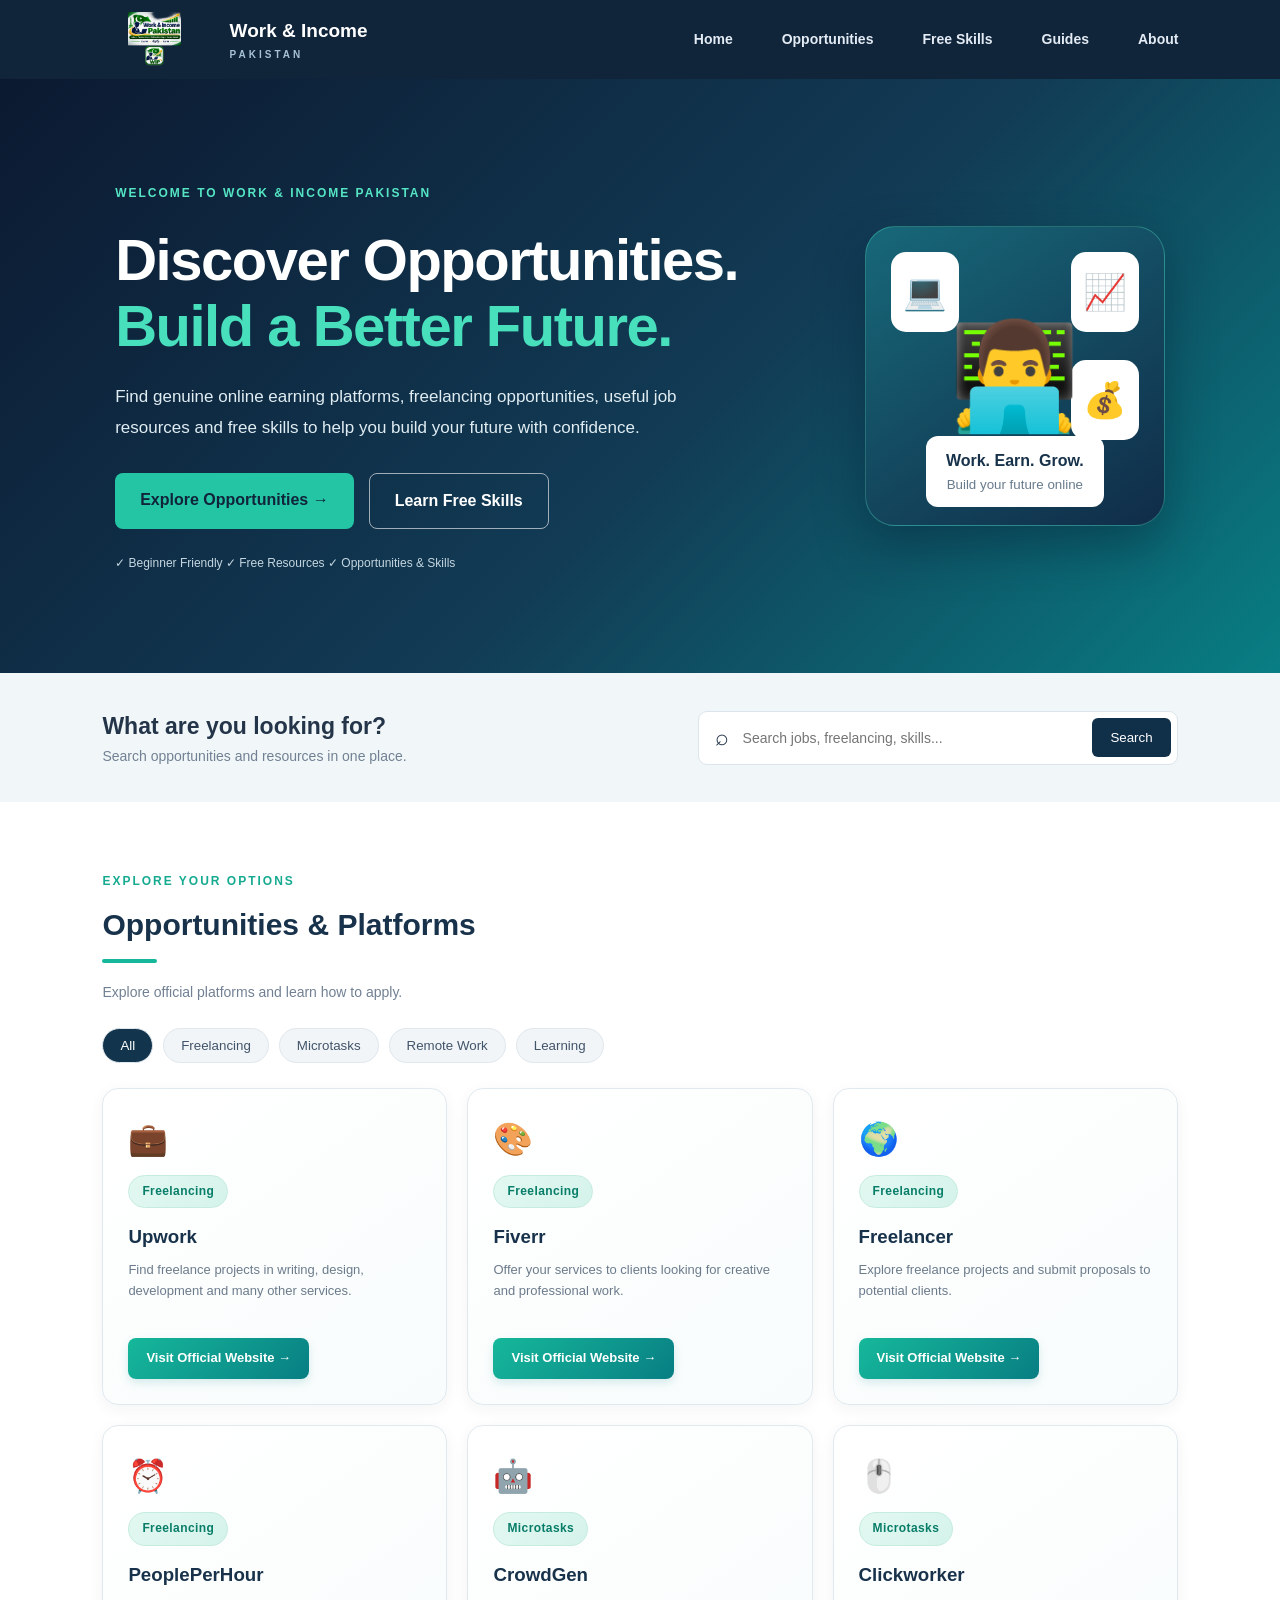
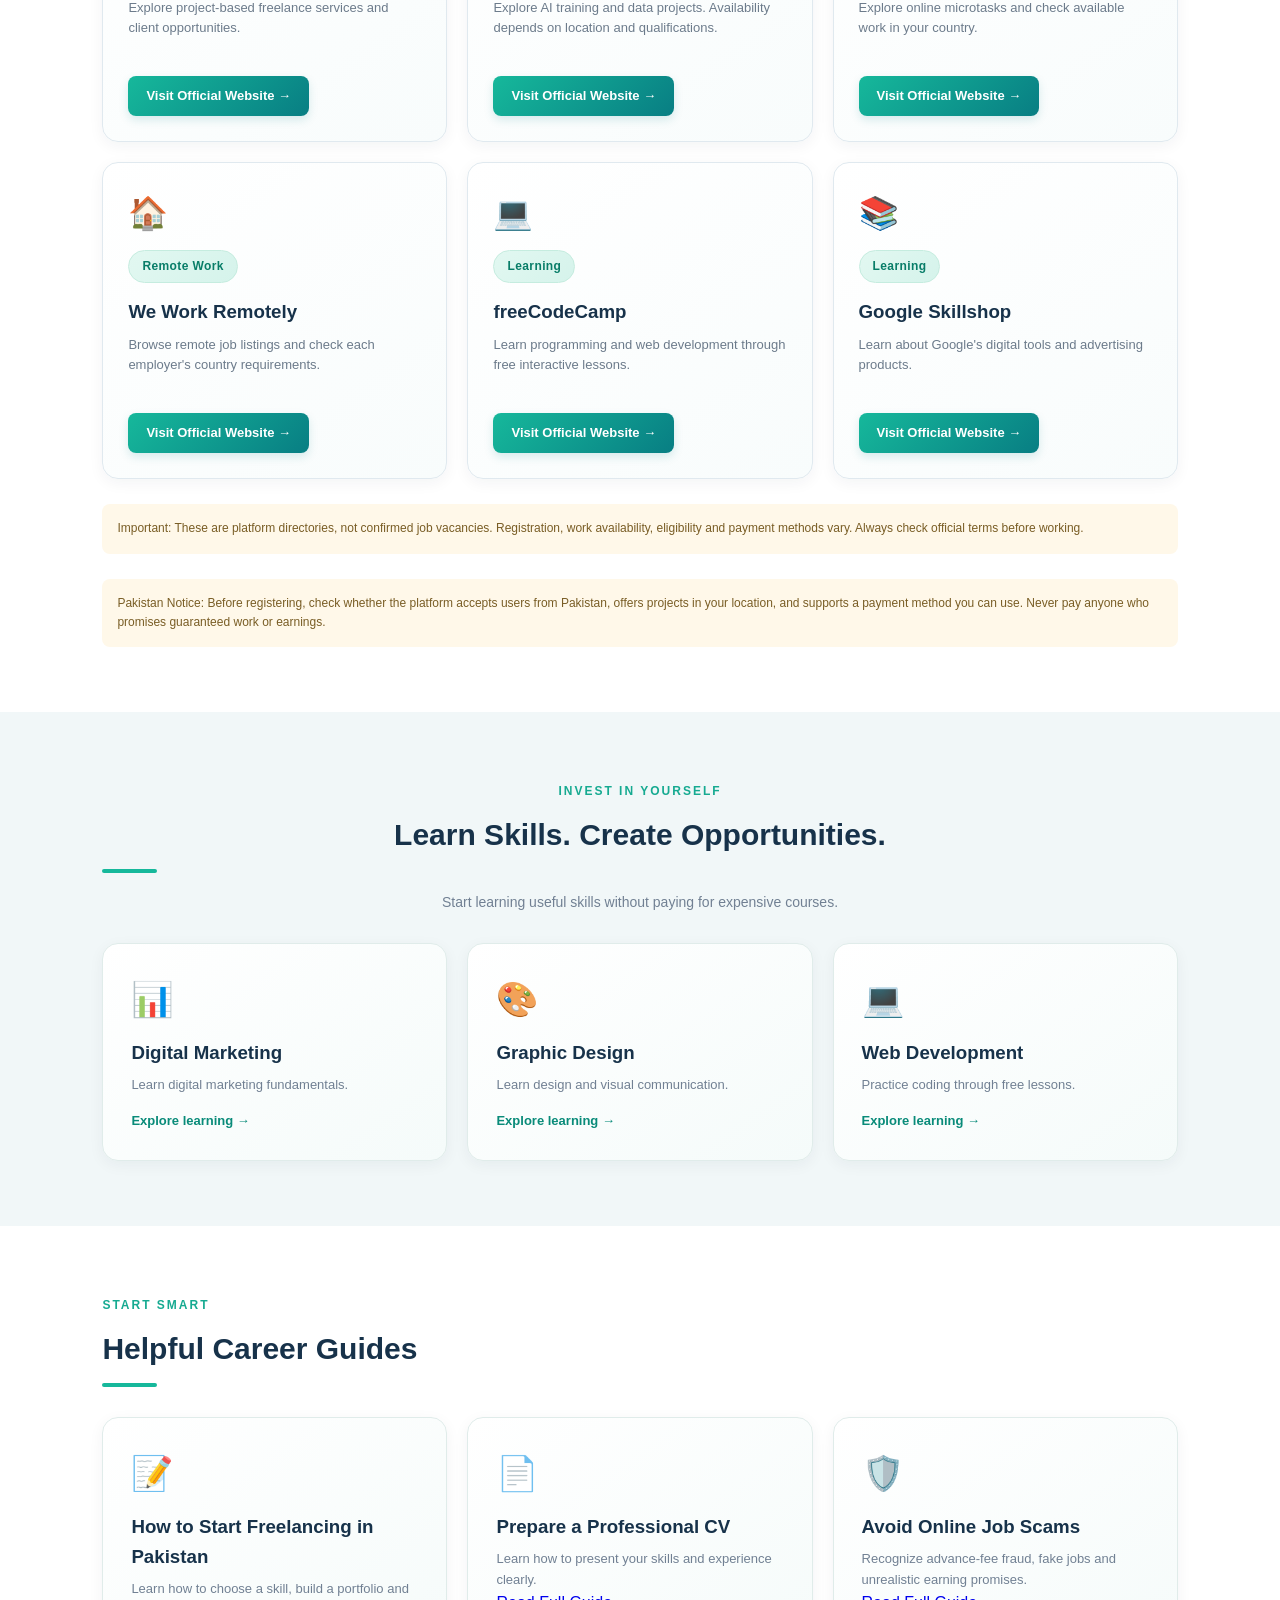
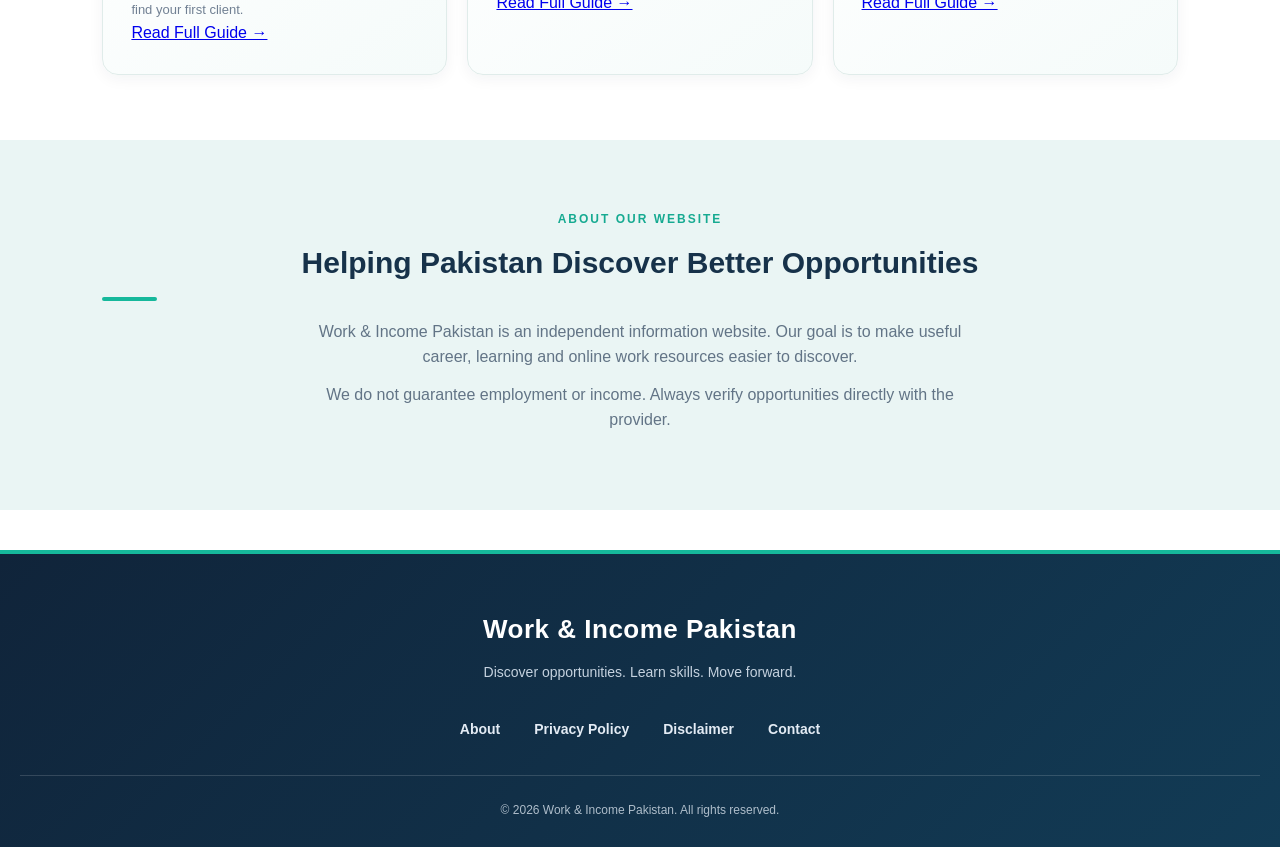
==== index.html @ 9d376698 "Update index.html" ====
<!DOCTYPE html>
<html lang="en">
<head>
  <meta name="google-site-verification" content="PrSMRGmrHucgTmlH75nwC4zHEcb9s4qR4PNXS0OtFWM" />
  <meta charset="UTF-8">
  <meta name="viewport" content="width=device-width, initial-scale=1.0">

  <!-- SEO META TAGS -->
  <meta name="description" content="Find online earning opportunities in Pakistan, learn freelancing skills, discover work-from-home jobs, create a professional CV, and protect yourself from online scams with Work & Income Pakistan.">

  <meta name="keywords" content="online earning Pakistan, freelancing Pakistan, online jobs Pakistan, work from home Pakistan, remote jobs Pakistan, free skills, career guides, CV writing, online job scams">

  <meta name="robots" content="index, follow">
  <meta name="theme-color" content="#10243a">

  <!-- WEBSITE TITLE -->
  <title>Online Earning & Freelancing in Pakistan | Work & Income</title>

  <!-- CANONICAL URL -->
  <link rel="canonical" href="https://tahirkhan00089.github.io/work-income-pakistan/">

  <!-- OPEN GRAPH / FACEBOOK / WHATSAPP -->
  <meta property="og:type" content="website">
  <meta property="og:title" content="Online Earning & Freelancing in Pakistan | Work & Income">
  <meta property="og:description" content="Find online earning opportunities, freelancing resources, free skills and career guides in Pakistan. Discover opportunities and build your future.">
  <meta property="og:url" content="https://tahirkhan00089.github.io/work-income-pakistan/">
  <meta property="og:site_name" content="Work & Income Pakistan">
  <meta property="og:locale" content="en_PK">

  <!-- TWITTER / X SHARING -->
  <meta name="twitter:card" content="summary">
  <meta name="twitter:title" content="Online Earning & Freelancing in Pakistan">
  <meta name="twitter:description" content="Explore online earning opportunities, freelancing skills, work-from-home resources and career guides in Pakistan.">

  <!-- WEBSITE ICON -->
  <link rel="icon" href="work-income-logo.png" type="image/png">

  <!-- STRUCTURED DATA FOR SEARCH ENGINES -->
  <script type="application/ld+json">
  {
    "@context": "https://schema.org",
    "@type": "WebSite",
    "name": "Work & Income Pakistan",
    "url": "https://tahirkhan00089.github.io/work-income-pakistan/",
    "description": "An independent information website sharing online earning opportunities, freelancing resources, free learning resources and career guides in Pakistan.",
    "inLanguage": "en"
  }
  </script>

  <!-- CSS AND JAVASCRIPT -->
  <link rel="stylesheet" href="styles.css">
  <script src="script.js" defer></script>
</head>

<body>

<header class="header">
  <a class="brand" href="#home" aria-label="Work & Income Pakistan Home">
    <img src="work-income-logo.png" alt="Work & Income Pakistan Logo" class="brand-logo">
    <span>Work <b>& Income</b><small>PAKISTAN</small></span>
  </a>

  <button class="menu-toggle" id="menuToggle" aria-label="Toggle menu" aria-expanded="false">
    ☰
  </button>

  <nav id="nav">
    <a href="#home">Home</a>
    <a href="#opportunities">Opportunities</a>
    <a href="#skills">Free Skills</a>
    <a href="#guides">Guides</a>
    <a href="#about">About</a>
  </nav>
</header>

<main>

  <!-- HERO SECTION -->
  <section class="hero" id="home">
    <div class="hero-content">
      <span class="eyebrow">WELCOME TO WORK & INCOME PAKISTAN</span>

      <h1>
        Discover Opportunities.<br>
        <span>Build a Better Future.</span>
      </h1>

      <p>
        Find genuine online earning platforms, freelancing
        opportunities, useful job resources and free skills
        to help you build your future with confidence.
      </p>

      <div class="hero-buttons">
        <a href="#opportunities" class="primary-btn">
          Explore Opportunities →
        </a>

        <a href="#skills" class="secondary-btn">
          Learn Free Skills
        </a>
      </div>

      <div class="trust-note">
        <span>✓ Beginner Friendly</span>
        <span>✓ Free Resources</span>
        <span>✓ Opportunities & Skills</span>
      </div>
    </div>

    <div class="hero-art">
      <div class="work-illustration">
        <div class="work-icon">💻</div>
        <div class="growth-chart">📈</div>
        <div class="money-icon">💰</div>
        <div class="work-person">👨‍💻</div>
        <div class="work-caption">
          <strong>Work. Earn. Grow.</strong>
          <small>Build your future online</small>
        </div>
      </div>
    </div>
  </section>

  <!-- SEARCH SECTION -->
  <section class="search-section">
    <div>
      <h2>What are you looking for?</h2>
      <p>Search opportunities and resources in one place.</p>
    </div>

    <div class="search-box">
      <span>⌕</span>

      <input
        id="searchInput"
        type="search"
        placeholder="Search jobs, freelancing, skills..."
        aria-label="Search jobs, freelancing and skills"
      >

      <button id="searchBtn">Search</button>
    </div>
  </section>

  <!-- OPPORTUNITIES SECTION -->
  <section class="section" id="opportunities">
    <div class="section-heading">
      <div>
        <span class="eyebrow">EXPLORE YOUR OPTIONS</span>
        <h2>Opportunities & Platforms</h2>
        <p>Explore official platforms and learn how to apply.</p>
      </div>
    </div>

    <div class="filters" id="filters">
      <button class="filter active" data-category="All">All</button>
      <button class="filter" data-category="Freelancing">Freelancing</button>
      <button class="filter" data-category="Microtasks">Microtasks</button>
      <button class="filter" data-category="Remote Work">Remote Work</button>
      <button class="filter" data-category="Learning">Learning</button>
    </div>

    <div id="opportunityList" class="cards"></div>

    <p id="emptyMessage" class="empty hidden">
      No matching resources found. Try another search.
    </p>

    <p class="disclaimer">
      Important: These are platform directories, not confirmed job
      vacancies. Registration, work availability, eligibility and
      payment methods vary. Always check official terms before working.
    </p>
    <p class="disclaimer">
  Pakistan Notice: Before registering, check whether the platform
  accepts users from Pakistan, offers projects in your location,
  and supports a payment method you can use. Never pay anyone
  who promises guaranteed work or earnings.
</p>
  </section>

  <!-- FREE SKILLS SECTION -->
  <section class="feature-section" id="skills">
    <span class="eyebrow">INVEST IN YOURSELF</span>

    <h2>Learn Skills. Create Opportunities.</h2>

    <p>
      Start learning useful skills without paying for expensive courses.
    </p>

    <div class="feature-grid">

      <a class="feature-card"
         href="https://skillshop.withgoogle.com/"
         target="_blank"
         rel="noopener noreferrer">
        <span>📊</span>
        <h3>Digital Marketing</h3>
        <p>Learn digital marketing fundamentals.</p>
        <b>Explore learning →</b>
      </a>

      <a class="feature-card"
         href="https://www.canva.com/designschool/"
         target="_blank"
         rel="noopener noreferrer">
        <span>🎨</span>
        <h3>Graphic Design</h3>
        <p>Learn design and visual communication.</p>
        <b>Explore learning →</b>
      </a>

      <a class="feature-card"
         href="https://www.freecodecamp.org/"
         target="_blank"
         rel="noopener noreferrer">
        <span>💻</span>
        <h3>Web Development</h3>
        <p>Practice coding through free lessons.</p>
        <b>Explore learning →</b>
      </a>

    </div>
  </section>

  <!-- CAREER GUIDES SECTION -->
  <section class="section guides" id="guides">
    <span class="eyebrow">START SMART</span>

    <h2>Helpful Career Guides</h2>

    <div class="guide-grid">

      <article>
        <span>📝</span>
        <h3>How to Start Freelancing in Pakistan</h3>
        <p>
          Learn how to choose a skill, build a portfolio
          and find your first client.
        </p>
        <a href="freelancing-guide.html">Read Full Guide →</a>
      </article>

      <article>
        <span>📄</span>
        <h3>Prepare a Professional CV</h3>
        <p>
          Learn how to present your skills and experience clearly.
        </p>
        <a href="cv-guide.html">Read Full Guide →</a>
      </article>

      <article>
        <span>🛡️</span>
        <h3>Avoid Online Job Scams</h3>
        <p>
          Recognize advance-fee fraud, fake jobs
          and unrealistic earning promises.
        </p>
        <a href="scam-guide.html">Read Full Guide →</a>
      </article>

    </div>
  </section>

  <!-- ABOUT SECTION -->
  <section class="about-section" id="about">
    <span class="eyebrow">ABOUT OUR WEBSITE</span>

    <h2>Helping Pakistan Discover Better Opportunities</h2>

    <p>
      Work & Income Pakistan is an independent information website.
      Our goal is to make useful career, learning and online work
      resources easier to discover.
    </p>

    <p>
      We do not guarantee employment or income.
      Always verify opportunities directly with the provider.
    </p>
  </section>

</main>

<!-- FOOTER -->
<footer class="site-footer">
  <div class="footer-brand">Work & Income Pakistan</div>

  <p class="footer-tagline">
    Discover opportunities. Learn skills. Move forward.
  </p>

  <div class="footer-links">
    <a href="about.html">About</a>
    <a href="privacy.html">Privacy Policy</a>
    <a href="disclaimer.html">Disclaimer</a>
    <a href="contact.html">Contact</a>
  </div>

  <div class="footer-bottom">
    <small>
      © <span id="year"></span> Work & Income Pakistan.
      All rights reserved.
    </small>
  </div>
</footer>

</body>
</html>
---- styles.css ----
/* =================================
   GLOBAL RESET
================================= */

* {
  margin: 0;
  padding: 0;
  box-sizing: border-box;
}

html {
  scroll-behavior: smooth;
}

body {
  font-family: Arial, sans-serif;
  color: #243449;
  background: #ffffff;
  line-height: 1.6;
}

/* =================================
   HEADER & NAVIGATION
================================= */

.header {
  min-height: 76px;
  padding: 12px 7%;
  display: flex;
  align-items: center;
  justify-content: space-between;
  background: #10243a;
  color: white;
}

.brand {
  display: flex;
  align-items: center;
  gap: 10px;
  color: white;
  text-decoration: none;
  font-size: 19px;
  font-weight: bold;
}

.brand-icon {
  background: #16b89b;
  color: #10243a;
  border-radius: 12px;
  padding: 7px 13px;
  font-size: 25px;
}

.brand small {
  display: block;
  font-size: 10px;
  letter-spacing: 3px;
  color: #a8c2d5;
}

.brand-logo {
  width: 130px;
  height: 55px;
  max-width: 45vw;
  object-fit: contain;
  object-position: center;
  display: block;
  flex-shrink: 0;
}

.header nav {
  display: flex;
  gap: 25px;
}

.header nav a {
  text-decoration: none;
  color: #e3ebf4;
  font-size: 14px;
  font-weight: 600;
  padding: 8px 12px;
  border-radius: 7px;
  transition: all 0.3s ease;
}

.header nav a:hover {
  color: #55e5c4;
  background: rgba(85, 229, 196, 0.10);
  transform: translateY(-2px);
}

.menu-toggle {
  display: none;
  background: none;
  border: 0;
  color: white;
  font-size: 26px;
  cursor: pointer;
}

/* =================================
   HERO SECTION
================================= */

.hero {
  background: linear-gradient(
    135deg,
    #0b1930 0%,
    #123b55 55%,
    #087e83 100%
  );
  color: white;
  padding: 100px 9%;
  min-height: 520px;
  display: flex;
  justify-content: space-between;
  align-items: center;
  gap: 50px;
  position: relative;
  overflow: hidden;
}

.hero-content {
  max-width: 650px;
  position: relative;
  z-index: 2;
  animation: heroFadeIn 1s ease both;
}

@keyframes heroFadeIn {
  from {
    opacity: 0;
    transform: translateY(20px);
  }

  to {
    opacity: 1;
    transform: translateY(0);
  }
}

.eyebrow {
  color: #16aa91;
  font-size: 12px;
  font-weight: bold;
  letter-spacing: 2px;
}

.hero .eyebrow {
  color: #55e5c4;
}

.hero h1 {
  font-size: clamp(36px, 5vw, 58px);
  line-height: 1.15;
  margin: 22px 0;
  font-weight: 800;
  letter-spacing: -1.5px;
}

.hero h1 span {
  color: #48dfbd;
}

.hero p {
  color: #e0edf3;
  font-size: 17px;
  line-height: 1.8;
  max-width: 580px;
  margin-bottom: 28px;
}

.hero-buttons {
  display: flex;
  flex-wrap: wrap;
  gap: 15px;
  margin-top: 30px;
}

.primary-btn {
  display: inline-block;
  background: #24c5a5;
  color: #10243a;
  text-decoration: none;
  padding: 13px 23px;
  border-radius: 7px;
  font-weight: bold;
}

.primary-btn:hover {
  background: #60e4c6;
}

.hero .primary-btn {
  padding: 14px 25px;
  border-radius: 8px;
  transition: 0.3s;
}

.hero .primary-btn:hover {
  transform: translateY(-3px);
}

.secondary-btn {
  display: inline-block;
  padding: 14px 25px;
  border: 1px solid rgba(255,255,255,0.6);
  border-radius: 8px;
  color: white;
  text-decoration: none;
  font-weight: 700;
  transition: 0.3s;
}

.secondary-btn:hover {
  background: white;
  color: #10243a;
}

.trust-note {
  font-size: 12px;
  color: #c4d6e0;
  margin-top: 25px;
}

/* =================================
   HERO ILLUSTRATION
================================= */

.hero-art {
  min-width: 300px;
  display: flex;
  justify-content: center;
  align-items: center;
}

.work-illustration {
  width: 300px;
  min-height: 300px;
  position: relative;
  display: flex;
  justify-content: center;
  align-items: center;
  border-radius: 30px;
  background: linear-gradient(145deg, #176879, #102c48);
  border: 1px solid #55e5c455;
  box-shadow: 0 20px 50px #061a2c66;
}

.work-person {
  font-size: 105px;
  z-index: 2;
}

.work-icon,
.growth-chart,
.money-icon {
  position: absolute;
  font-size: 35px;
  background: white;
  padding: 12px;
  border-radius: 15px;
}

.work-icon {
  top: 25px;
  left: 25px;
}

.growth-chart {
  top: 25px;
  right: 25px;
}

.money-icon {
  bottom: 85px;
  right: 25px;
}

.work-caption {
  position: absolute;
  bottom: 18px;
  background: white;
  color: #17324a;
  padding: 12px 20px;
  border-radius: 12px;
  display: grid;
  text-align: center;
}

.work-caption small {
  color: #687b8c;
}

.art-circle {
  width: 175px;
  height: 175px;
  margin: auto;
  display: grid;
  place-items: center;
  border-radius: 50%;
  background: #216b79;
  font-size: 80px;
  border: 12px solid #2a8790;
}

.art-card {
  background: white;
  color: #243449;
  padding: 17px 25px;
  margin-top: -15px;
  border-radius: 12px;
  box-shadow: 0 12px 30px #061a2c66;
  display: grid;
  gap: 5px;
}

.art-card span,
.art-card small {
  color: #687b8c;
}

/* =================================
   SEARCH SECTION
================================= */

.search-section {
  padding: 35px 8%;
  display: flex;
  align-items: center;
  justify-content: space-between;
  gap: 25px;
  background: #f1f7f8;
}

.search-section h2 {
  font-size: 23px;
}

.search-section p {
  color: #718093;
  font-size: 14px;
}

.search-box {
  display: flex;
  align-items: center;
  background: white;
  border: 1px solid #dce5eb;
  border-radius: 9px;
  padding: 6px;
  width: min(480px, 100%);
}

.search-box span {
  padding: 0 10px;
  font-size: 23px;
}

.search-box input {
  flex: 1;
  min-width: 0;
  border: 0;
  outline: 0;
  padding: 12px 4px;
  font-size: 14px;
}

.search-box button {
  background: #102f49;
  color: white;
  border: 0;
  padding: 12px 18px;
  border-radius: 6px;
  cursor: pointer;
}

/* =================================
   GENERAL SECTIONS
================================= */

.section,
.feature-section,
.about-section {
  padding: 65px 8%;
}

.section-heading h2,
.section h2,
.feature-section h2,
.about-section h2 {
  font-size: 30px;
  margin: 8px 0 18px;
  color: #17324a;
  font-weight: 800;
  position: relative;
}

/* GREEN HEADING UNDERLINES */

.section-heading h2::after,
.section h2::after,
.feature-section h2::after,
.about-section h2::after {
  content: "";
  display: block;
  width: 55px;
  height: 4px;
  background: #16b89b;
  border-radius: 5px;
  margin-top: 10px;
}

.section-heading p,
.feature-section > p {
  color: #718093;
  font-size: 14px;
}

/* =================================
   OPPORTUNITY FILTERS
================================= */

.filters {
  display: flex;
  flex-wrap: wrap;
  gap: 10px;
  margin: 25px 0;
}

.filter {
  background: #f1f5f8;
  color: #425469;
  border: 1px solid #e0e7ed;
  border-radius: 25px;
  padding: 9px 17px;
  cursor: pointer;
}

.filter.active {
  background: #12344d;
  color: white;
}

/* =================================
   OPPORTUNITY CARDS
================================= */

.cards {
  display: grid;
  grid-template-columns: repeat(3, minmax(0, 1fr));
  gap: 20px;
}

.opportunity-card {
  border: 1px solid #e0e9ef;
  padding: 25px;
  border-radius: 16px;
  background: linear-gradient(145deg, #ffffff, #f8fcfc);
  transition: all 0.3s ease;
  box-shadow: 0 4px 15px rgba(16, 36, 58, 0.05);
}

.opportunity-card:hover {
  transform: translateY(-7px);
  border-color: #24c5a5;
  box-shadow: 0 14px 30px rgba(16, 36, 58, 0.12);
}

.card-icon {
  font-size: 32px;
  margin-bottom: 10px;
}

.card-category {
  display: inline-block;
  background: linear-gradient(135deg, #e2f8f1, #d5f3eb);
  color: #087d68;
  border-radius: 20px;
  font-size: 12px;
  font-weight: 700;
  padding: 6px 13px;
  margin-bottom: 14px;
  letter-spacing: 0.4px;
  border: 1px solid #c5ecdf;
}

.opportunity-card h3 {
  color: #17324a;
  margin-bottom: 8px;
}

.opportunity-card p {
  color: #6c7b8b;
  font-size: 13px;
  min-height: 60px;
}

.card-link {
  display: inline-block;
  margin-top: 18px;
  padding: 10px 18px;
  background: linear-gradient(135deg, #16b89b, #087e83);
  color: white;
  text-decoration: none;
  font-weight: 700;
  font-size: 13px;
  border-radius: 8px;
  transition: all 0.3s ease;
  box-shadow: 0 4px 10px rgba(8, 126, 131, 0.15);
}

.card-link:hover {
  background: #102f49;
  transform: translateY(-3px);
  box-shadow: 0 7px 15px rgba(16, 47, 73, 0.2);
}

.disclaimer {
  margin-top: 25px;
  padding: 15px;
  background: #fff8e9;
  color: #795d25;
  border-radius: 8px;
  font-size: 12px;
}

.empty {
  padding: 25px;
  color: #718093;
}

.hidden {
  display: none;
}

/* =================================
   FREE SKILLS SECTION
================================= */

.feature-section {
  background: #f1f7f8;
  text-align: center;
}

.feature-grid,
.guide-grid {
  display: grid;
  grid-template-columns: repeat(3, minmax(0, 1fr));
  gap: 20px;
  margin-top: 30px;
  text-align: left;
}

.feature-card,
.guide-grid article {
  background: linear-gradient(145deg, #ffffff, #f5fbfa);
  padding: 28px;
  border-radius: 16px;
  border: 1px solid #e0ecea;
  box-shadow: 0 4px 15px rgba(16, 36, 58, 0.05);
  transition: all 0.3s ease;
}

.feature-card:hover,
.guide-grid article:hover {
  transform: translateY(-6px);
  border-color: #24c5a5;
  box-shadow: 0 12px 25px rgba(16, 36, 58, 0.10);
}

.feature-card {
  text-decoration: none;
  color: inherit;
}

.feature-card > span,
.guide-grid article > span {
  font-size: 34px;
}

.feature-card h3,
.guide-grid h3 {
  margin: 12px 0 7px;
  color: #17324a;
}

.feature-card p,
.guide-grid p {
  color: #718093;
  font-size: 13px;
}

.feature-card b {
  display: block;
  color: #098b79;
  font-size: 13px;
  margin-top: 15px;
}

/* =================================
   CAREER GUIDES
================================= */

.guides {
  background: white;
}

/* =================================
   ABOUT SECTION
================================= */

.about-section {
  text-align: center;
  background: #eaf5f4;
}

.about-section p {
  max-width: 680px;
  margin: 12px auto;
  color: #627486;
}

/* =================================
   PROFESSIONAL FOOTER
================================= */

.site-footer {
  background: linear-gradient(135deg, #10243a, #123b55);
  color: #ffffff;
  text-align: center;
  padding: 55px 20px 25px;
  margin-top: 40px;
  border-top: 4px solid #16b89b;
}

.footer-brand {
  font-size: 26px;
  font-weight: 800;
  letter-spacing: 0.5px;
  color: #ffffff;
  margin-bottom: 10px;
}

.footer-tagline {
  color: #c5d2df;
  font-size: 14px;
  margin: 0 auto 28px;
  max-width: 450px;
}

.footer-links {
  display: flex;
  justify-content: center;
  align-items: center;
  flex-wrap: wrap;
  gap: 12px 28px;
  margin: 28px 0;
}

.footer-links a {
  color: #e3ebf4;
  text-decoration: none;
  font-size: 14px;
  font-weight: 600;
  padding: 7px 3px;
  transition: all 0.3s ease;
}

.footer-links a:hover {
  color: #55e5c4;
  transform: translateY(-2px);
}

.footer-bottom {
  border-top: 1px solid rgba(255,255,255,0.15);
  padding-top: 20px;
  margin-top: 28px;
}

.footer-bottom small {
  color: #aebdca;
  font-size: 12px;
  line-height: 1.8;
}

/* =================================
   TABLET RESPONSIVE DESIGN
================================= */

@media (max-width: 800px) {

  .header {
    padding: 12px 5%;
    position: relative;
  }

  .menu-toggle {
    display: block;
  }

  .header nav {
    display: none;
    position: absolute;
    top: 70px;
    left: 0;
    width: 100%;
    background: #10243a;
    padding: 20px;
    flex-direction: column;
    z-index: 10;
  }

  .header nav.show {
    display: flex;
  }

  .header nav a {
    padding: 12px;
  }

  .hero {
    padding: 55px 7%;
    flex-direction: column;
  }

  .hero-art {
    display: flex;
    min-width: 0;
    width: 100%;
    margin-top: 35px;
  }

  .search-section {
    flex-direction: column;
    align-items: stretch;
  }

  .cards,
  .feature-grid,
  .guide-grid {
    grid-template-columns: repeat(2, minmax(0, 1fr));
  }
}

/* =================================
   MOBILE RESPONSIVE DESIGN
================================= */

@media (max-width: 520px) {

  .hero {
    padding: 48px 6%;
  }

  .section,
  .feature-section,
  .about-section {
    padding: 45px 6%;
  }

  .cards,
  .feature-grid,
  .guide-grid {
    grid-template-columns: 1fr;
  }

  .section-heading h2,
  .section h2,
  .feature-section h2,
  .about-section h2 {
    font-size: 25px;
  }

  .trust-note {
    line-height: 2;
  }

  .work-illustration {
    width: 220px;
    min-height: 220px;
  }

  .work-person {
    font-size: 75px;
  }

  .work-icon,
  .growth-chart,
  .money-icon {
    font-size: 25px;
    padding: 8px;
  }

  /* MOBILE FOOTER */

  .site-footer {
    padding: 42px 15px 22px;
    margin-top: 25px;
  }

  .footer-brand {
    font-size: 22px;
  }

  .footer-tagline {
    font-size: 13px;
  }

  .footer-links {
    gap: 10px 18px;
    margin: 22px 0;
  }

  .footer-links a {
    font-size: 13px;
  }

  .footer-bottom {
    margin-top: 22px;
  }
}
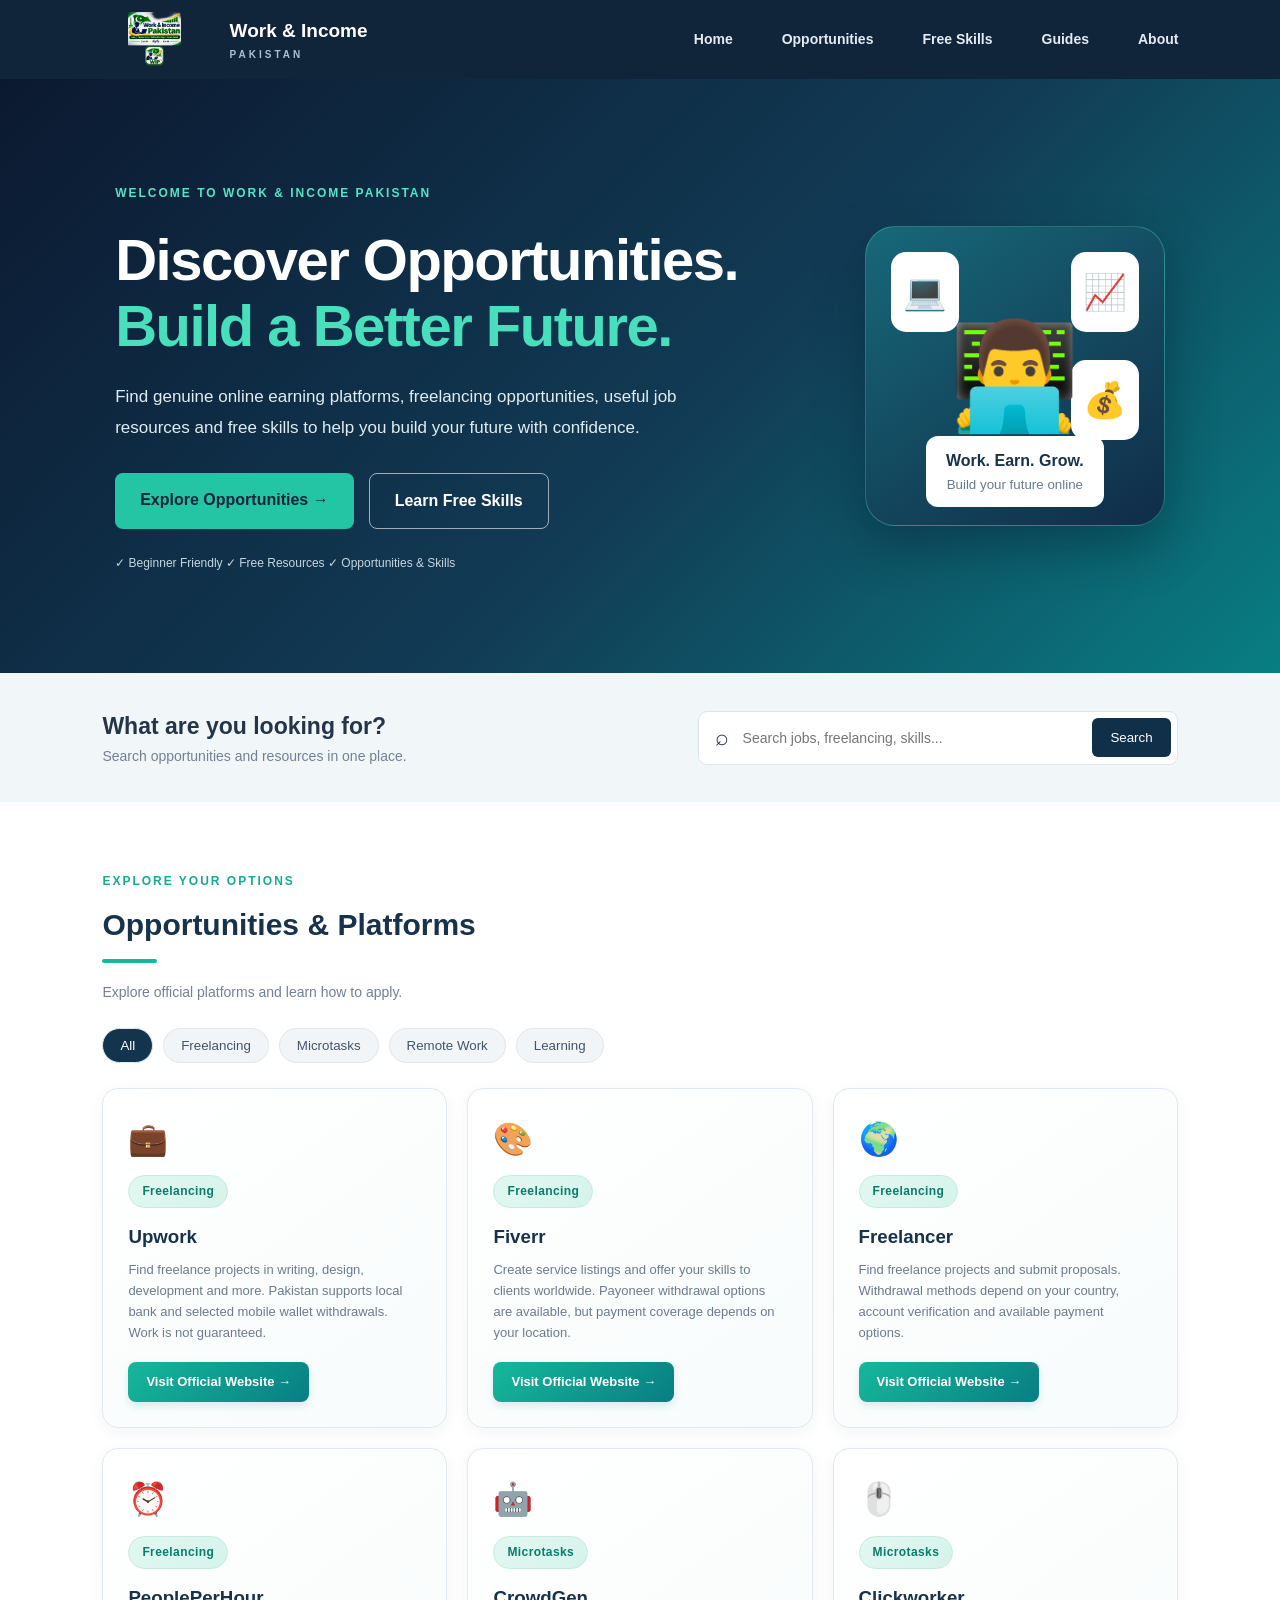
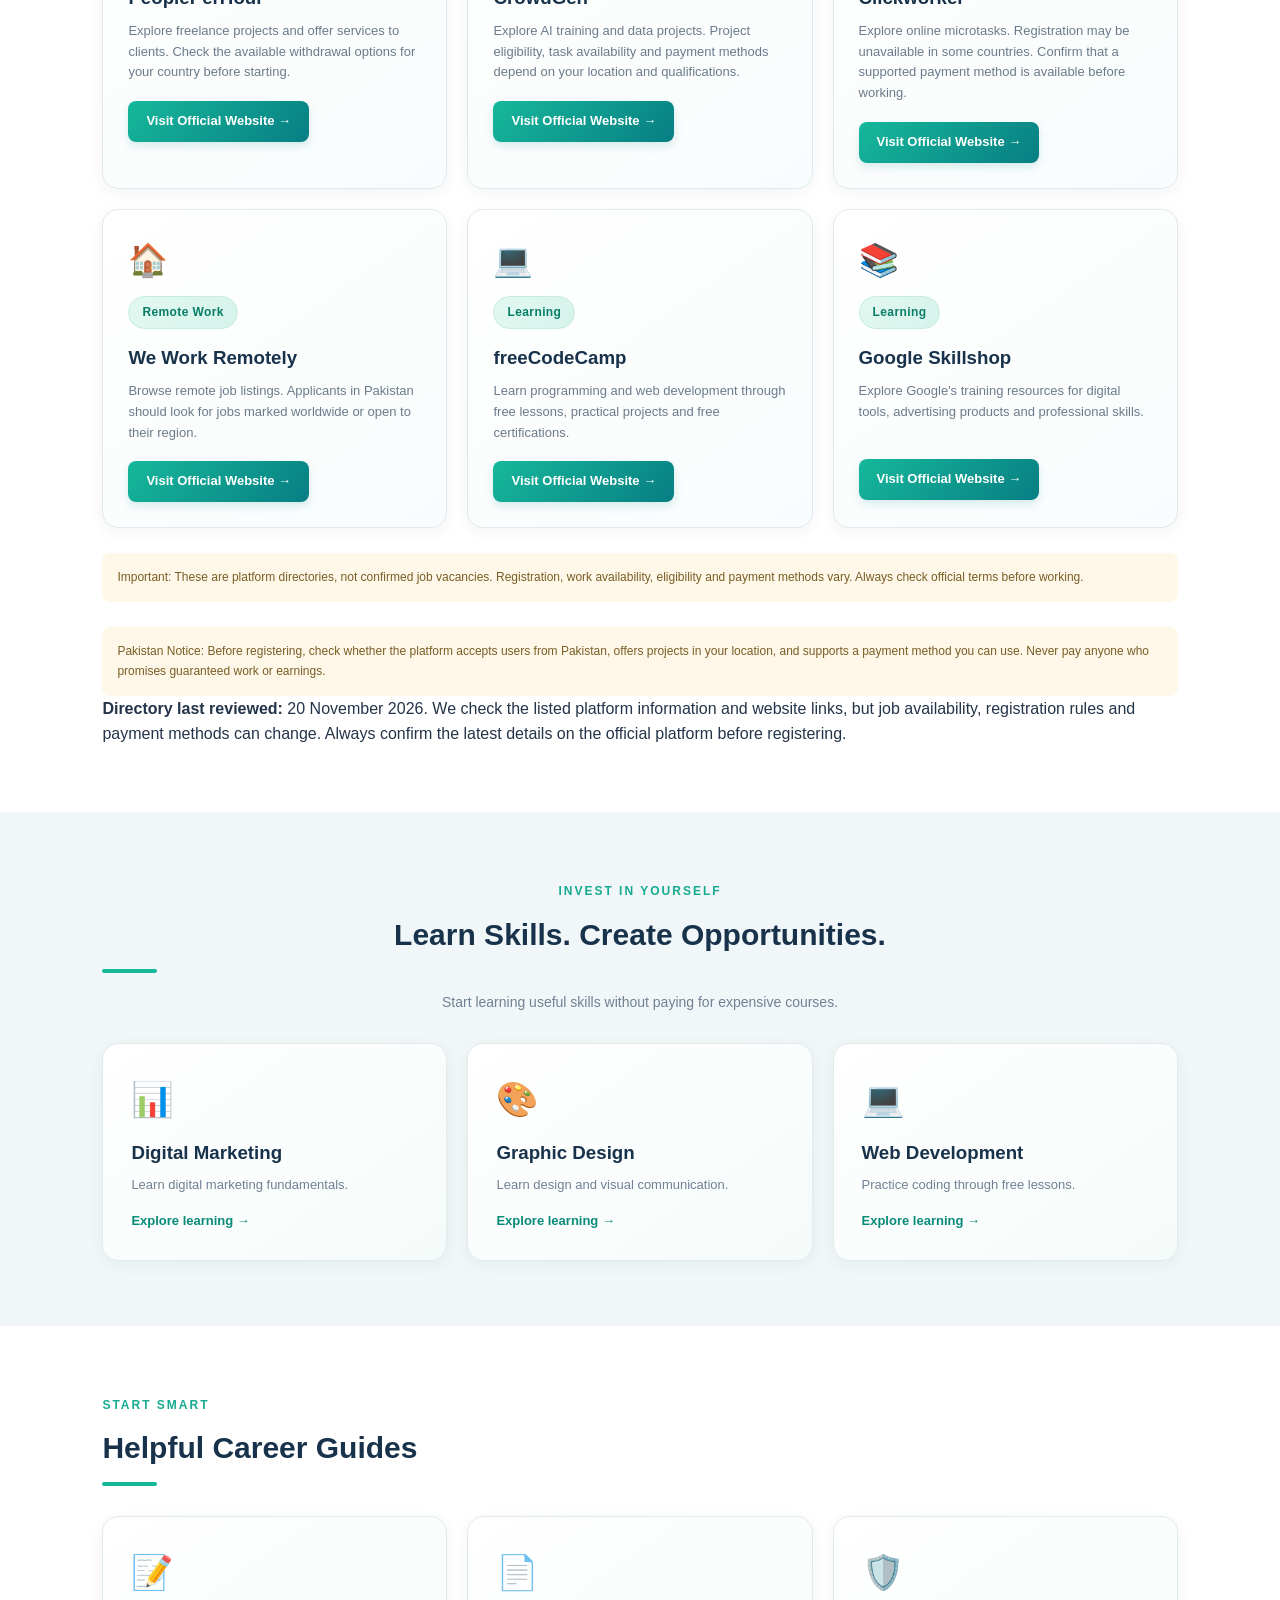
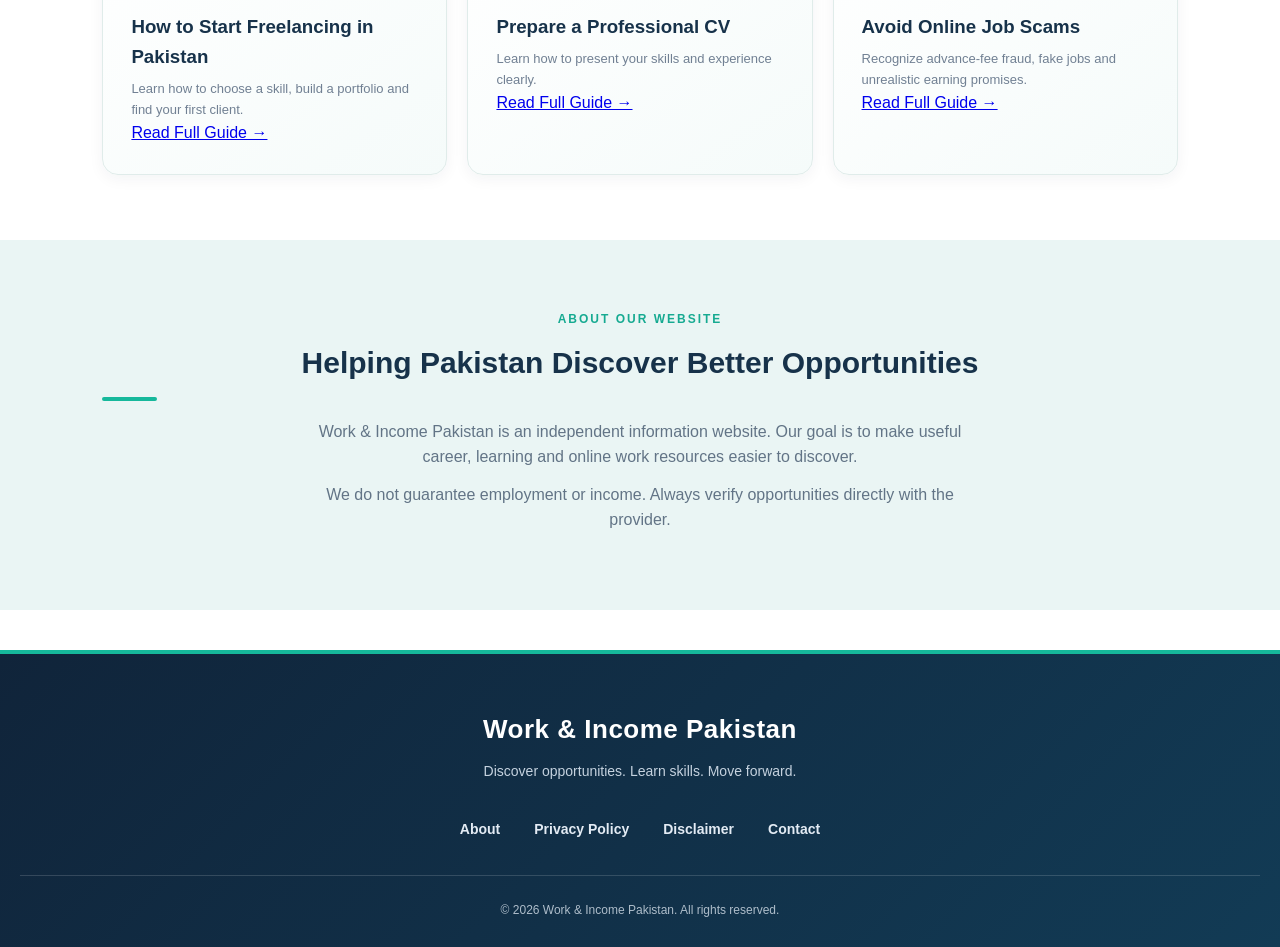
==== commit 98b0fae0: "Update index.html" ====
--- a/index.html
+++ b/index.html
@@ -2,6 +2,16 @@
 <!DOCTYPE html>
 <html lang="en">
 <head>
+  
+<!-- Google Analytics -->
+<script async src="https://www.googletagmanager.com/gtag/js?id=G-6JBSCC6KHM"></script>
+<script>
+  window.dataLayer = window.dataLayer || [];
+  function gtag(){dataLayer.push(arguments);}
+  gtag('js', new Date());
+  gtag('config', 'G-6JBSCC6KHM');
+</script>
+
   <meta name="google-site-verification" content="PrSMRGmrHucgTmlH75nwC4zHEcb9s4qR4PNXS0OtFWM" />
   <meta charset="UTF-8">
   <meta name="viewport" content="width=device-width, initial-scale=1.0">
@@ -179,6 +189,15 @@
   and supports a payment method you can use. Never pay anyone
   who promises guaranteed work or earnings.
 </p>
+    
+<p class="verification-note">
+  <strong>Directory last reviewed:</strong> 20 November 2026.
+  We check the listed platform information and website links,
+  but job availability, registration rules and payment methods
+  can change. Always confirm the latest details on the official
+  platform before registering.
+</p>
+
   </section>
 
   <!-- FREE SKILLS SECTION -->
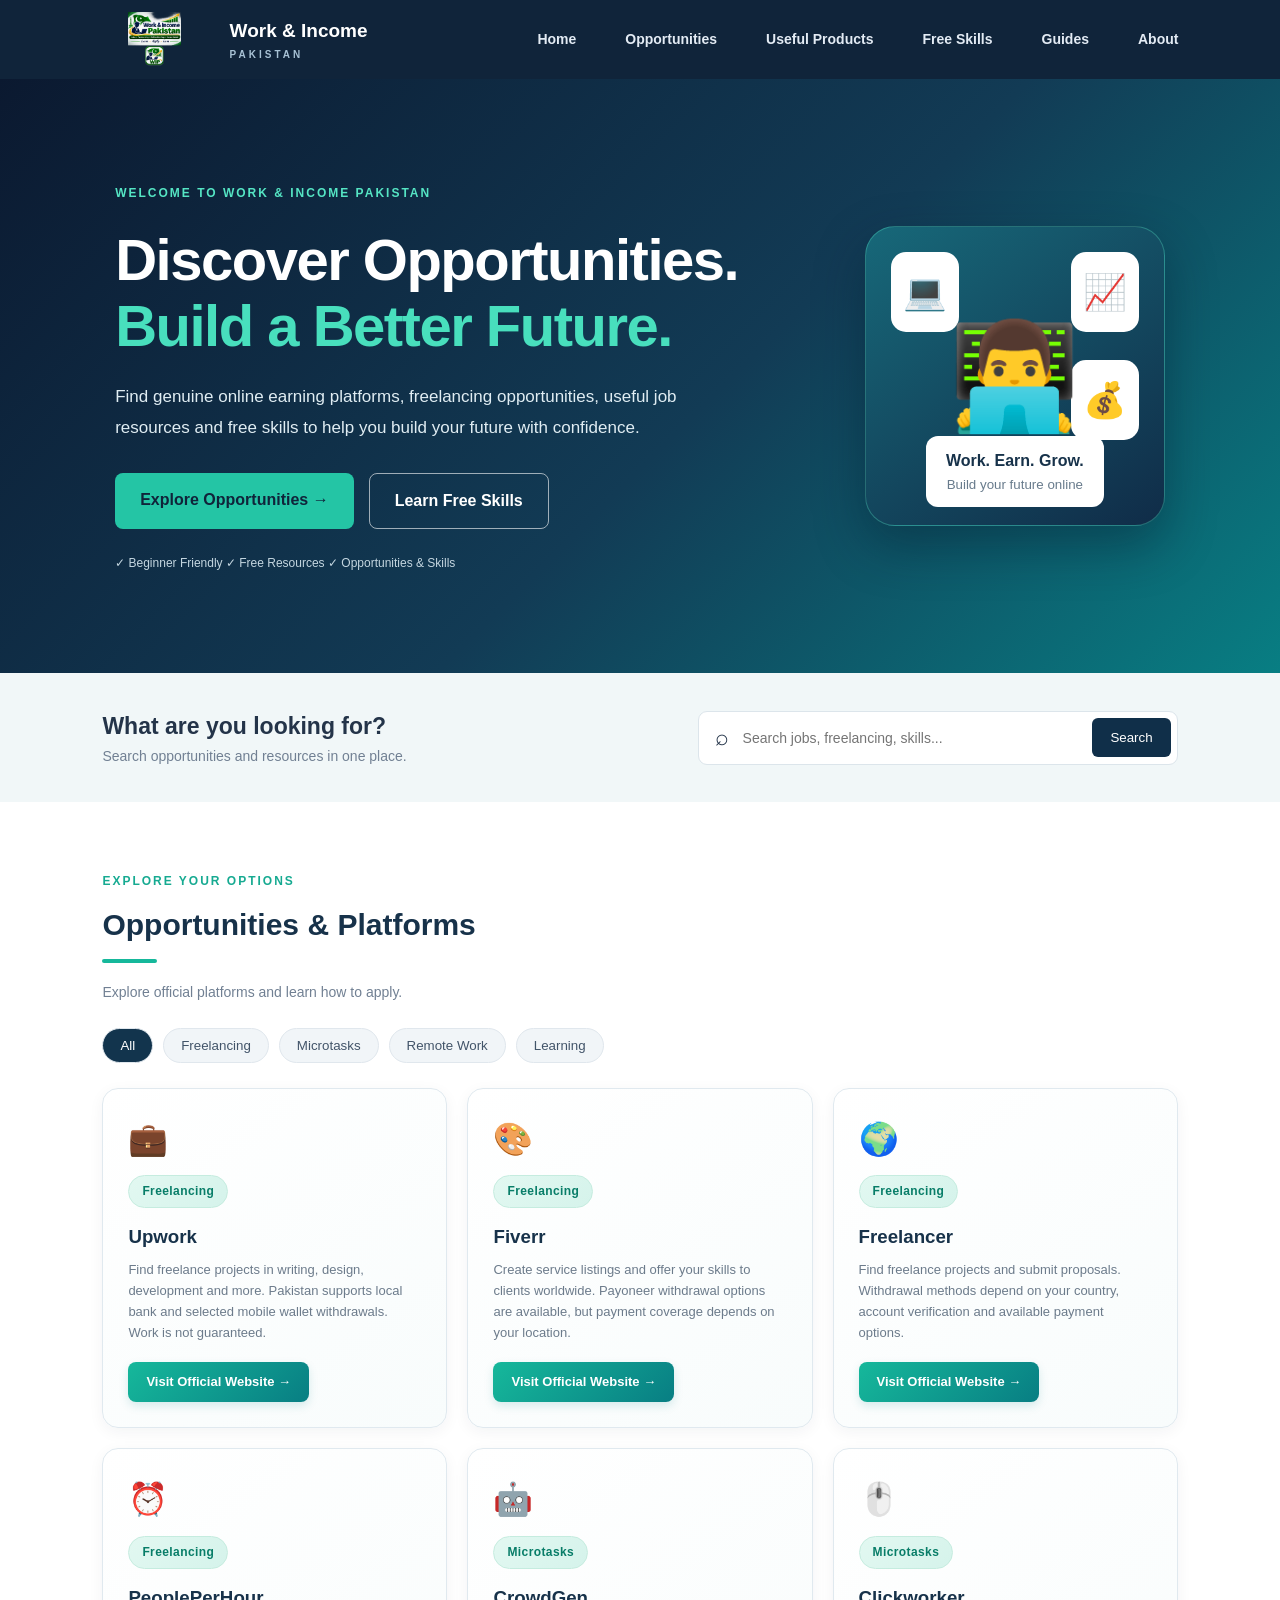
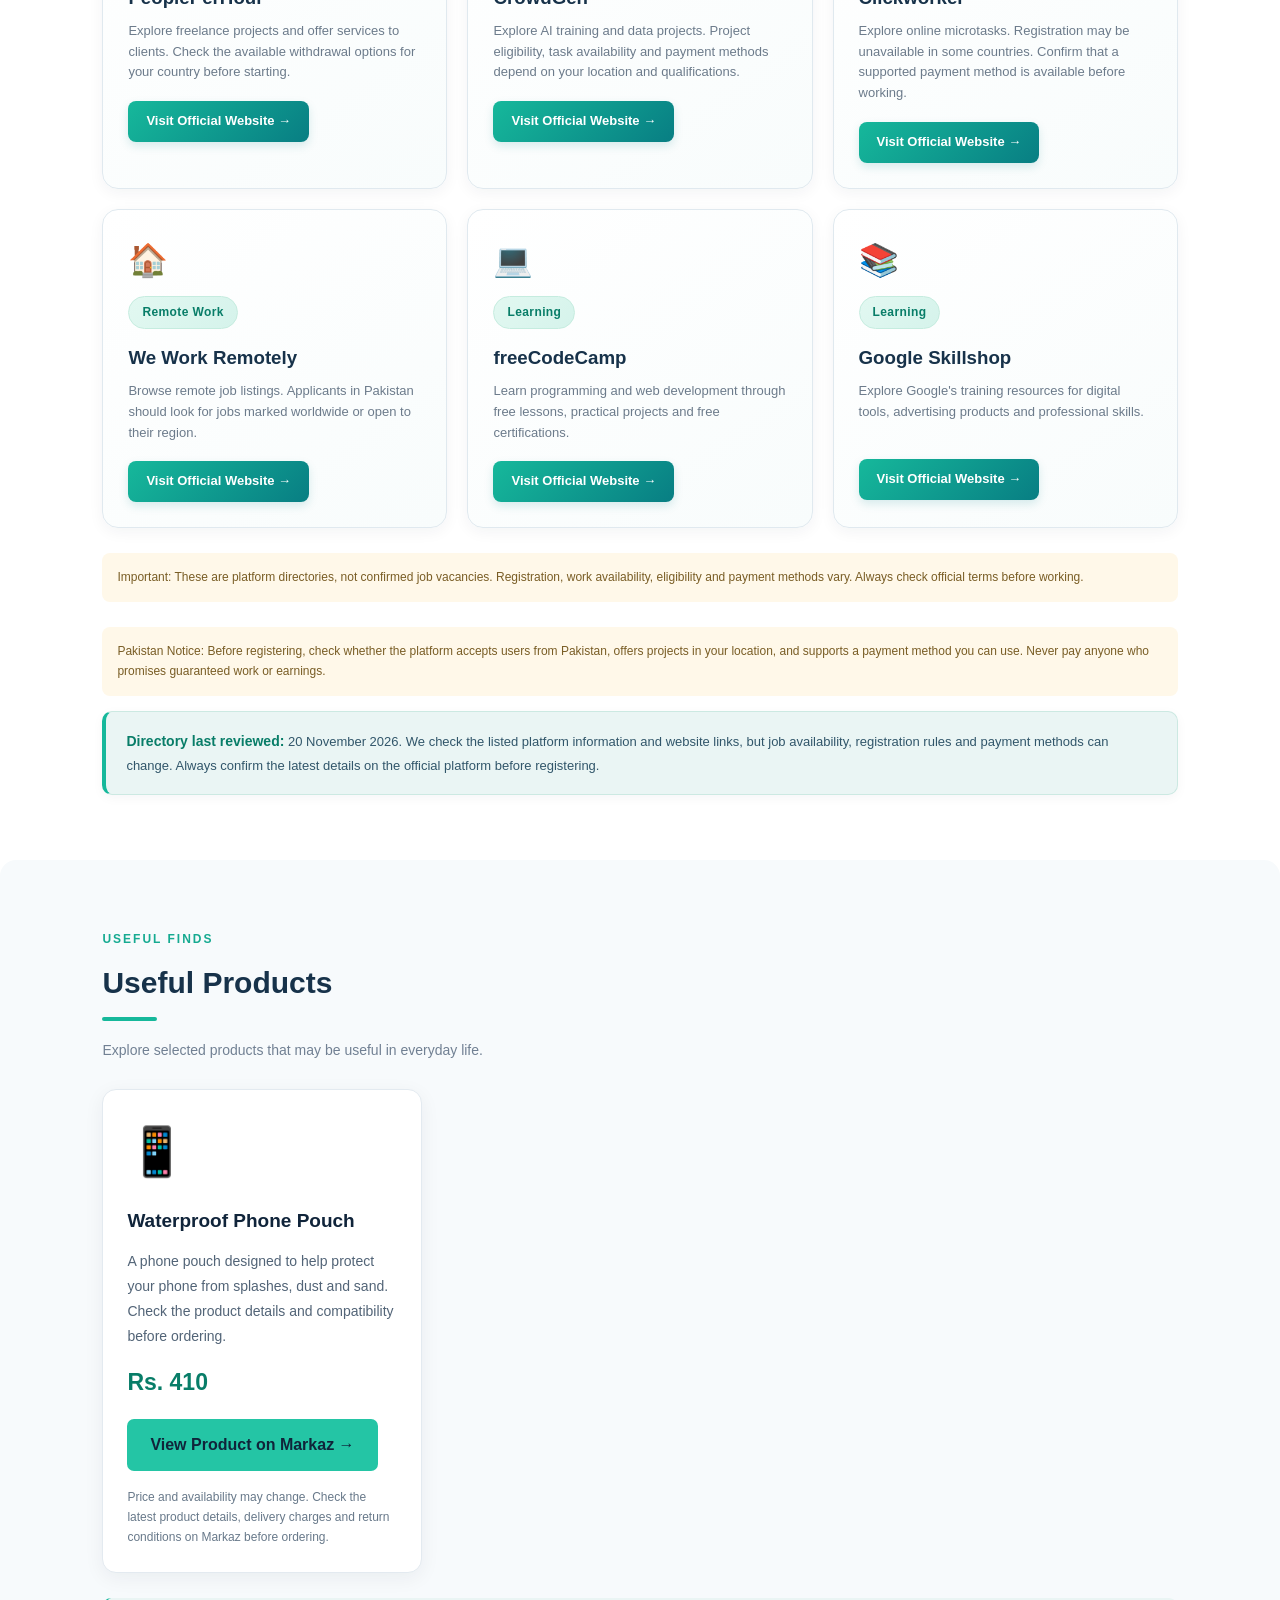
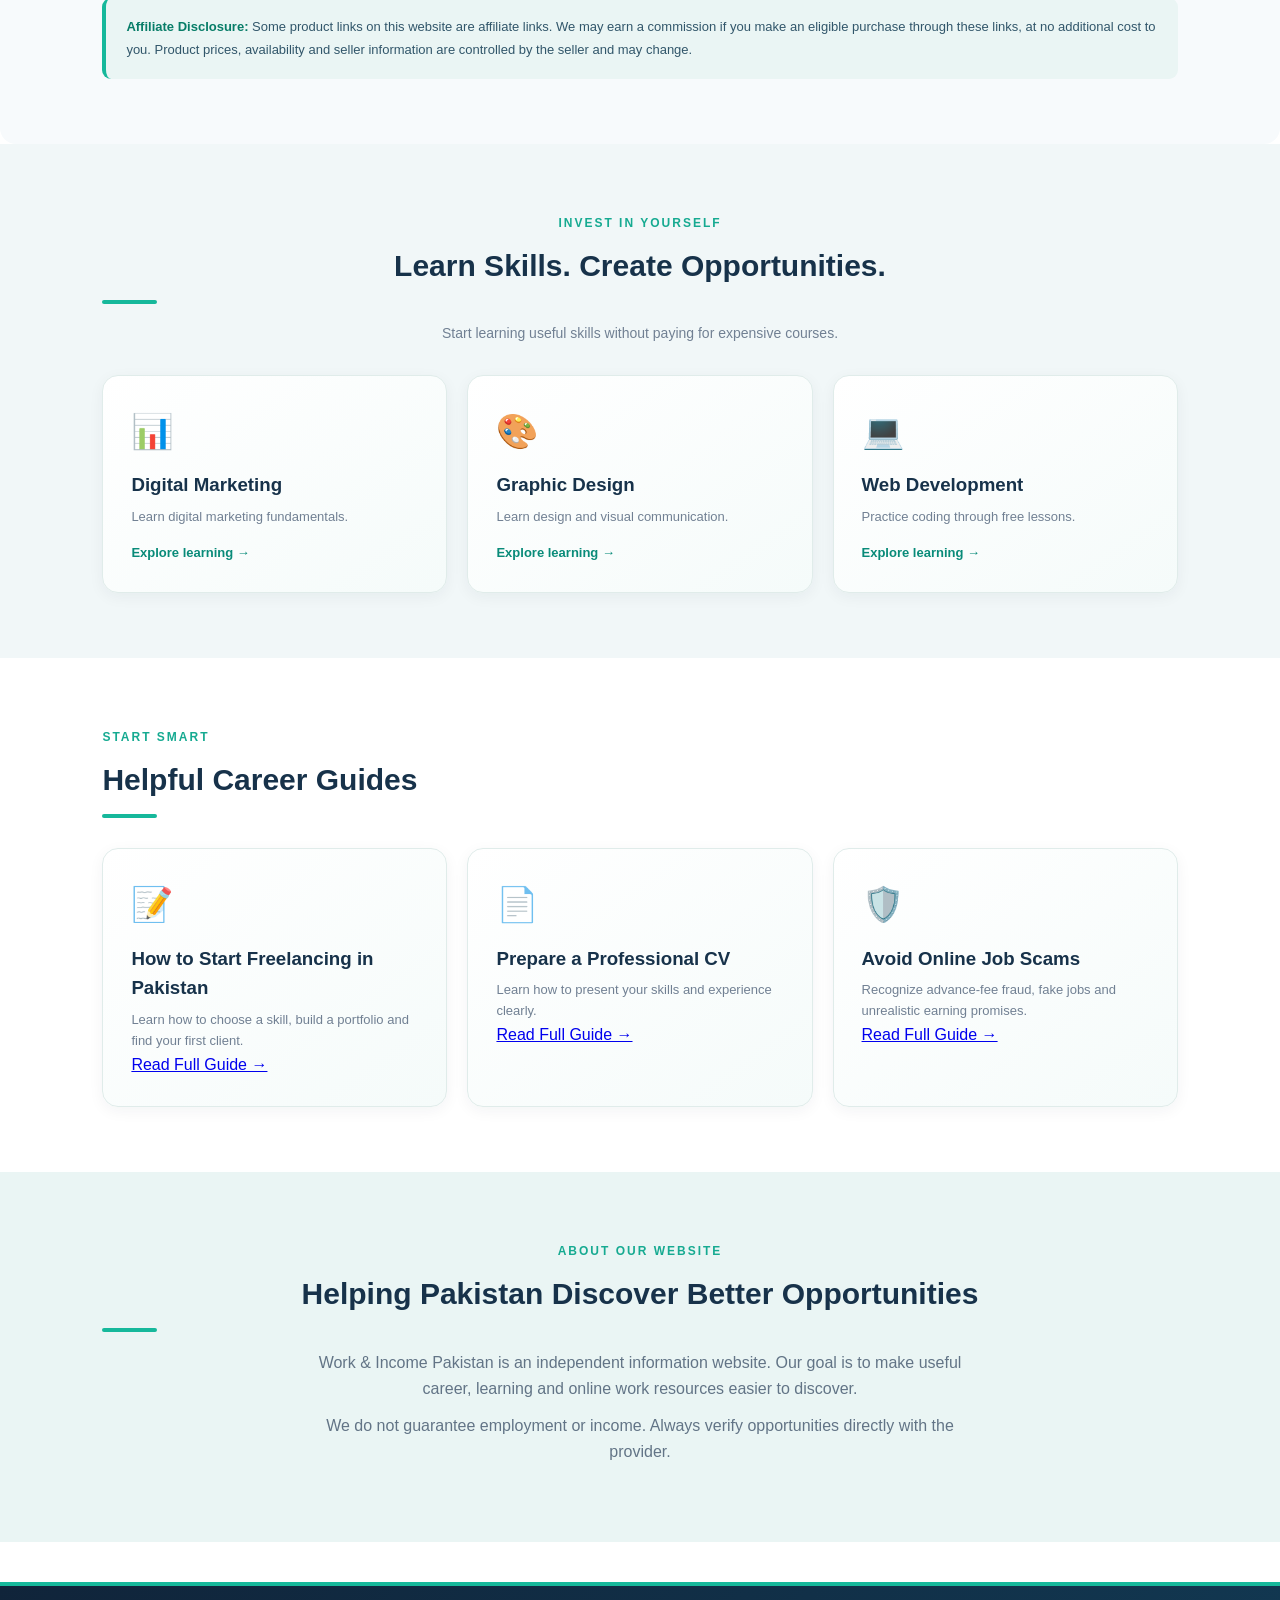
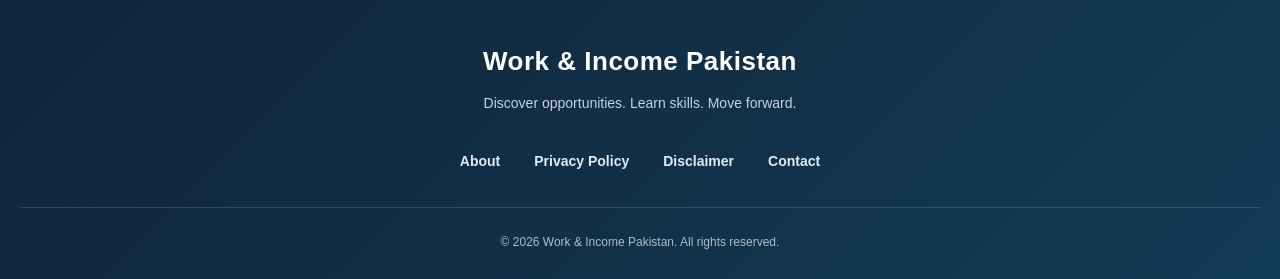
==== commit 7771a6be: "Update index.html" ====
--- a/index.html
+++ b/index.html
@@ -2,17 +2,17 @@
 <!DOCTYPE html>
 <html lang="en">
 <head>
-  
-<!-- Google Analytics -->
-<script async src="https://www.googletagmanager.com/gtag/js?id=G-6JBSCC6KHM"></script>
-<script>
-  window.dataLayer = window.dataLayer || [];
-  function gtag(){dataLayer.push(arguments);}
-  gtag('js', new Date());
-  gtag('config', 'G-6JBSCC6KHM');
-</script>
-
-  <meta name="google-site-verification" content="PrSMRGmrHucgTmlH75nwC4zHEcb9s4qR4PNXS0OtFWM" />
+
+  <!-- Google Analytics -->
+  <script async src="https://www.googletagmanager.com/gtag/js?id=G-6JBSCC6KHM"></script>
+  <script>
+    window.dataLayer = window.dataLayer || [];
+    function gtag(){dataLayer.push(arguments);}
+    gtag('js', new Date());
+    gtag('config', 'G-6JBSCC6KHM');
+  </script>
+
+  <meta name="google-site-verification" content="PrSMRGmrHucgTmlH75nwC4zHEcb9s4qR4PNXS0OtFWM">
   <meta charset="UTF-8">
   <meta name="viewport" content="width=device-width, initial-scale=1.0">
 
@@ -30,7 +30,7 @@
   <!-- CANONICAL URL -->
   <link rel="canonical" href="https://tahirkhan00089.github.io/work-income-pakistan/">
 
-  <!-- OPEN GRAPH / FACEBOOK / WHATSAPP -->
+  <!-- OPEN GRAPH -->
   <meta property="og:type" content="website">
   <meta property="og:title" content="Online Earning & Freelancing in Pakistan | Work & Income">
   <meta property="og:description" content="Find online earning opportunities, freelancing resources, free skills and career guides in Pakistan. Discover opportunities and build your future.">
@@ -46,7 +46,7 @@
   <!-- WEBSITE ICON -->
   <link rel="icon" href="work-income-logo.png" type="image/png">
 
-  <!-- STRUCTURED DATA FOR SEARCH ENGINES -->
+  <!-- STRUCTURED DATA -->
   <script type="application/ld+json">
   {
     "@context": "https://schema.org",
@@ -58,14 +58,114 @@
   }
   </script>
 
-  <!-- CSS AND JAVASCRIPT -->
+  <!-- EXISTING CSS -->
   <link rel="stylesheet" href="styles.css">
+
+  <!-- PRODUCT SECTION STYLES -->
+  <style>
+    .products-section {
+      background: #f7fafc;
+      border-radius: 16px;
+    }
+
+    .product-grid {
+      display: grid;
+      grid-template-columns: repeat(auto-fit, minmax(240px, 320px));
+      gap: 22px;
+      margin-top: 28px;
+    }
+
+    .product-card {
+      background: #ffffff;
+      border: 1px solid #e3eaf0;
+      border-radius: 14px;
+      padding: 24px;
+      box-shadow: 0 5px 20px rgba(16, 36, 58, 0.06);
+      transition: transform 0.2s ease, box-shadow 0.2s ease;
+    }
+
+    .product-card:hover {
+      transform: translateY(-4px);
+      box-shadow: 0 10px 26px rgba(16, 36, 58, 0.10);
+    }
+
+    .product-icon {
+      font-size: 48px;
+      margin-bottom: 15px;
+    }
+
+    .product-card h3 {
+      color: #10243a;
+      font-size: 19px;
+      margin-bottom: 12px;
+    }
+
+    .product-description {
+      color: #526477;
+      font-size: 14px;
+      line-height: 1.8;
+      margin-bottom: 15px;
+    }
+
+    .product-price {
+      color: #087d68;
+      font-size: 23px;
+      font-weight: 700;
+      margin-bottom: 18px;
+    }
+
+    .product-card .primary-btn {
+      display: inline-block;
+      text-align: center;
+      text-decoration: none;
+    }
+
+    .product-note {
+      color: #68798a;
+      font-size: 12px;
+      line-height: 1.7;
+      margin-top: 16px;
+    }
+
+    .affiliate-disclosure {
+      margin-top: 25px;
+      padding: 17px 20px;
+      background: #eaf5f4;
+      border-left: 4px solid #16b89b;
+      border-radius: 9px;
+      color: #31566a;
+      font-size: 13px;
+      line-height: 1.8;
+    }
+
+    .affiliate-disclosure strong {
+      color: #087d68;
+    }
+
+    @media (max-width: 600px) {
+      .product-grid {
+        grid-template-columns: 1fr;
+      }
+
+      .product-card {
+        padding: 20px;
+      }
+
+      .affiliate-disclosure {
+        padding: 15px;
+      }
+    }
+  </style>
+
+  <!-- JAVASCRIPT -->
   <script src="script.js" defer></script>
+
 </head>
 
 <body>
 
 <header class="header">
+
   <a class="brand" href="#home" aria-label="Work & Income Pakistan Home">
     <img src="work-income-logo.png" alt="Work & Income Pakistan Logo" class="brand-logo">
     <span>Work <b>& Income</b><small>PAKISTAN</small></span>
@@ -78,17 +178,21 @@
   <nav id="nav">
     <a href="#home">Home</a>
     <a href="#opportunities">Opportunities</a>
+    <a href="#useful-products">Useful Products</a>
     <a href="#skills">Free Skills</a>
     <a href="#guides">Guides</a>
     <a href="#about">About</a>
   </nav>
+
 </header>
 
 <main>
 
   <!-- HERO SECTION -->
   <section class="hero" id="home">
+
     <div class="hero-content">
+
       <span class="eyebrow">WELCOME TO WORK & INCOME PAKISTAN</span>
 
       <h1>
@@ -103,6 +207,7 @@
       </p>
 
       <div class="hero-buttons">
+
         <a href="#opportunities" class="primary-btn">
           Explore Opportunities →
         </a>
@@ -110,6 +215,7 @@
         <a href="#skills" class="secondary-btn">
           Learn Free Skills
         </a>
+
       </div>
 
       <div class="trust-note">
@@ -117,30 +223,37 @@
         <span>✓ Free Resources</span>
         <span>✓ Opportunities & Skills</span>
       </div>
+
     </div>
 
     <div class="hero-art">
+
       <div class="work-illustration">
         <div class="work-icon">💻</div>
         <div class="growth-chart">📈</div>
         <div class="money-icon">💰</div>
         <div class="work-person">👨‍💻</div>
+
         <div class="work-caption">
           <strong>Work. Earn. Grow.</strong>
           <small>Build your future online</small>
         </div>
       </div>
-    </div>
+
+    </div>
+
   </section>
 
   <!-- SEARCH SECTION -->
   <section class="search-section">
+
     <div>
       <h2>What are you looking for?</h2>
       <p>Search opportunities and resources in one place.</p>
     </div>
 
     <div class="search-box">
+
       <span>⌕</span>
 
       <input
@@ -151,17 +264,22 @@
       >
 
       <button id="searchBtn">Search</button>
-    </div>
+
+    </div>
+
   </section>
 
   <!-- OPPORTUNITIES SECTION -->
   <section class="section" id="opportunities">
+
     <div class="section-heading">
+
       <div>
         <span class="eyebrow">EXPLORE YOUR OPTIONS</span>
         <h2>Opportunities & Platforms</h2>
         <p>Explore official platforms and learn how to apply.</p>
       </div>
+
     </div>
 
     <div class="filters" id="filters">
@@ -183,25 +301,90 @@
       vacancies. Registration, work availability, eligibility and
       payment methods vary. Always check official terms before working.
     </p>
+
     <p class="disclaimer">
-  Pakistan Notice: Before registering, check whether the platform
-  accepts users from Pakistan, offers projects in your location,
-  and supports a payment method you can use. Never pay anyone
-  who promises guaranteed work or earnings.
-</p>
-    
-<p class="verification-note">
-  <strong>Directory last reviewed:</strong> 20 November 2026.
-  We check the listed platform information and website links,
-  but job availability, registration rules and payment methods
-  can change. Always confirm the latest details on the official
-  platform before registering.
-</p>
+      Pakistan Notice: Before registering, check whether the platform
+      accepts users from Pakistan, offers projects in your location,
+      and supports a payment method you can use. Never pay anyone
+      who promises guaranteed work or earnings.
+    </p>
+
+    <p class="verification-note">
+      <strong>Directory last reviewed:</strong> 20 November 2026.
+      We check the listed platform information and website links,
+      but job availability, registration rules and payment methods
+      can change. Always confirm the latest details on the official
+      platform before registering.
+    </p>
+
+  </section>
+
+  <!-- USEFUL PRODUCTS / AFFILIATE SECTION -->
+  <section class="section products-section" id="useful-products">
+
+    <div class="section-heading">
+
+      <div>
+        <span class="eyebrow">USEFUL FINDS</span>
+        <h2>Useful Products</h2>
+        <p>
+          Explore selected products that may be useful
+          in everyday life.
+        </p>
+      </div>
+
+    </div>
+
+    <div class="product-grid">
+
+      <article class="product-card">
+
+        <div class="product-icon" aria-hidden="true">📱</div>
+
+        <h3>Waterproof Phone Pouch</h3>
+
+        <p class="product-description">
+          A phone pouch designed to help protect your phone
+          from splashes, dust and sand. Check the product
+          details and compatibility before ordering.
+        </p>
+
+        <p class="product-price">Rs. 410</p>
+
+        <a
+          href="https://www.markaz.app/shop/product/p/728993?afd=11319"
+          class="primary-btn"
+          target="_blank"
+          rel="sponsored nofollow noopener noreferrer"
+          aria-label="View Waterproof Phone Pouch on Markaz"
+        >
+          View Product on Markaz →
+        </a>
+
+        <p class="product-note">
+          Price and availability may change.
+          Check the latest product details, delivery charges
+          and return conditions on Markaz before ordering.
+        </p>
+
+      </article>
+
+    </div>
+
+    <p class="affiliate-disclosure">
+      <strong>Affiliate Disclosure:</strong>
+      Some product links on this website are affiliate links.
+      We may earn a commission if you make an eligible purchase
+      through these links, at no additional cost to you.
+      Product prices, availability and seller information
+      are controlled by the seller and may change.
+    </p>
 
   </section>
 
   <!-- FREE SKILLS SECTION -->
   <section class="feature-section" id="skills">
+
     <span class="eyebrow">INVEST IN YOURSELF</span>
 
     <h2>Learn Skills. Create Opportunities.</h2>
@@ -216,37 +399,45 @@
          href="https://skillshop.withgoogle.com/"
          target="_blank"
          rel="noopener noreferrer">
+
         <span>📊</span>
         <h3>Digital Marketing</h3>
         <p>Learn digital marketing fundamentals.</p>
         <b>Explore learning →</b>
+
       </a>
 
       <a class="feature-card"
          href="https://www.canva.com/designschool/"
          target="_blank"
          rel="noopener noreferrer">
+
         <span>🎨</span>
         <h3>Graphic Design</h3>
         <p>Learn design and visual communication.</p>
         <b>Explore learning →</b>
+
       </a>
 
       <a class="feature-card"
          href="https://www.freecodecamp.org/"
          target="_blank"
          rel="noopener noreferrer">
+
         <span>💻</span>
         <h3>Web Development</h3>
         <p>Practice coding through free lessons.</p>
         <b>Explore learning →</b>
+
       </a>
 
     </div>
+
   </section>
 
   <!-- CAREER GUIDES SECTION -->
   <section class="section guides" id="guides">
+
     <span class="eyebrow">START SMART</span>
 
     <h2>Helpful Career Guides</h2>
@@ -254,39 +445,56 @@
     <div class="guide-grid">
 
       <article>
+
         <span>📝</span>
+
         <h3>How to Start Freelancing in Pakistan</h3>
+
         <p>
           Learn how to choose a skill, build a portfolio
           and find your first client.
         </p>
+
         <a href="freelancing-guide.html">Read Full Guide →</a>
+
       </article>
 
       <article>
+
         <span>📄</span>
+
         <h3>Prepare a Professional CV</h3>
+
         <p>
           Learn how to present your skills and experience clearly.
         </p>
+
         <a href="cv-guide.html">Read Full Guide →</a>
+
       </article>
 
       <article>
+
         <span>🛡️</span>
+
         <h3>Avoid Online Job Scams</h3>
+
         <p>
           Recognize advance-fee fraud, fake jobs
           and unrealistic earning promises.
         </p>
+
         <a href="scam-guide.html">Read Full Guide →</a>
+
       </article>
 
     </div>
+
   </section>
 
   <!-- ABOUT SECTION -->
   <section class="about-section" id="about">
+
     <span class="eyebrow">ABOUT OUR WEBSITE</span>
 
     <h2>Helping Pakistan Discover Better Opportunities</h2>
@@ -301,12 +509,14 @@
       We do not guarantee employment or income.
       Always verify opportunities directly with the provider.
     </p>
+
   </section>
 
 </main>
 
 <!-- FOOTER -->
 <footer class="site-footer">
+
   <div class="footer-brand">Work & Income Pakistan</div>
 
   <p class="footer-tagline">
@@ -314,18 +524,23 @@
   </p>
 
   <div class="footer-links">
+
     <a href="about.html">About</a>
     <a href="privacy.html">Privacy Policy</a>
     <a href="disclaimer.html">Disclaimer</a>
     <a href="contact.html">Contact</a>
+
   </div>
 
   <div class="footer-bottom">
+
     <small>
       © <span id="year"></span> Work & Income Pakistan.
       All rights reserved.
     </small>
+
   </div>
+
 </footer>
 
 </body>
--- a/styles.css
+++ b/styles.css
@@ -526,6 +526,28 @@
   font-size: 12px;
 }
 
+/* =================================
+   DIRECTORY VERIFICATION NOTE
+================================= */
+
+.verification-note {
+  margin-top: 15px;
+  padding: 17px 20px;
+  background: #eaf5f4;
+  color: #31566a;
+  border: 1px solid #cce9e2;
+  border-left: 4px solid #16b89b;
+  border-radius: 10px;
+  font-size: 13px;
+  line-height: 1.8;
+  box-shadow: 0 3px 12px rgba(16, 36, 58, 0.04);
+}
+
+.verification-note strong {
+  color: #087d68;
+  font-size: 14px;
+}
+
 .empty {
   padding: 25px;
   color: #718093;
@@ -820,4 +842,16 @@
   .footer-bottom {
     margin-top: 22px;
   }
-}
+
+  /* MOBILE VERIFICATION NOTE */
+
+  .verification-note {
+    padding: 15px;
+    font-size: 12px;
+    line-height: 1.8;
+  }
+
+  .verification-note strong {
+    font-size: 13px;
+  }
+}
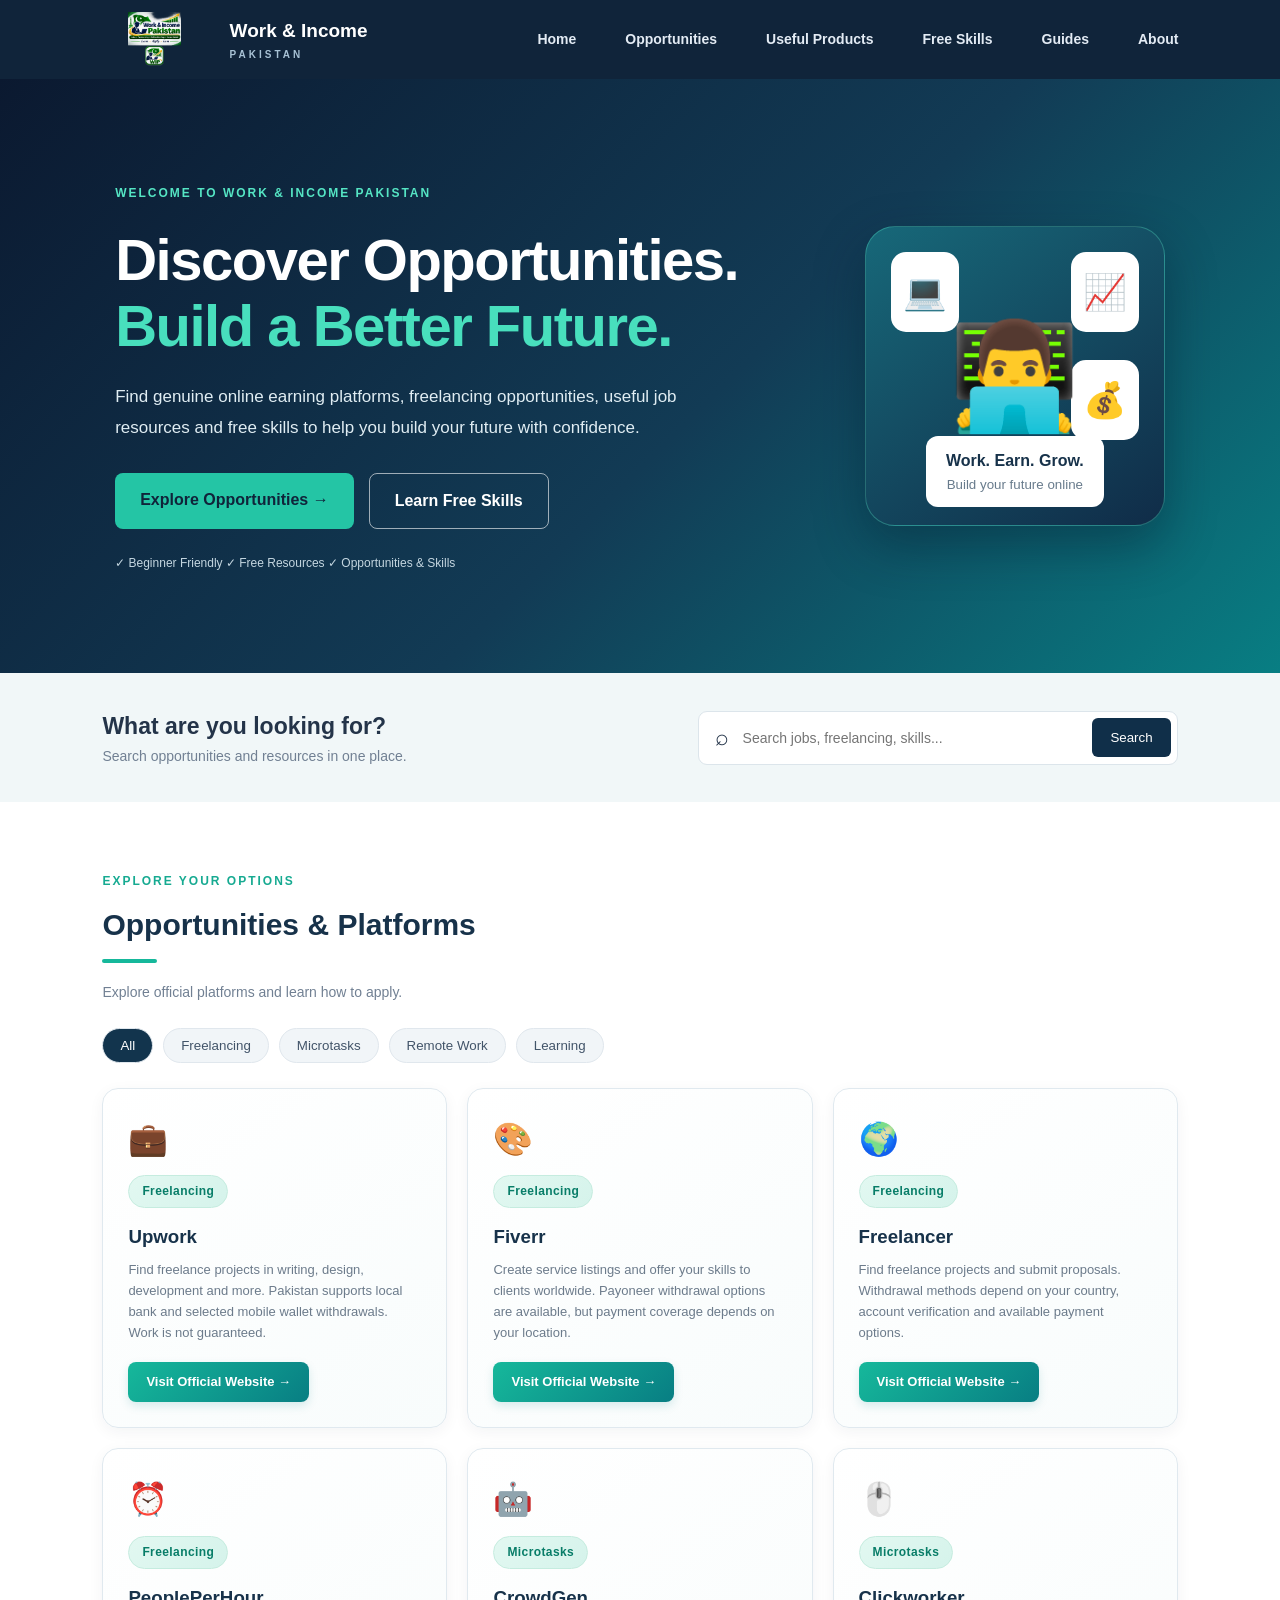
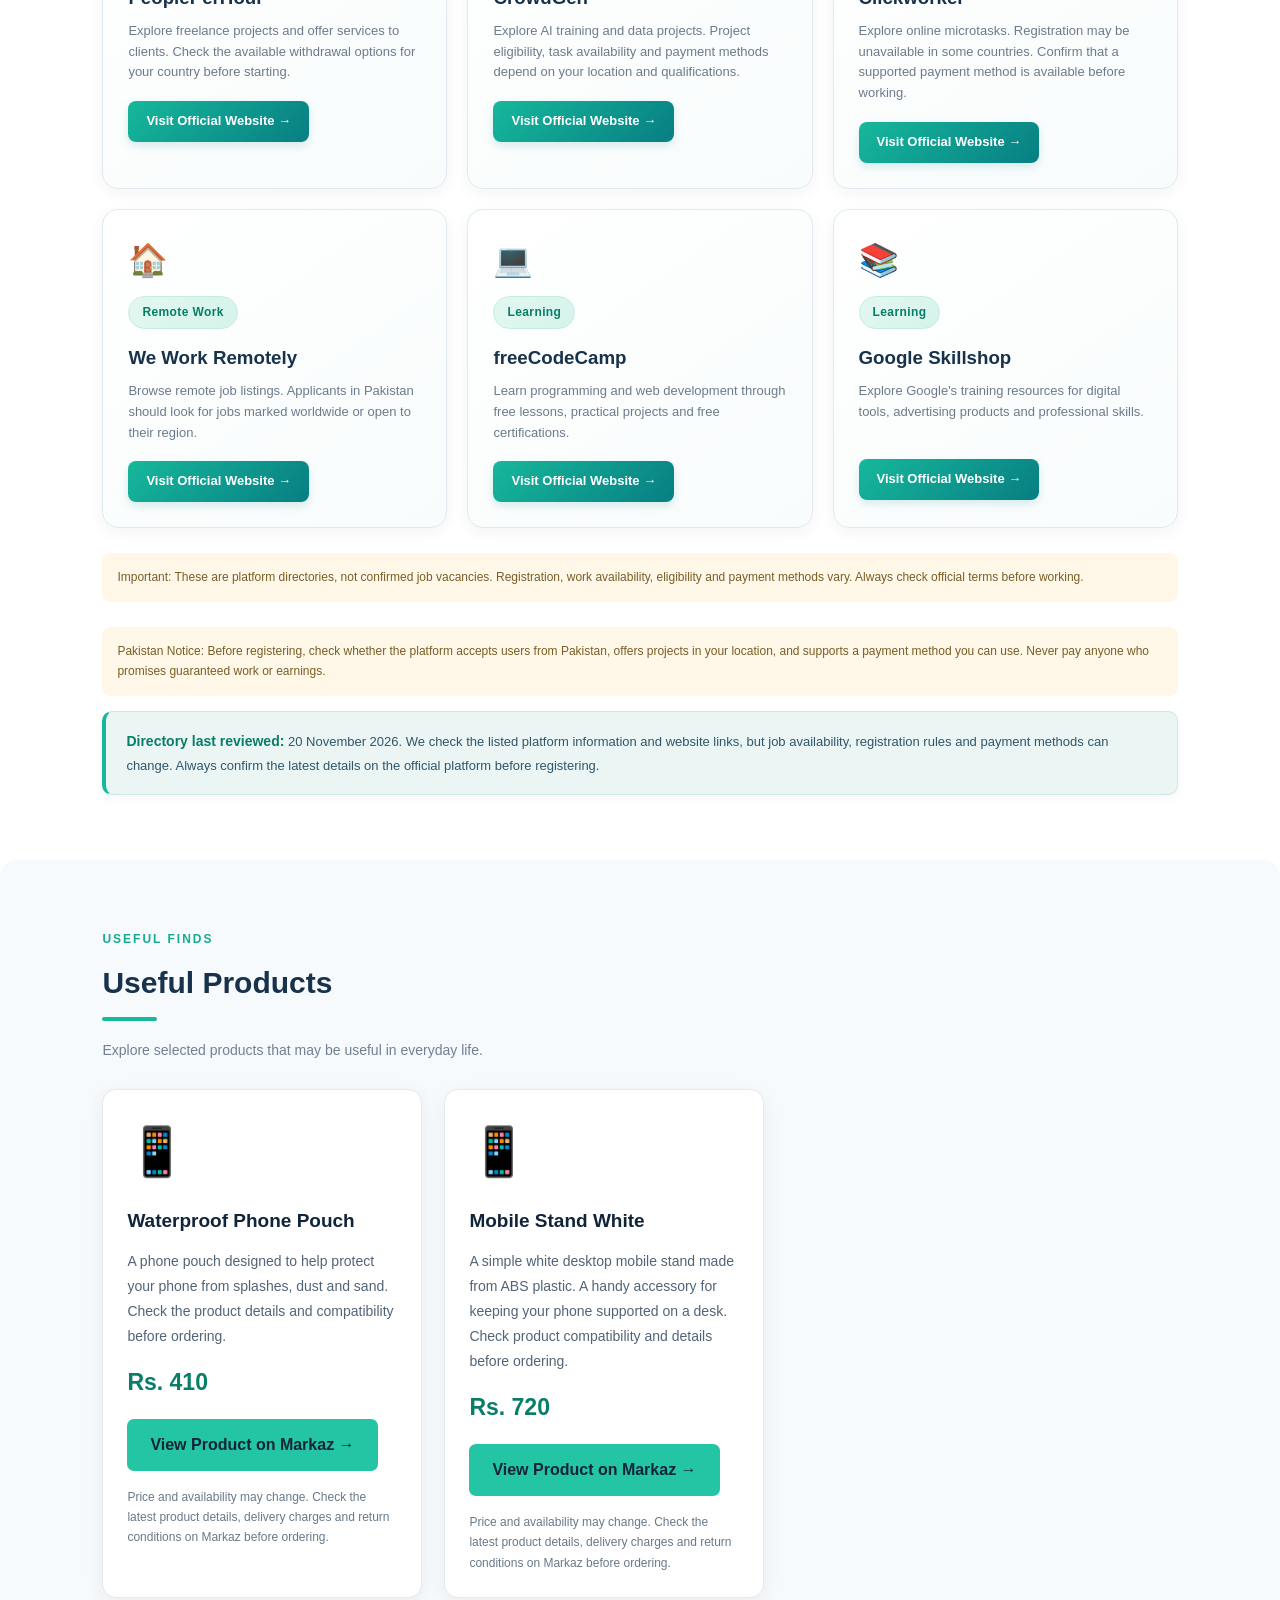
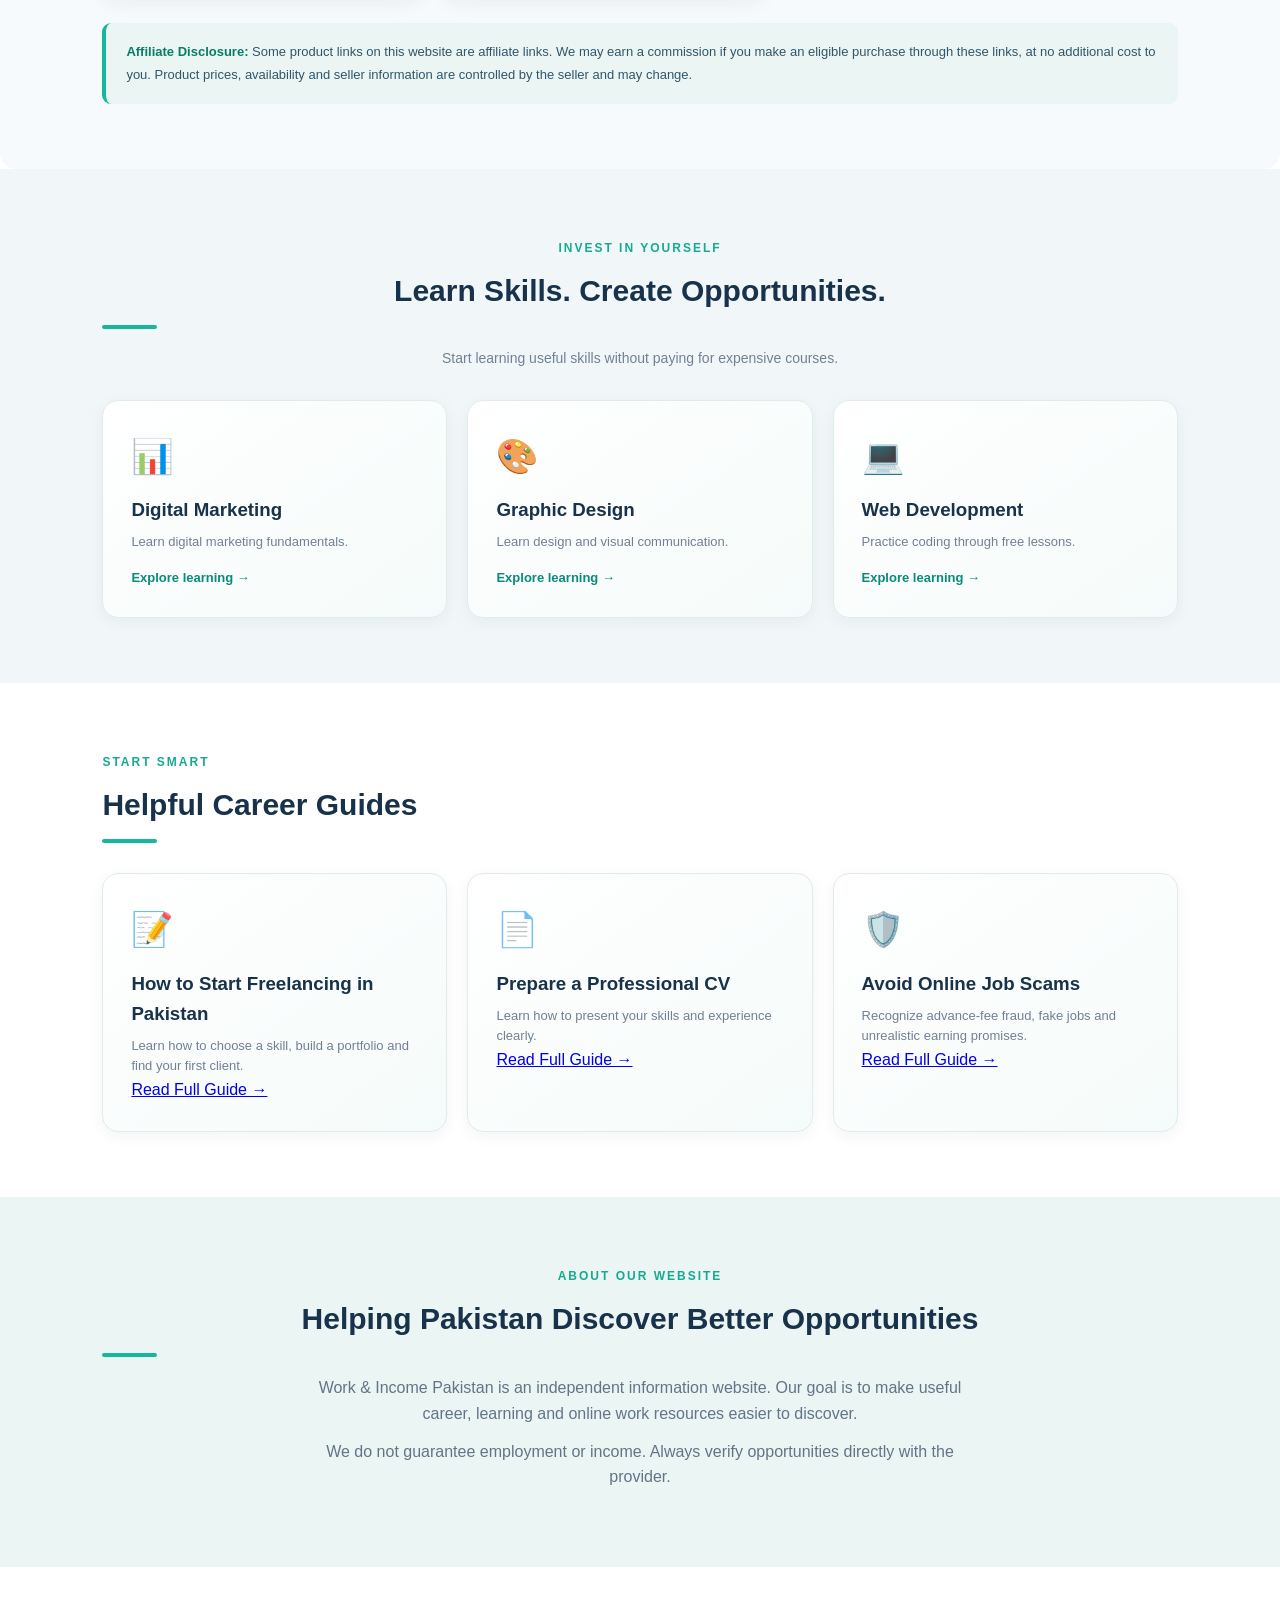
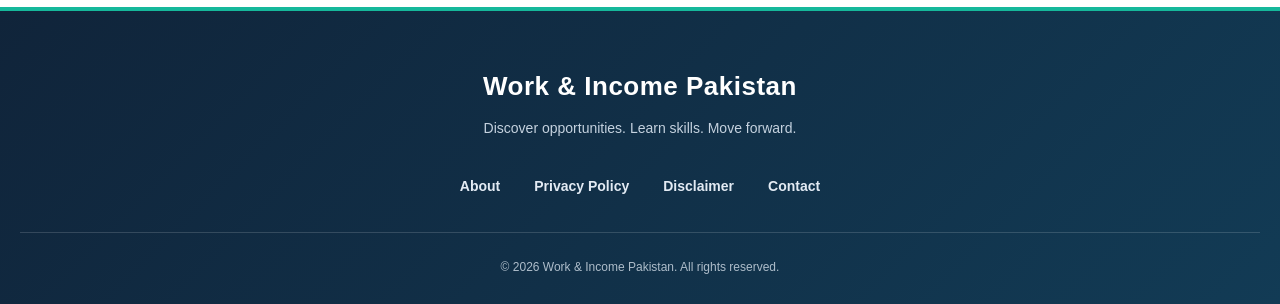
==== commit d26ab8d9: "Update index.html" ====
--- a/index.html
+++ b/index.html
@@ -337,6 +337,7 @@
 
     <div class="product-grid">
 
+      <!-- PRODUCT 1 -->
       <article class="product-card">
 
         <div class="product-icon" aria-hidden="true">📱</div>
@@ -369,6 +370,40 @@
 
       </article>
 
+      <!-- PRODUCT 2 -->
+      <article class="product-card">
+
+        <div class="product-icon" aria-hidden="true">📱</div>
+
+        <h3>Mobile Stand White</h3>
+
+        <p class="product-description">
+          A simple white desktop mobile stand made from ABS
+          plastic. A handy accessory for keeping your phone
+          supported on a desk. Check product compatibility
+          and details before ordering.
+        </p>
+
+        <p class="product-price">Rs. 720</p>
+
+        <a
+          href="https://www.markaz.app/shop/product/p/757722?afd=11319"
+          class="primary-btn"
+          target="_blank"
+          rel="sponsored nofollow noopener noreferrer"
+          aria-label="View Mobile Stand White on Markaz"
+        >
+          View Product on Markaz →
+        </a>
+
+        <p class="product-note">
+          Price and availability may change.
+          Check the latest product details, delivery charges
+          and return conditions on Markaz before ordering.
+        </p>
+
+      </article>
+
     </div>
 
     <p class="affiliate-disclosure">
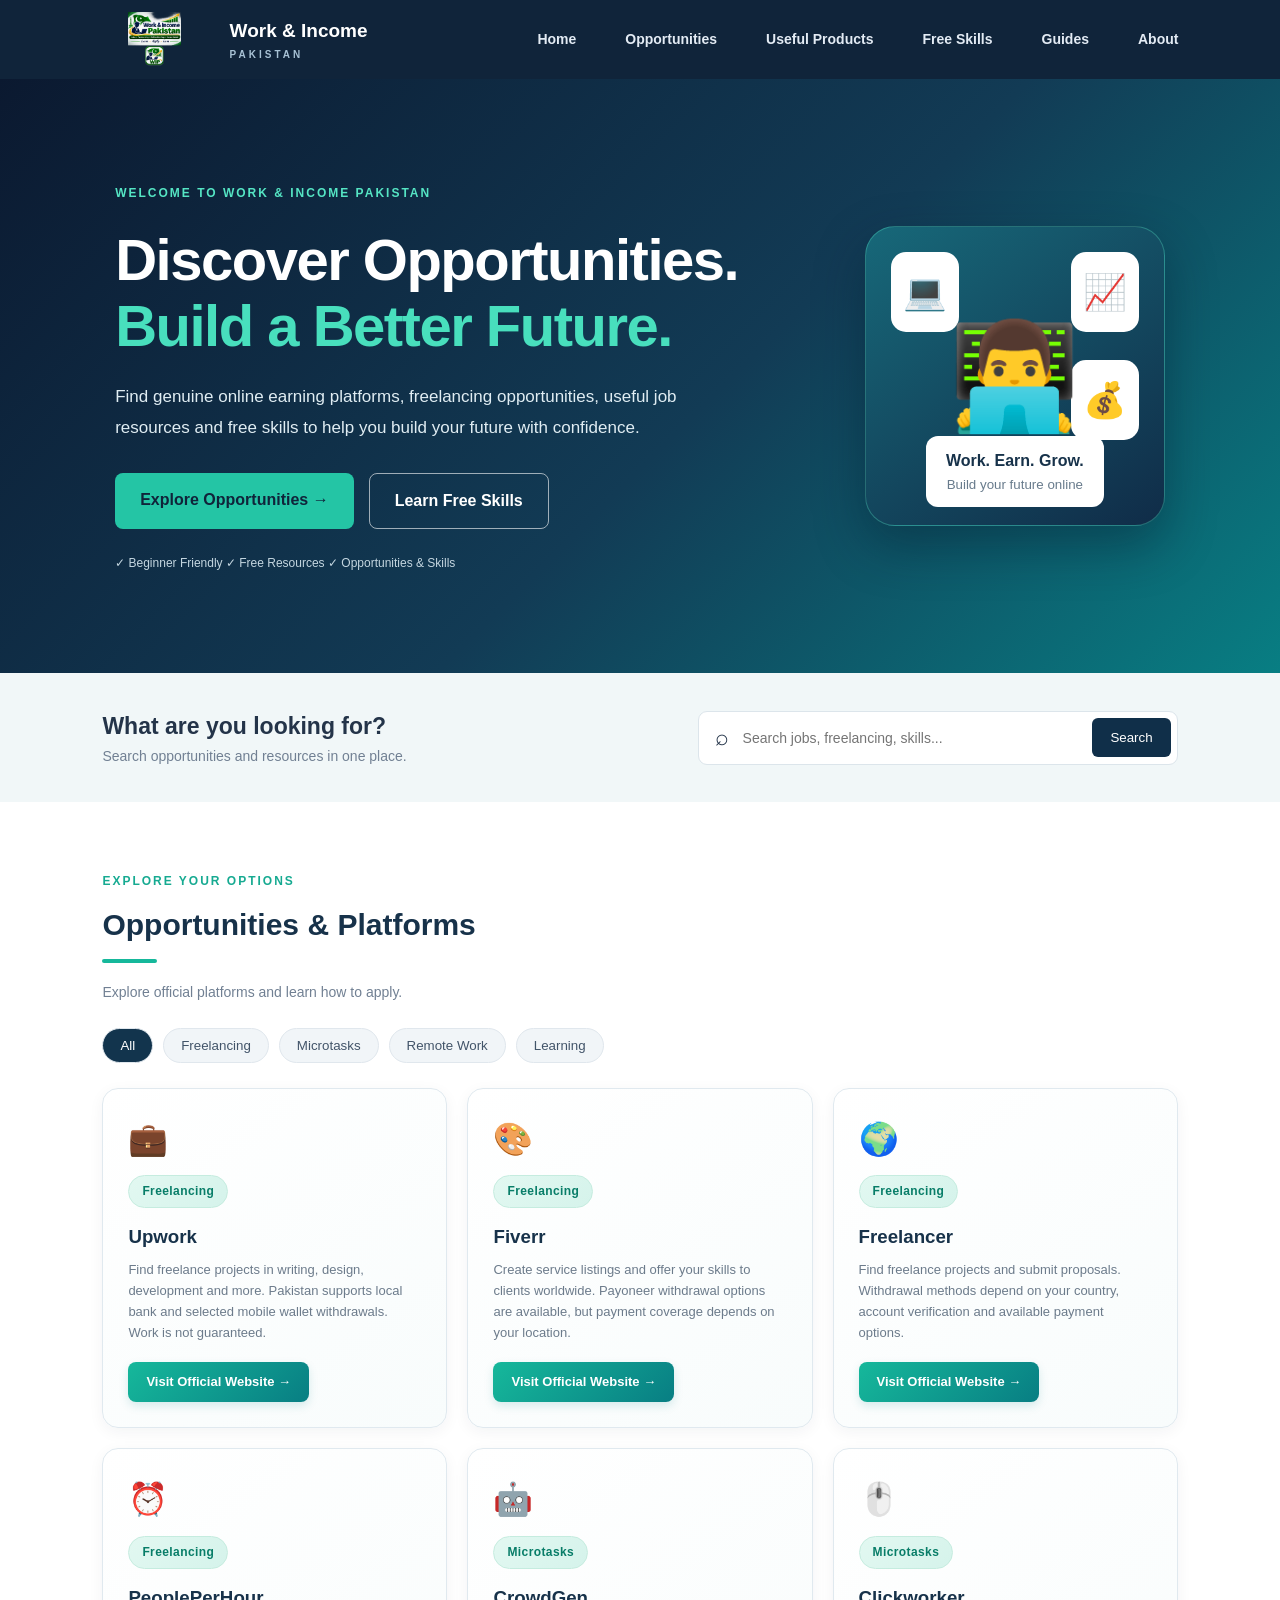
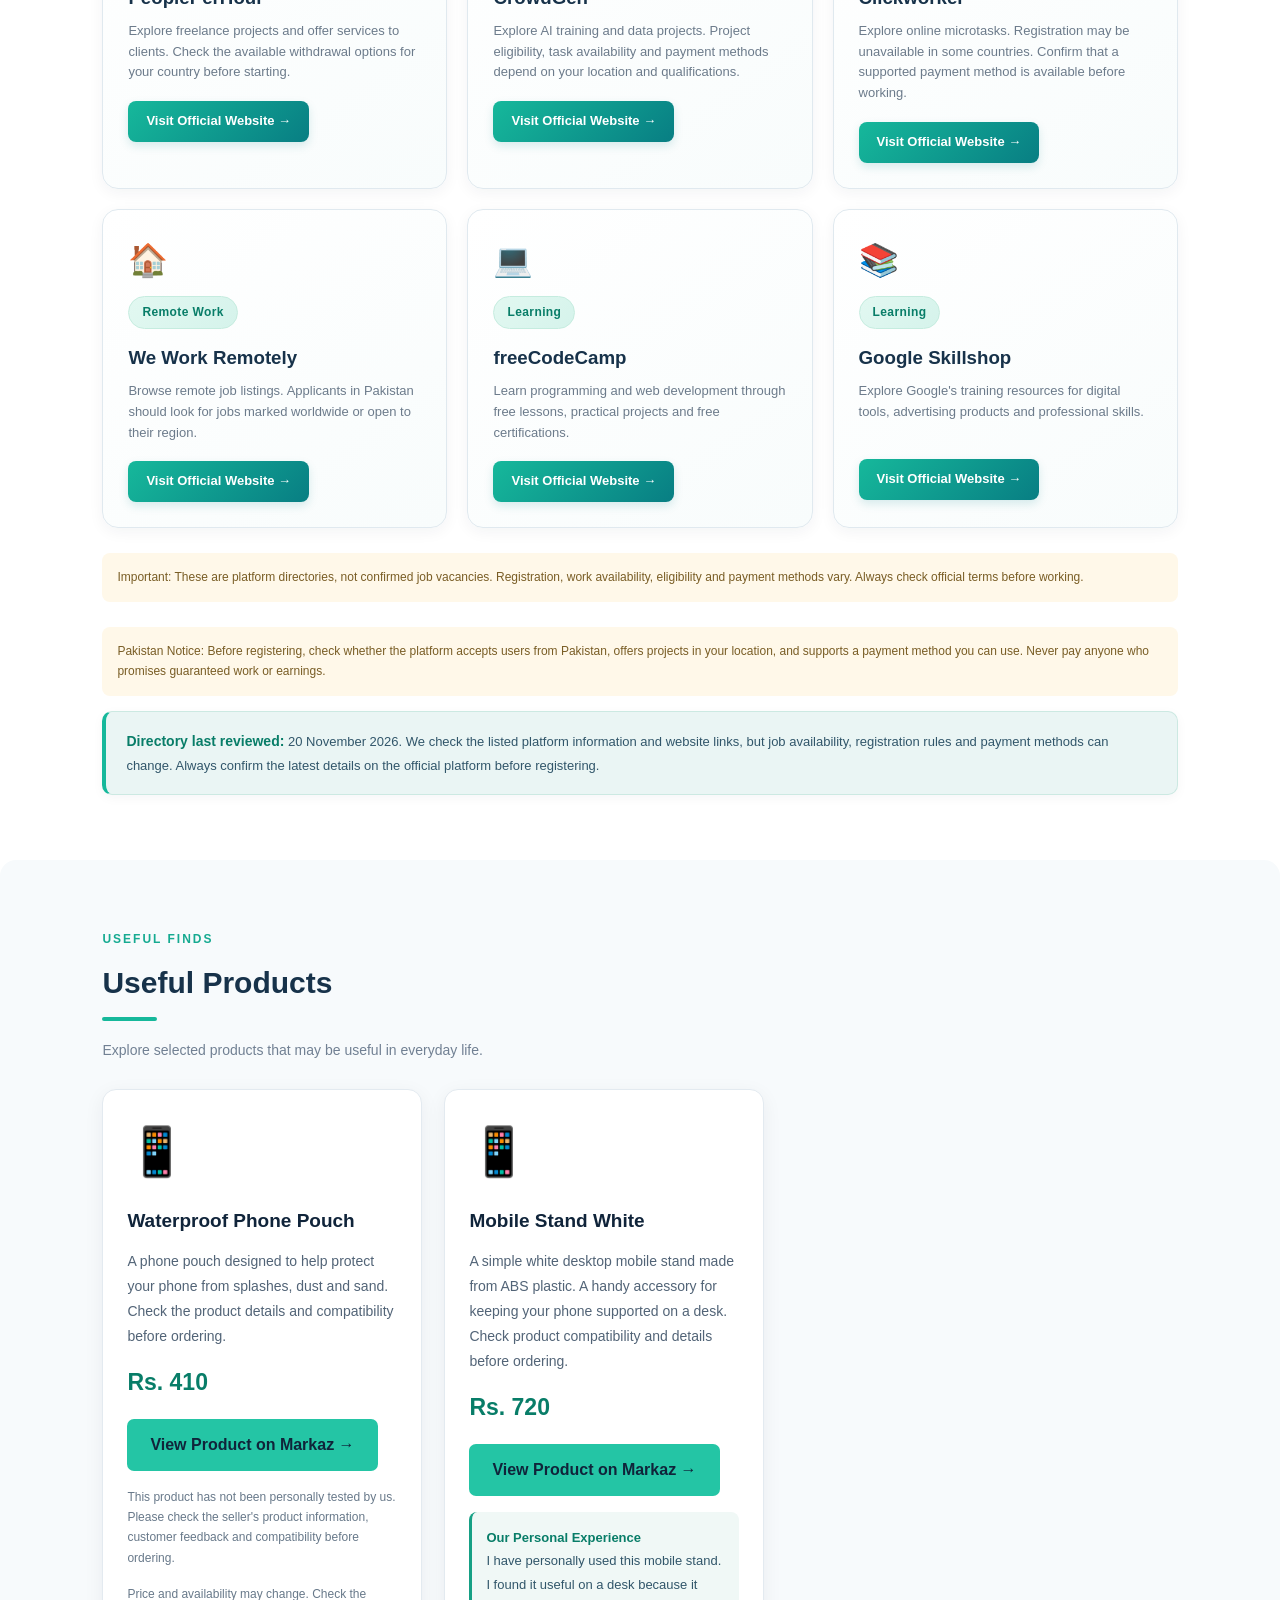
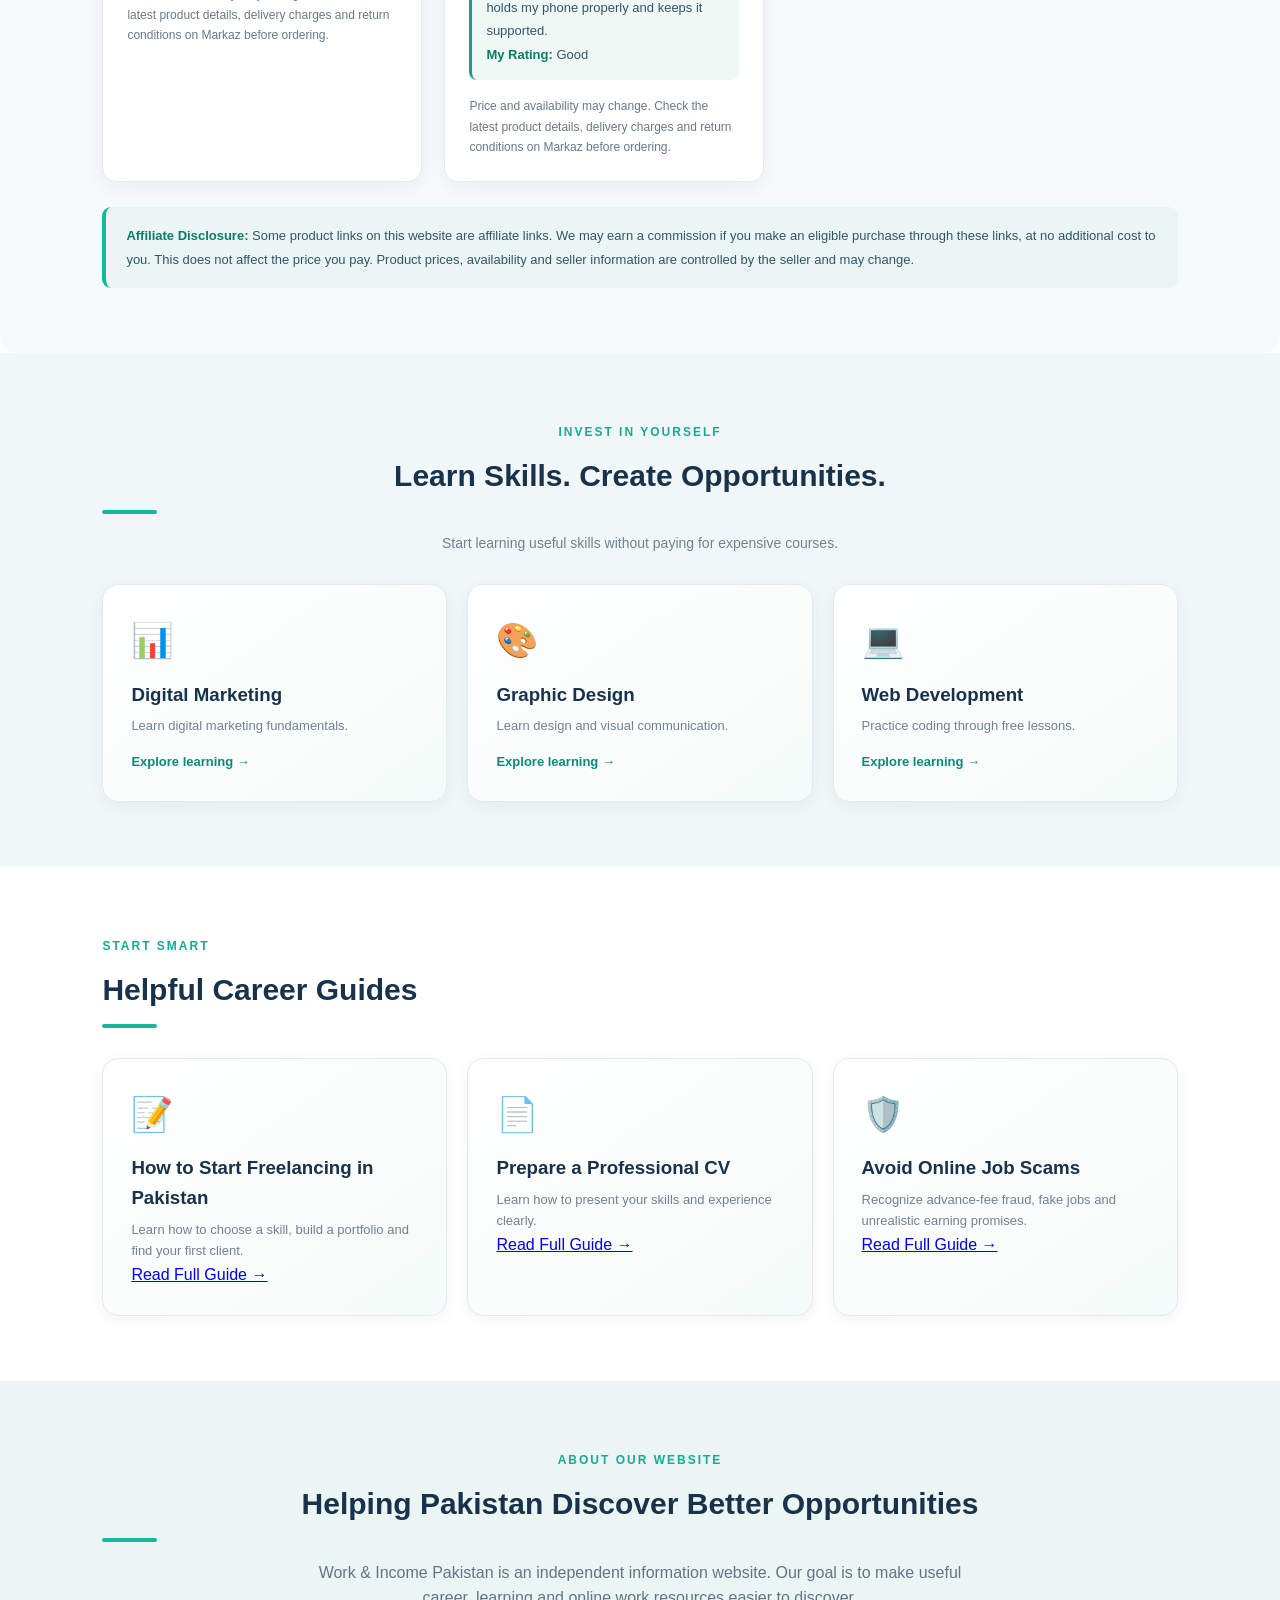
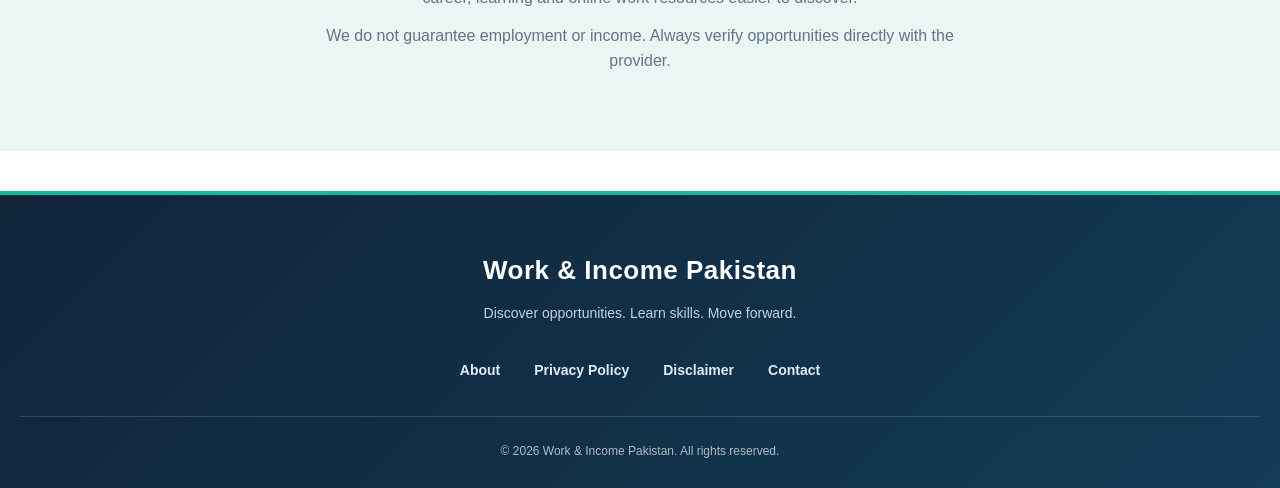
==== commit aac61991: "Update index.html" ====
--- a/index.html
+++ b/index.html
@@ -127,6 +127,21 @@
       margin-top: 16px;
     }
 
+    .product-review {
+      background: #f0f8f6;
+      border-left: 3px solid #16a085;
+      padding: 14px;
+      border-radius: 8px;
+      color: #31566a;
+      font-size: 13px;
+      line-height: 1.8;
+      margin-top: 16px;
+    }
+
+    .product-review strong {
+      color: #087d68;
+    }
+
     .affiliate-disclosure {
       margin-top: 25px;
       padding: 17px 20px;
@@ -337,7 +352,7 @@
 
     <div class="product-grid">
 
-      <!-- PRODUCT 1 -->
+      <!-- PRODUCT 1: WATERPROOF PHONE POUCH -->
       <article class="product-card">
 
         <div class="product-icon" aria-hidden="true">📱</div>
@@ -363,6 +378,12 @@
         </a>
 
         <p class="product-note">
+          This product has not been personally tested by us.
+          Please check the seller's product information,
+          customer feedback and compatibility before ordering.
+        </p>
+
+        <p class="product-note">
           Price and availability may change.
           Check the latest product details, delivery charges
           and return conditions on Markaz before ordering.
@@ -370,7 +391,7 @@
 
       </article>
 
-      <!-- PRODUCT 2 -->
+      <!-- PRODUCT 2: MOBILE STAND WHITE -->
       <article class="product-card">
 
         <div class="product-icon" aria-hidden="true">📱</div>
@@ -396,6 +417,23 @@
           View Product on Markaz →
         </a>
 
+        <!-- REAL PERSONAL EXPERIENCE -->
+        <div class="product-review">
+
+          <strong>Our Personal Experience</strong>
+
+          <p>
+            I have personally used this mobile stand.
+            I found it useful on a desk because it holds
+            my phone properly and keeps it supported.
+          </p>
+
+          <p>
+            <strong>My Rating:</strong> Good
+          </p>
+
+        </div>
+
         <p class="product-note">
           Price and availability may change.
           Check the latest product details, delivery charges
@@ -406,11 +444,13 @@
 
     </div>
 
+    <!-- AFFILIATE DISCLOSURE -->
     <p class="affiliate-disclosure">
       <strong>Affiliate Disclosure:</strong>
       Some product links on this website are affiliate links.
       We may earn a commission if you make an eligible purchase
       through these links, at no additional cost to you.
+      This does not affect the price you pay.
       Product prices, availability and seller information
       are controlled by the seller and may change.
     </p>
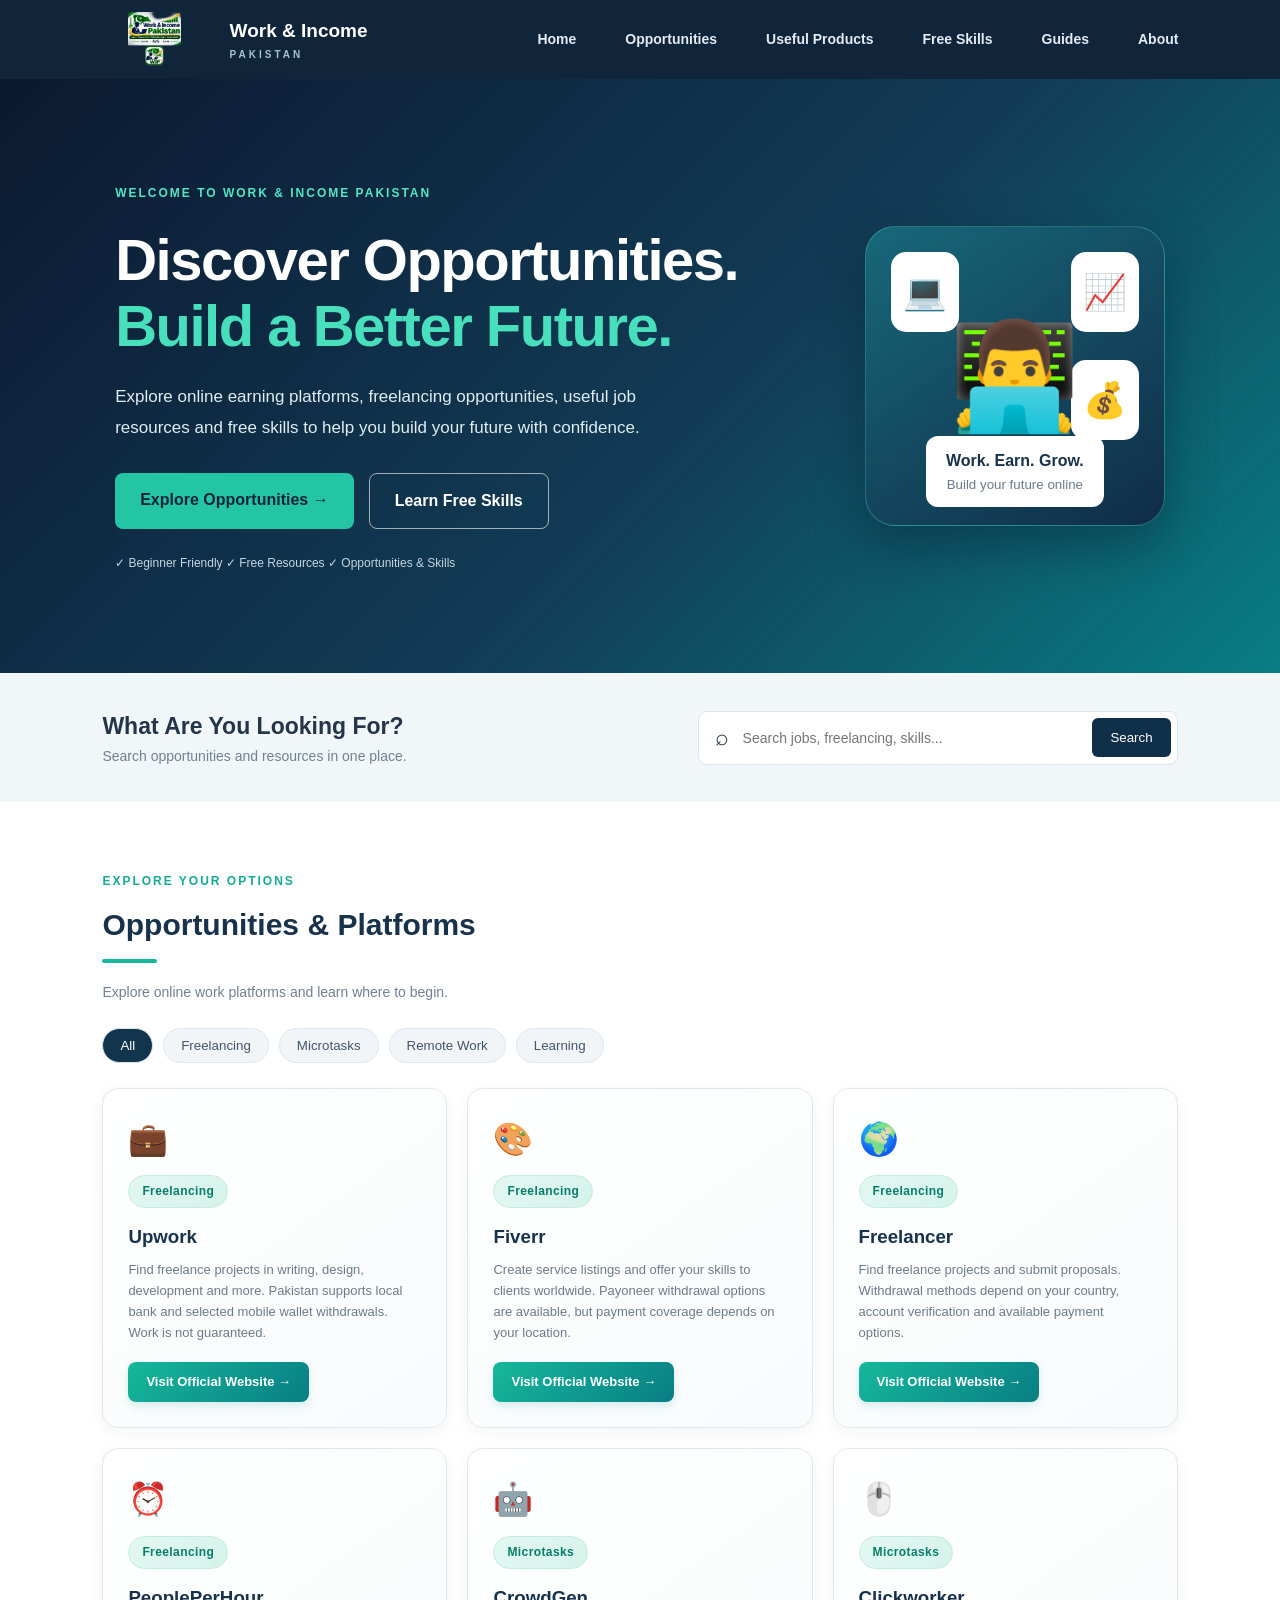
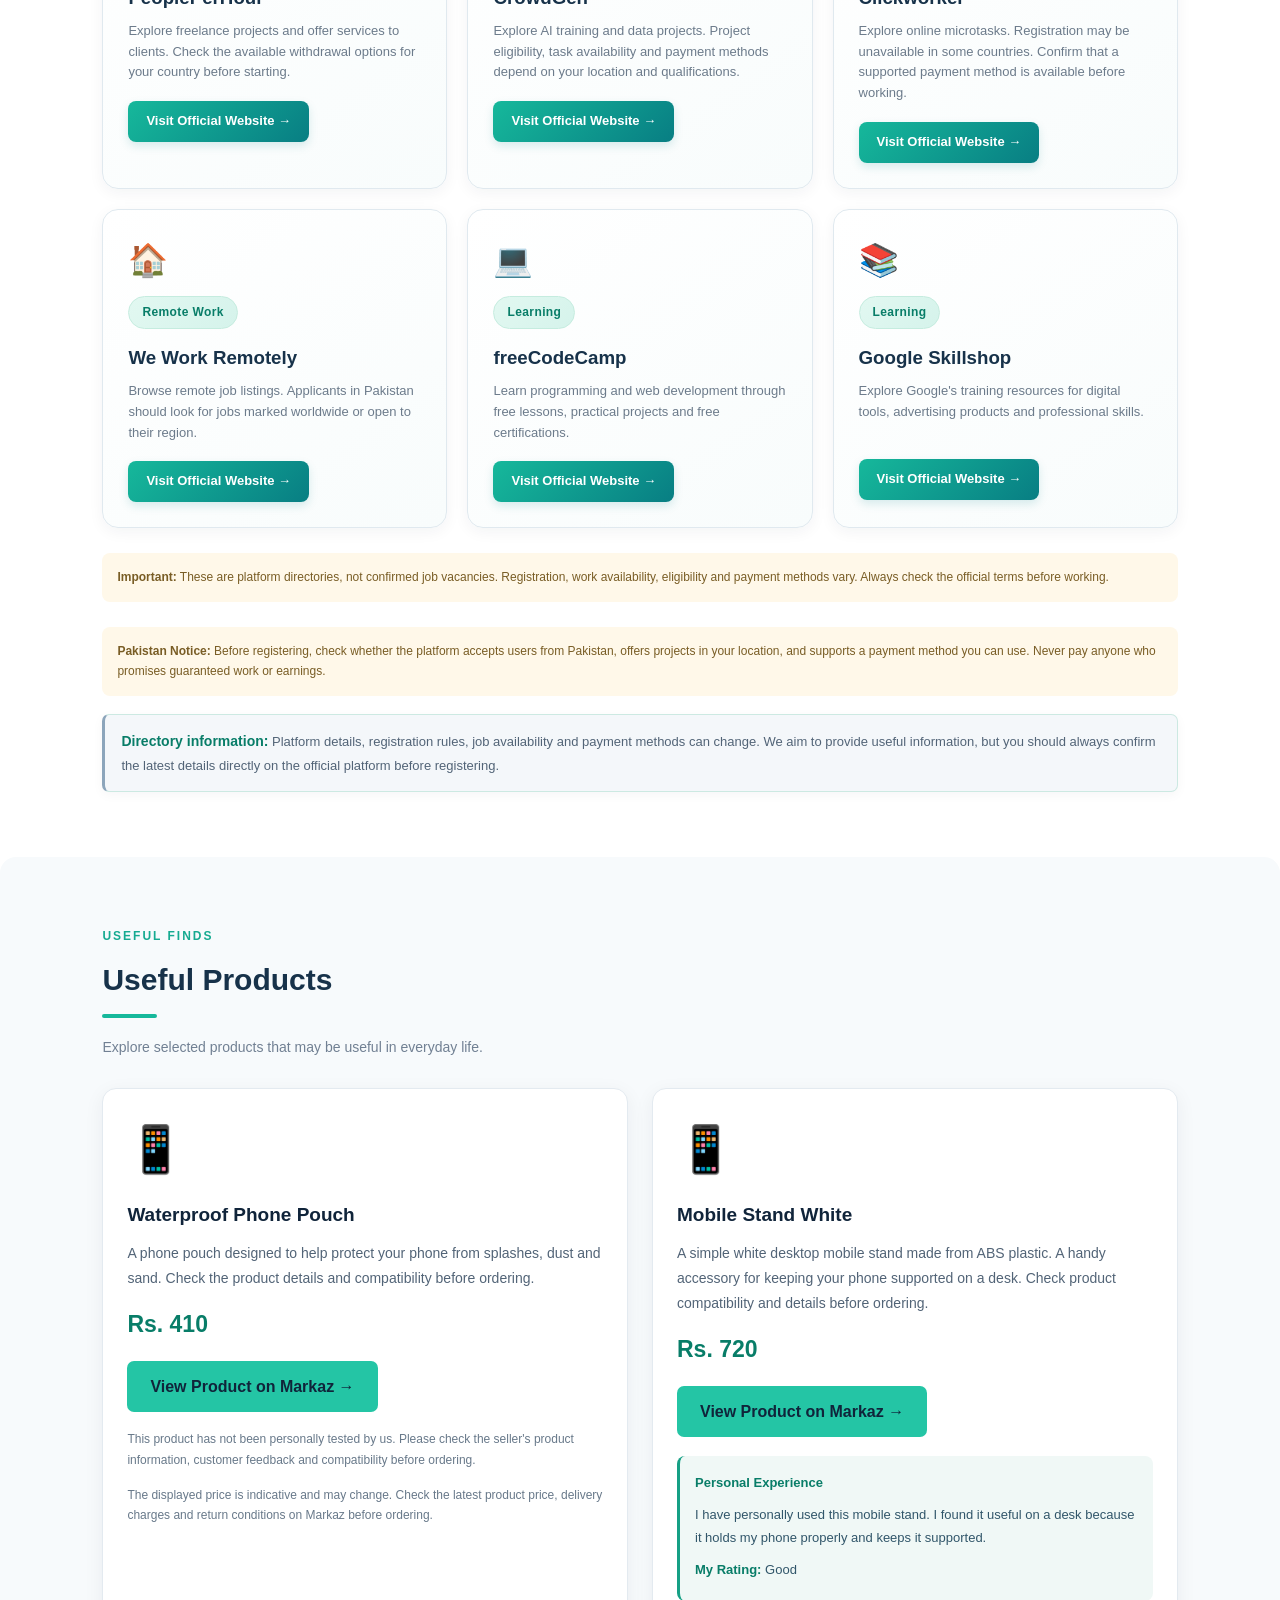
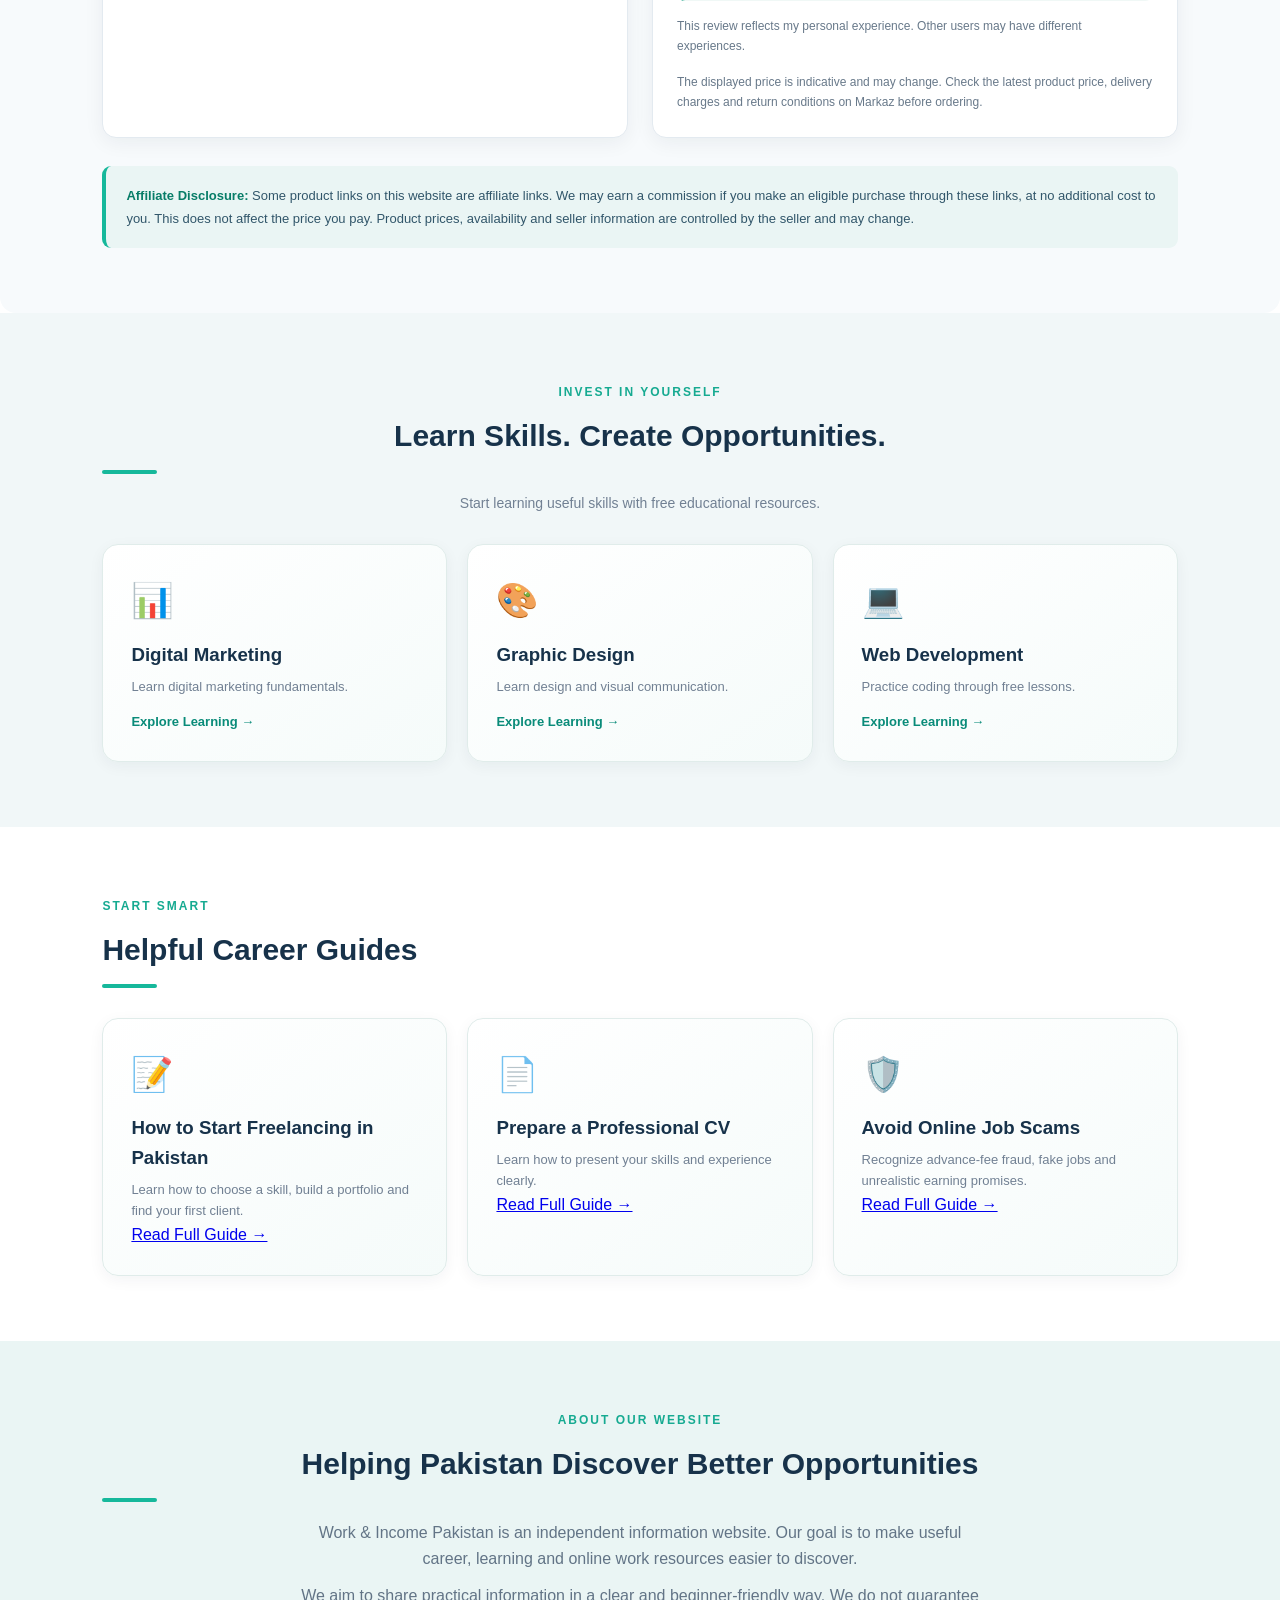
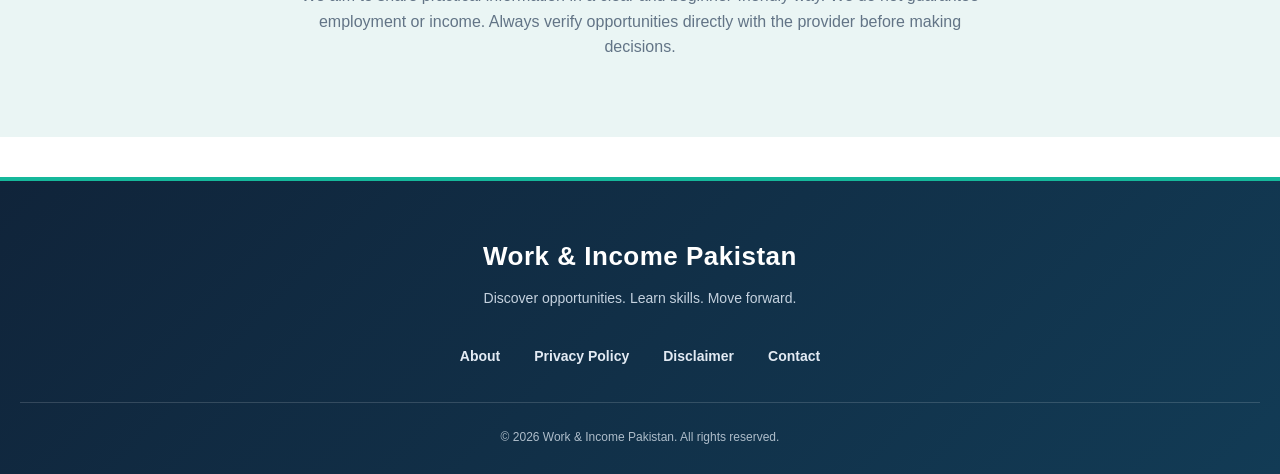
==== commit 318a4692: "Update index.html" ====
--- a/index.html
+++ b/index.html
@@ -1,47 +1,68 @@
 
 <!DOCTYPE html>
 <html lang="en">
+
 <head>
 
-  <!-- Google Analytics -->
+  <!-- GOOGLE ANALYTICS -->
   <script async src="https://www.googletagmanager.com/gtag/js?id=G-6JBSCC6KHM"></script>
   <script>
     window.dataLayer = window.dataLayer || [];
-    function gtag(){dataLayer.push(arguments);}
+    function gtag() {
+      dataLayer.push(arguments);
+    }
     gtag('js', new Date());
     gtag('config', 'G-6JBSCC6KHM');
   </script>
 
+  <!-- GOOGLE SITE VERIFICATION -->
   <meta name="google-site-verification" content="PrSMRGmrHucgTmlH75nwC4zHEcb9s4qR4PNXS0OtFWM">
+
+  <!-- BASIC META -->
   <meta charset="UTF-8">
   <meta name="viewport" content="width=device-width, initial-scale=1.0">
-
-  <!-- SEO META TAGS -->
-  <meta name="description" content="Find online earning opportunities in Pakistan, learn freelancing skills, discover work-from-home jobs, create a professional CV, and protect yourself from online scams with Work & Income Pakistan.">
-
-  <meta name="keywords" content="online earning Pakistan, freelancing Pakistan, online jobs Pakistan, work from home Pakistan, remote jobs Pakistan, free skills, career guides, CV writing, online job scams">
-
+  <meta name="theme-color" content="#10243a">
   <meta name="robots" content="index, follow">
-  <meta name="theme-color" content="#10243a">
-
-  <!-- WEBSITE TITLE -->
+
+  <!-- SEO -->
   <title>Online Earning & Freelancing in Pakistan | Work & Income</title>
 
-  <!-- CANONICAL URL -->
-  <link rel="canonical" href="https://tahirkhan00089.github.io/work-income-pakistan/">
+  <meta
+    name="description"
+    content="Explore online earning platforms, freelancing resources, free learning opportunities, career guides and online safety advice for people in Pakistan."
+  >
+
+  <meta
+    name="keywords"
+    content="online earning Pakistan, freelancing Pakistan, online jobs Pakistan, work from home Pakistan, remote jobs Pakistan, free skills, career guides, CV writing, online job scams"
+  >
+
+  <link
+    rel="canonical"
+    href="https://tahirkhan00089.github.io/work-income-pakistan/"
+  >
 
   <!-- OPEN GRAPH -->
   <meta property="og:type" content="website">
   <meta property="og:title" content="Online Earning & Freelancing in Pakistan | Work & Income">
-  <meta property="og:description" content="Find online earning opportunities, freelancing resources, free skills and career guides in Pakistan. Discover opportunities and build your future.">
-  <meta property="og:url" content="https://tahirkhan00089.github.io/work-income-pakistan/">
+  <meta
+    property="og:description"
+    content="Discover online work resources, freelancing platforms, free skills and practical career guides for Pakistan."
+  >
+  <meta
+    property="og:url"
+    content="https://tahirkhan00089.github.io/work-income-pakistan/"
+  >
   <meta property="og:site_name" content="Work & Income Pakistan">
   <meta property="og:locale" content="en_PK">
 
-  <!-- TWITTER / X SHARING -->
+  <!-- TWITTER / X -->
   <meta name="twitter:card" content="summary">
-  <meta name="twitter:title" content="Online Earning & Freelancing in Pakistan">
-  <meta name="twitter:description" content="Explore online earning opportunities, freelancing skills, work-from-home resources and career guides in Pakistan.">
+  <meta name="twitter:title" content="Work & Income Pakistan">
+  <meta
+    name="twitter:description"
+    content="Explore online earning resources, freelancing skills and practical career guides in Pakistan."
+  >
 
   <!-- WEBSITE ICON -->
   <link rel="icon" href="work-income-logo.png" type="image/png">
@@ -53,16 +74,17 @@
     "@type": "WebSite",
     "name": "Work & Income Pakistan",
     "url": "https://tahirkhan00089.github.io/work-income-pakistan/",
-    "description": "An independent information website sharing online earning opportunities, freelancing resources, free learning resources and career guides in Pakistan.",
+    "description": "An independent information website sharing online earning resources, freelancing information, free learning resources and career guides in Pakistan.",
     "inLanguage": "en"
   }
   </script>
 
-  <!-- EXISTING CSS -->
+  <!-- MAIN STYLESHEET -->
   <link rel="stylesheet" href="styles.css">
 
-  <!-- PRODUCT SECTION STYLES -->
+  <!-- PROFESSIONAL PRODUCT SECTION STYLES -->
   <style>
+
     .products-section {
       background: #f7fafc;
       border-radius: 16px;
@@ -70,12 +92,15 @@
 
     .product-grid {
       display: grid;
-      grid-template-columns: repeat(auto-fit, minmax(240px, 320px));
-      gap: 22px;
-      margin-top: 28px;
+      grid-template-columns: repeat(auto-fit, minmax(min(100%, 260px), 1fr));
+      gap: 24px;
+      margin-top: 30px;
+      align-items: stretch;
     }
 
     .product-card {
+      display: flex;
+      flex-direction: column;
       background: #ffffff;
       border: 1px solid #e3eaf0;
       border-radius: 14px;
@@ -90,13 +115,14 @@
     }
 
     .product-icon {
-      font-size: 48px;
+      font-size: 46px;
       margin-bottom: 15px;
     }
 
     .product-card h3 {
       color: #10243a;
       font-size: 19px;
+      line-height: 1.4;
       margin-bottom: 12px;
     }
 
@@ -116,35 +142,43 @@
 
     .product-card .primary-btn {
       display: inline-block;
+      width: fit-content;
+      max-width: 100%;
       text-align: center;
       text-decoration: none;
+      margin-bottom: 2px;
     }
 
     .product-note {
       color: #68798a;
       font-size: 12px;
       line-height: 1.7;
-      margin-top: 16px;
+      margin-top: 15px;
     }
 
     .product-review {
       background: #f0f8f6;
       border-left: 3px solid #16a085;
-      padding: 14px;
+      padding: 15px;
       border-radius: 8px;
       color: #31566a;
       font-size: 13px;
       line-height: 1.8;
-      margin-top: 16px;
+      margin-top: 17px;
     }
 
     .product-review strong {
       color: #087d68;
     }
 
+    .product-review p {
+      margin-top: 8px;
+      margin-bottom: 5px;
+    }
+
     .affiliate-disclosure {
-      margin-top: 25px;
-      padding: 17px 20px;
+      margin-top: 28px;
+      padding: 18px 20px;
       background: #eaf5f4;
       border-left: 4px solid #16b89b;
       border-radius: 9px;
@@ -157,7 +191,41 @@
       color: #087d68;
     }
 
+    .verification-note {
+      background: #f4f7fa;
+      border-left: 3px solid #8ca5bb;
+      padding: 14px 16px;
+      border-radius: 7px;
+      color: #526477;
+      font-size: 13px;
+      line-height: 1.8;
+      margin-top: 18px;
+    }
+
+    .skip-link {
+      position: absolute;
+      left: -9999px;
+      top: 10px;
+      z-index: 9999;
+      background: #ffffff;
+      color: #10243a;
+      padding: 12px 16px;
+      border-radius: 6px;
+    }
+
+    .skip-link:focus {
+      left: 10px;
+    }
+
+    a:focus-visible,
+    button:focus-visible,
+    input:focus-visible {
+      outline: 3px solid #16a085;
+      outline-offset: 3px;
+    }
+
     @media (max-width: 600px) {
+
       .product-grid {
         grid-template-columns: 1fr;
       }
@@ -169,7 +237,21 @@
       .affiliate-disclosure {
         padding: 15px;
       }
-    }
+
+    }
+
+    @media (prefers-reduced-motion: reduce) {
+
+      .product-card {
+        transition: none;
+      }
+
+      .product-card:hover {
+        transform: none;
+      }
+
+    }
+
   </style>
 
   <!-- JAVASCRIPT -->
@@ -179,36 +261,64 @@
 
 <body>
 
+<a class="skip-link" href="#main-content">Skip to main content</a>
+
+<!-- HEADER -->
 <header class="header">
 
-  <a class="brand" href="#home" aria-label="Work & Income Pakistan Home">
-    <img src="work-income-logo.png" alt="Work & Income Pakistan Logo" class="brand-logo">
-    <span>Work <b>& Income</b><small>PAKISTAN</small></span>
+  <a
+    class="brand"
+    href="#home"
+    aria-label="Work and Income Pakistan Home"
+  >
+
+    <img
+      src="work-income-logo.png"
+      alt="Work & Income Pakistan Logo"
+      class="brand-logo"
+    >
+
+    <span>
+      Work <b>& Income</b>
+      <small>PAKISTAN</small>
+    </span>
+
   </a>
 
-  <button class="menu-toggle" id="menuToggle" aria-label="Toggle menu" aria-expanded="false">
+  <button
+    class="menu-toggle"
+    id="menuToggle"
+    type="button"
+    aria-label="Toggle navigation menu"
+    aria-expanded="false"
+    aria-controls="nav"
+  >
     ☰
   </button>
 
-  <nav id="nav">
+  <nav id="nav" aria-label="Main navigation">
+
     <a href="#home">Home</a>
     <a href="#opportunities">Opportunities</a>
     <a href="#useful-products">Useful Products</a>
     <a href="#skills">Free Skills</a>
     <a href="#guides">Guides</a>
     <a href="#about">About</a>
+
   </nav>
 
 </header>
 
-<main>
+<main id="main-content">
 
   <!-- HERO SECTION -->
   <section class="hero" id="home">
 
     <div class="hero-content">
 
-      <span class="eyebrow">WELCOME TO WORK & INCOME PAKISTAN</span>
+      <span class="eyebrow">
+        WELCOME TO WORK & INCOME PAKISTAN
+      </span>
 
       <h1>
         Discover Opportunities.<br>
@@ -216,7 +326,7 @@
       </h1>
 
       <p>
-        Find genuine online earning platforms, freelancing
+        Explore online earning platforms, freelancing
         opportunities, useful job resources and free skills
         to help you build your future with confidence.
       </p>
@@ -234,9 +344,11 @@
       </div>
 
       <div class="trust-note">
+
         <span>✓ Beginner Friendly</span>
         <span>✓ Free Resources</span>
         <span>✓ Opportunities & Skills</span>
+
       </div>
 
     </div>
@@ -244,6 +356,7 @@
     <div class="hero-art">
 
       <div class="work-illustration">
+
         <div class="work-icon">💻</div>
         <div class="growth-chart">📈</div>
         <div class="money-icon">💰</div>
@@ -253,6 +366,7 @@
           <strong>Work. Earn. Grow.</strong>
           <small>Build your future online</small>
         </div>
+
       </div>
 
     </div>
@@ -263,13 +377,18 @@
   <section class="search-section">
 
     <div>
-      <h2>What are you looking for?</h2>
-      <p>Search opportunities and resources in one place.</p>
+
+      <h2>What Are You Looking For?</h2>
+
+      <p>
+        Search opportunities and resources in one place.
+      </p>
+
     </div>
 
     <div class="search-box">
 
-      <span>⌕</span>
+      <span aria-hidden="true">⌕</span>
 
       <input
         id="searchInput"
@@ -278,7 +397,9 @@
         aria-label="Search jobs, freelancing and skills"
       >
 
-      <button id="searchBtn">Search</button>
+      <button id="searchBtn" type="button">
+        Search
+      </button>
 
     </div>
 
@@ -290,62 +411,103 @@
     <div class="section-heading">
 
       <div>
+
         <span class="eyebrow">EXPLORE YOUR OPTIONS</span>
+
         <h2>Opportunities & Platforms</h2>
-        <p>Explore official platforms and learn how to apply.</p>
+
+        <p>
+          Explore online work platforms and learn where to begin.
+        </p>
+
       </div>
 
     </div>
 
     <div class="filters" id="filters">
-      <button class="filter active" data-category="All">All</button>
-      <button class="filter" data-category="Freelancing">Freelancing</button>
-      <button class="filter" data-category="Microtasks">Microtasks</button>
-      <button class="filter" data-category="Remote Work">Remote Work</button>
-      <button class="filter" data-category="Learning">Learning</button>
-    </div>
-
-    <div id="opportunityList" class="cards"></div>
+
+      <button class="filter active" type="button" data-category="All">
+        All
+      </button>
+
+      <button class="filter" type="button" data-category="Freelancing">
+        Freelancing
+      </button>
+
+      <button class="filter" type="button" data-category="Microtasks">
+        Microtasks
+      </button>
+
+      <button class="filter" type="button" data-category="Remote Work">
+        Remote Work
+      </button>
+
+      <button class="filter" type="button" data-category="Learning">
+        Learning
+      </button>
+
+    </div>
+
+    <div
+      id="opportunityList"
+      class="cards"
+      aria-live="polite"
+    ></div>
 
     <p id="emptyMessage" class="empty hidden">
       No matching resources found. Try another search.
     </p>
 
     <p class="disclaimer">
-      Important: These are platform directories, not confirmed job
-      vacancies. Registration, work availability, eligibility and
-      payment methods vary. Always check official terms before working.
+
+      <strong>Important:</strong>
+      These are platform directories, not confirmed job vacancies.
+      Registration, work availability, eligibility and payment
+      methods vary. Always check the official terms before working.
+
     </p>
 
     <p class="disclaimer">
-      Pakistan Notice: Before registering, check whether the platform
-      accepts users from Pakistan, offers projects in your location,
-      and supports a payment method you can use. Never pay anyone
-      who promises guaranteed work or earnings.
+
+      <strong>Pakistan Notice:</strong>
+      Before registering, check whether the platform accepts
+      users from Pakistan, offers projects in your location,
+      and supports a payment method you can use. Never pay
+      anyone who promises guaranteed work or earnings.
+
     </p>
 
     <p class="verification-note">
-      <strong>Directory last reviewed:</strong> 20 November 2026.
-      We check the listed platform information and website links,
-      but job availability, registration rules and payment methods
-      can change. Always confirm the latest details on the official
-      platform before registering.
+
+      <strong>Directory information:</strong>
+      Platform details, registration rules, job availability
+      and payment methods can change. We aim to provide useful
+      information, but you should always confirm the latest
+      details directly on the official platform before registering.
+
     </p>
 
   </section>
 
   <!-- USEFUL PRODUCTS / AFFILIATE SECTION -->
-  <section class="section products-section" id="useful-products">
+  <section
+    class="section products-section"
+    id="useful-products"
+  >
 
     <div class="section-heading">
 
       <div>
+
         <span class="eyebrow">USEFUL FINDS</span>
+
         <h2>Useful Products</h2>
+
         <p>
           Explore selected products that may be useful
           in everyday life.
         </p>
+
       </div>
 
     </div>
@@ -355,7 +517,9 @@
       <!-- PRODUCT 1: WATERPROOF PHONE POUCH -->
       <article class="product-card">
 
-        <div class="product-icon" aria-hidden="true">📱</div>
+        <div class="product-icon" aria-hidden="true">
+          📱
+        </div>
 
         <h3>Waterproof Phone Pouch</h3>
 
@@ -365,7 +529,9 @@
           details and compatibility before ordering.
         </p>
 
-        <p class="product-price">Rs. 410</p>
+        <p class="product-price">
+          Rs. 410
+        </p>
 
         <a
           href="https://www.markaz.app/shop/product/p/728993?afd=11319"
@@ -384,8 +550,8 @@
         </p>
 
         <p class="product-note">
-          Price and availability may change.
-          Check the latest product details, delivery charges
+          The displayed price is indicative and may change.
+          Check the latest product price, delivery charges
           and return conditions on Markaz before ordering.
         </p>
 
@@ -394,7 +560,9 @@
       <!-- PRODUCT 2: MOBILE STAND WHITE -->
       <article class="product-card">
 
-        <div class="product-icon" aria-hidden="true">📱</div>
+        <div class="product-icon" aria-hidden="true">
+          📱
+        </div>
 
         <h3>Mobile Stand White</h3>
 
@@ -405,7 +573,9 @@
           and details before ordering.
         </p>
 
-        <p class="product-price">Rs. 720</p>
+        <p class="product-price">
+          Rs. 720
+        </p>
 
         <a
           href="https://www.markaz.app/shop/product/p/757722?afd=11319"
@@ -417,10 +587,10 @@
           View Product on Markaz →
         </a>
 
-        <!-- REAL PERSONAL EXPERIENCE -->
+        <!-- PERSONAL EXPERIENCE -->
         <div class="product-review">
 
-          <strong>Our Personal Experience</strong>
+          <strong>Personal Experience</strong>
 
           <p>
             I have personally used this mobile stand.
@@ -435,8 +605,13 @@
         </div>
 
         <p class="product-note">
-          Price and availability may change.
-          Check the latest product details, delivery charges
+          This review reflects my personal experience.
+          Other users may have different experiences.
+        </p>
+
+        <p class="product-note">
+          The displayed price is indicative and may change.
+          Check the latest product price, delivery charges
           and return conditions on Markaz before ordering.
         </p>
 
@@ -446,6 +621,7 @@
 
     <!-- AFFILIATE DISCLOSURE -->
     <p class="affiliate-disclosure">
+
       <strong>Affiliate Disclosure:</strong>
       Some product links on this website are affiliate links.
       We may earn a commission if you make an eligible purchase
@@ -453,6 +629,7 @@
       This does not affect the price you pay.
       Product prices, availability and seller information
       are controlled by the seller and may change.
+
     </p>
 
   </section>
@@ -465,44 +642,65 @@
     <h2>Learn Skills. Create Opportunities.</h2>
 
     <p>
-      Start learning useful skills without paying for expensive courses.
+      Start learning useful skills with free educational resources.
     </p>
 
     <div class="feature-grid">
 
-      <a class="feature-card"
-         href="https://skillshop.withgoogle.com/"
-         target="_blank"
-         rel="noopener noreferrer">
-
-        <span>📊</span>
+      <a
+        class="feature-card"
+        href="https://skillshop.withgoogle.com/"
+        target="_blank"
+        rel="noopener noreferrer"
+      >
+
+        <span aria-hidden="true">📊</span>
+
         <h3>Digital Marketing</h3>
-        <p>Learn digital marketing fundamentals.</p>
-        <b>Explore learning →</b>
+
+        <p>
+          Learn digital marketing fundamentals.
+        </p>
+
+        <b>Explore Learning →</b>
 
       </a>
 
-      <a class="feature-card"
-         href="https://www.canva.com/designschool/"
-         target="_blank"
-         rel="noopener noreferrer">
-
-        <span>🎨</span>
+      <a
+        class="feature-card"
+        href="https://www.canva.com/designschool/"
+        target="_blank"
+        rel="noopener noreferrer"
+      >
+
+        <span aria-hidden="true">🎨</span>
+
         <h3>Graphic Design</h3>
-        <p>Learn design and visual communication.</p>
-        <b>Explore learning →</b>
+
+        <p>
+          Learn design and visual communication.
+        </p>
+
+        <b>Explore Learning →</b>
 
       </a>
 
-      <a class="feature-card"
-         href="https://www.freecodecamp.org/"
-         target="_blank"
-         rel="noopener noreferrer">
-
-        <span>💻</span>
+      <a
+        class="feature-card"
+        href="https://www.freecodecamp.org/"
+        target="_blank"
+        rel="noopener noreferrer"
+      >
+
+        <span aria-hidden="true">💻</span>
+
         <h3>Web Development</h3>
-        <p>Practice coding through free lessons.</p>
-        <b>Explore learning →</b>
+
+        <p>
+          Practice coding through free lessons.
+        </p>
+
+        <b>Explore Learning →</b>
 
       </a>
 
@@ -521,7 +719,7 @@
 
       <article>
 
-        <span>📝</span>
+        <span aria-hidden="true">📝</span>
 
         <h3>How to Start Freelancing in Pakistan</h3>
 
@@ -530,13 +728,15 @@
           and find your first client.
         </p>
 
-        <a href="freelancing-guide.html">Read Full Guide →</a>
+        <a href="freelancing-guide.html">
+          Read Full Guide →
+        </a>
 
       </article>
 
       <article>
 
-        <span>📄</span>
+        <span aria-hidden="true">📄</span>
 
         <h3>Prepare a Professional CV</h3>
 
@@ -544,13 +744,15 @@
           Learn how to present your skills and experience clearly.
         </p>
 
-        <a href="cv-guide.html">Read Full Guide →</a>
+        <a href="cv-guide.html">
+          Read Full Guide →
+        </a>
 
       </article>
 
       <article>
 
-        <span>🛡️</span>
+        <span aria-hidden="true">🛡️</span>
 
         <h3>Avoid Online Job Scams</h3>
 
@@ -559,7 +761,9 @@
           and unrealistic earning promises.
         </p>
 
-        <a href="scam-guide.html">Read Full Guide →</a>
+        <a href="scam-guide.html">
+          Read Full Guide →
+        </a>
 
       </article>
 
@@ -581,8 +785,10 @@
     </p>
 
     <p>
-      We do not guarantee employment or income.
-      Always verify opportunities directly with the provider.
+      We aim to share practical information in a clear and
+      beginner-friendly way. We do not guarantee employment
+      or income. Always verify opportunities directly with
+      the provider before making decisions.
     </p>
 
   </section>
@@ -592,7 +798,9 @@
 <!-- FOOTER -->
 <footer class="site-footer">
 
-  <div class="footer-brand">Work & Income Pakistan</div>
+  <div class="footer-brand">
+    Work & Income Pakistan
+  </div>
 
   <p class="footer-tagline">
     Discover opportunities. Learn skills. Move forward.
@@ -601,8 +809,11 @@
   <div class="footer-links">
 
     <a href="about.html">About</a>
+
     <a href="privacy.html">Privacy Policy</a>
+
     <a href="disclaimer.html">Disclaimer</a>
+
     <a href="contact.html">Contact</a>
 
   </div>
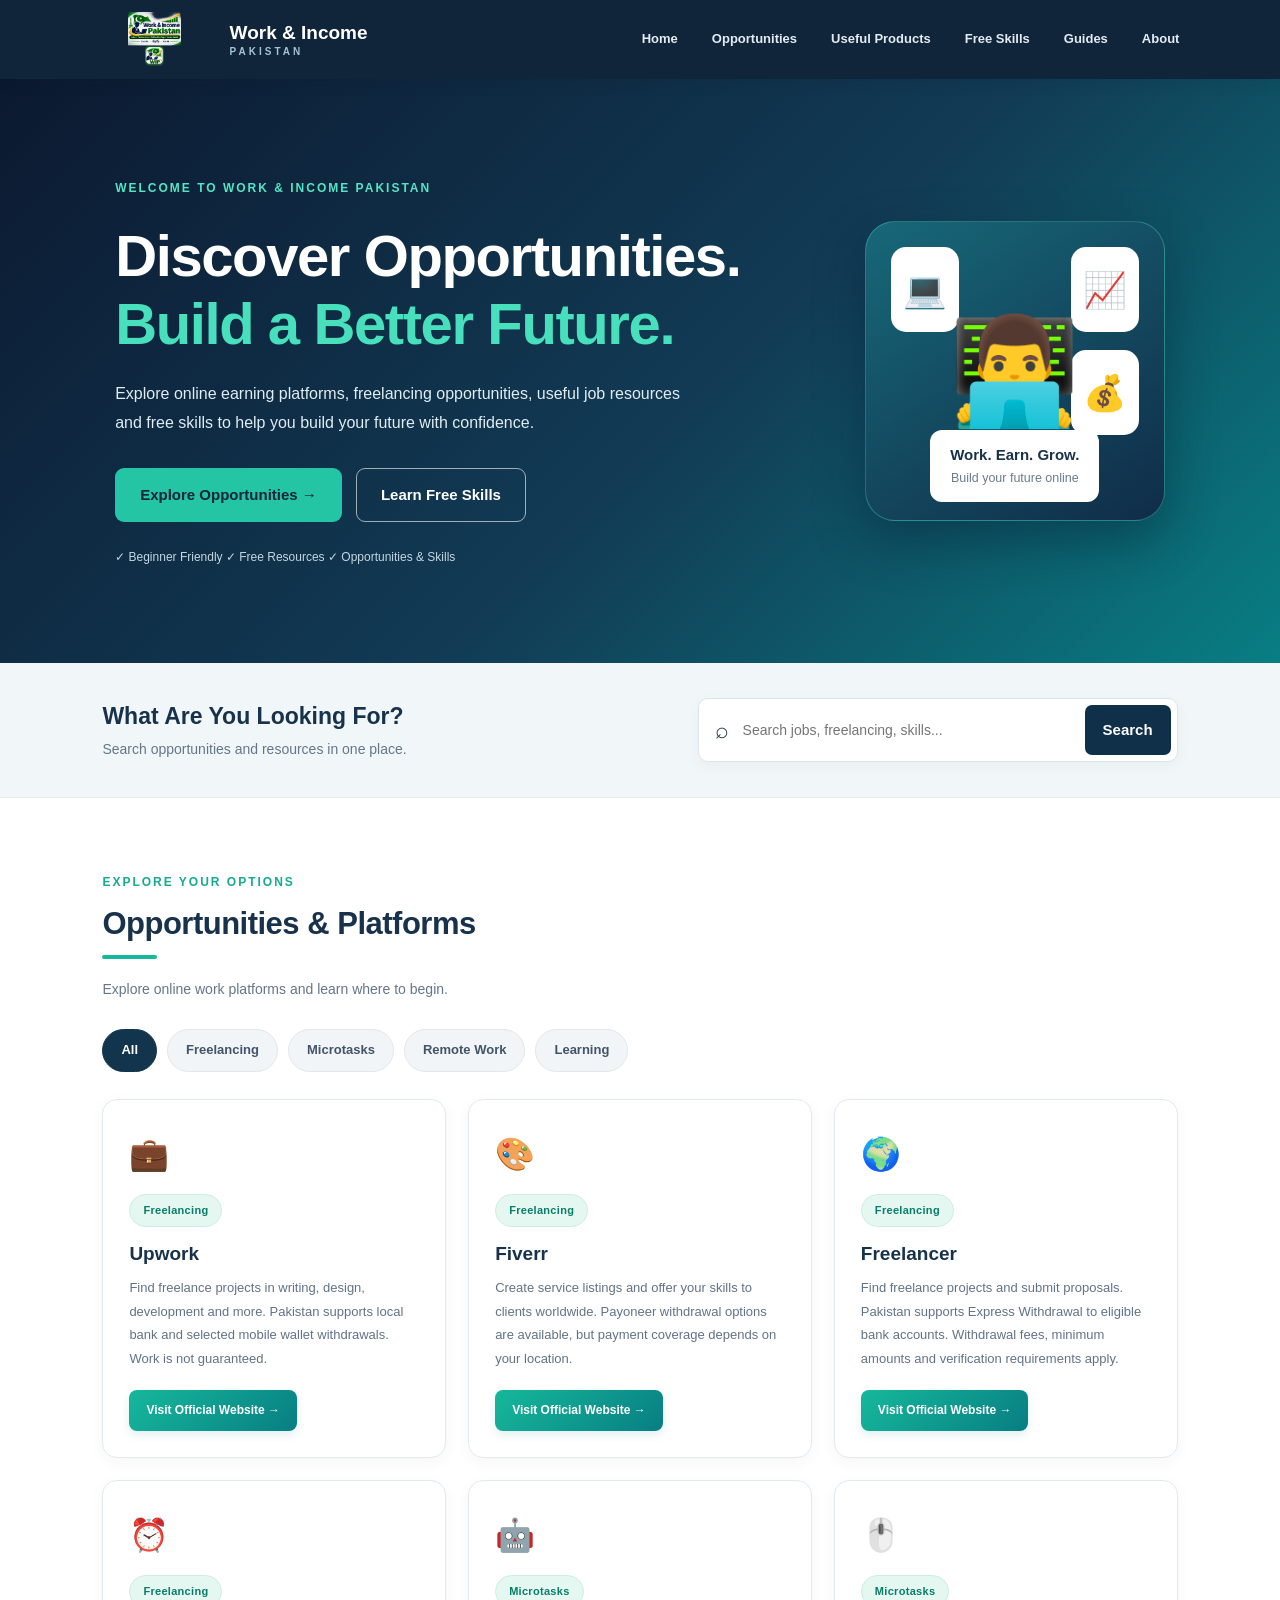
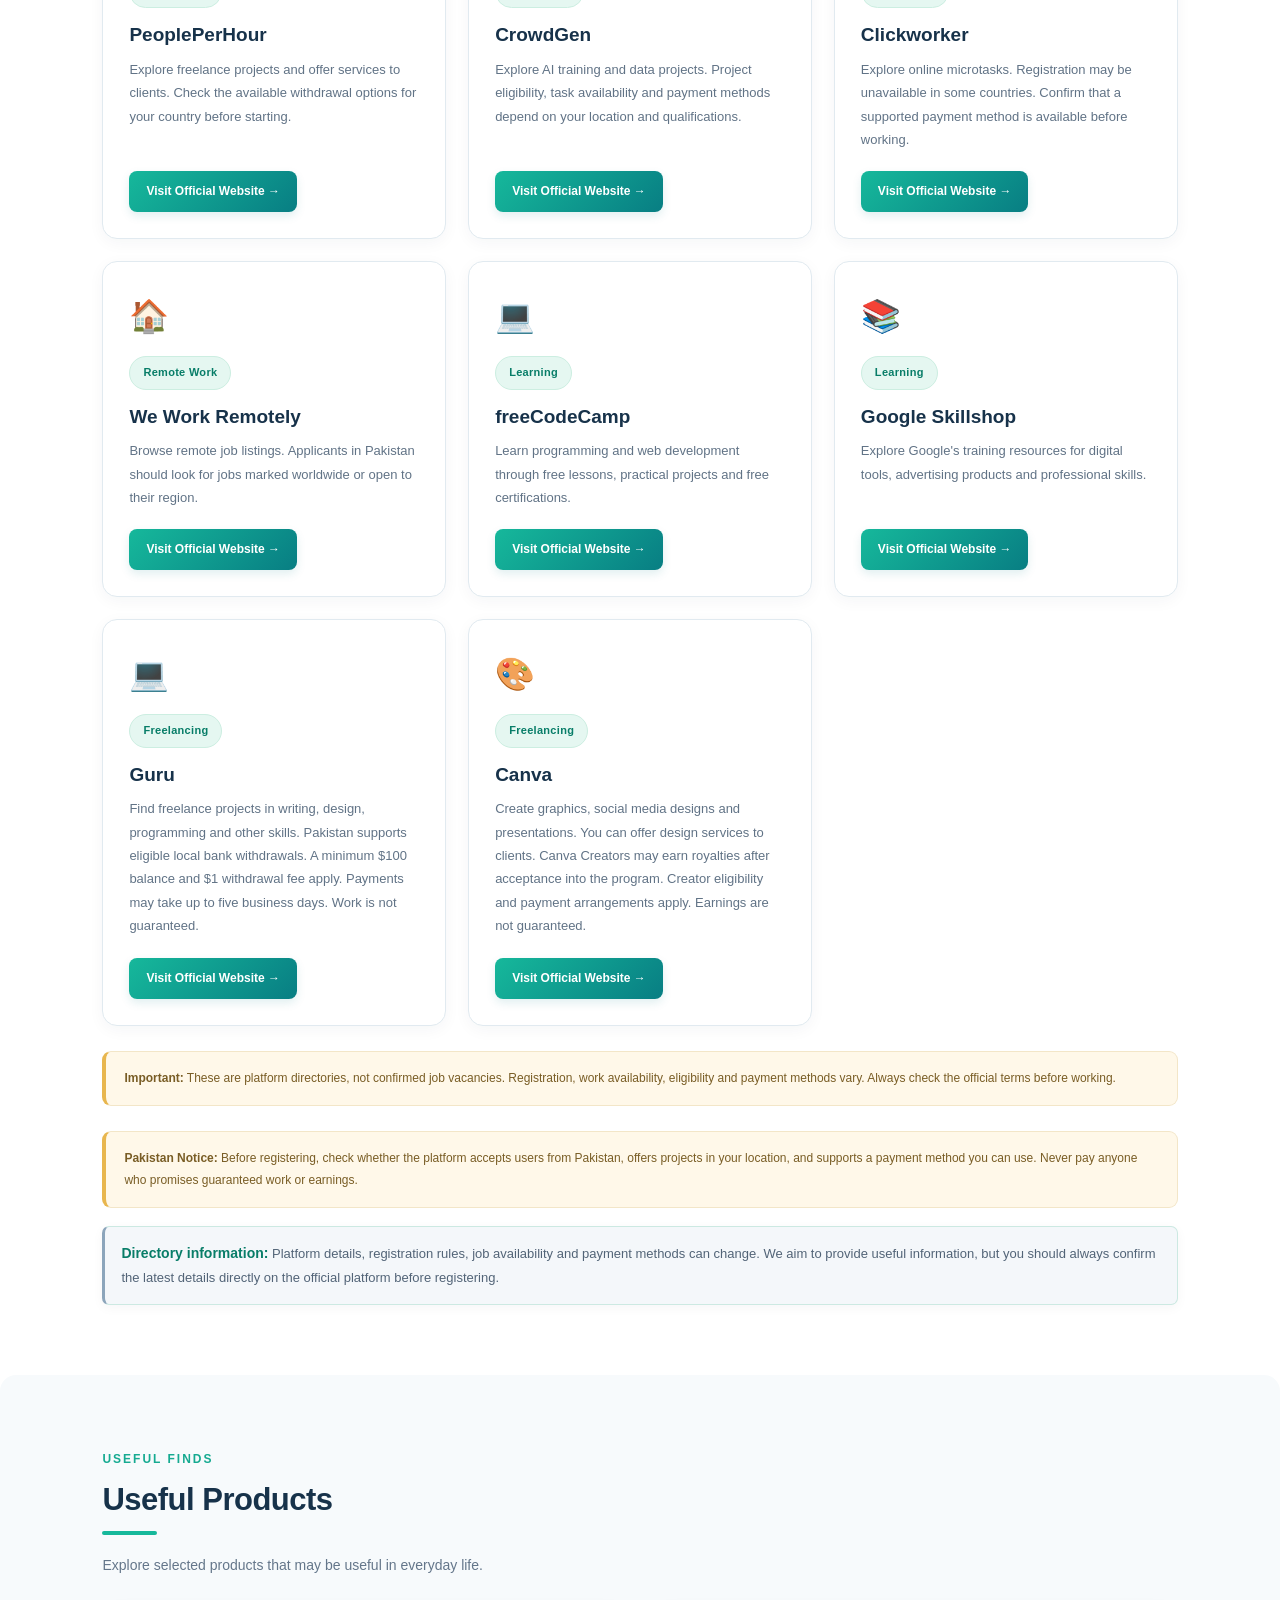
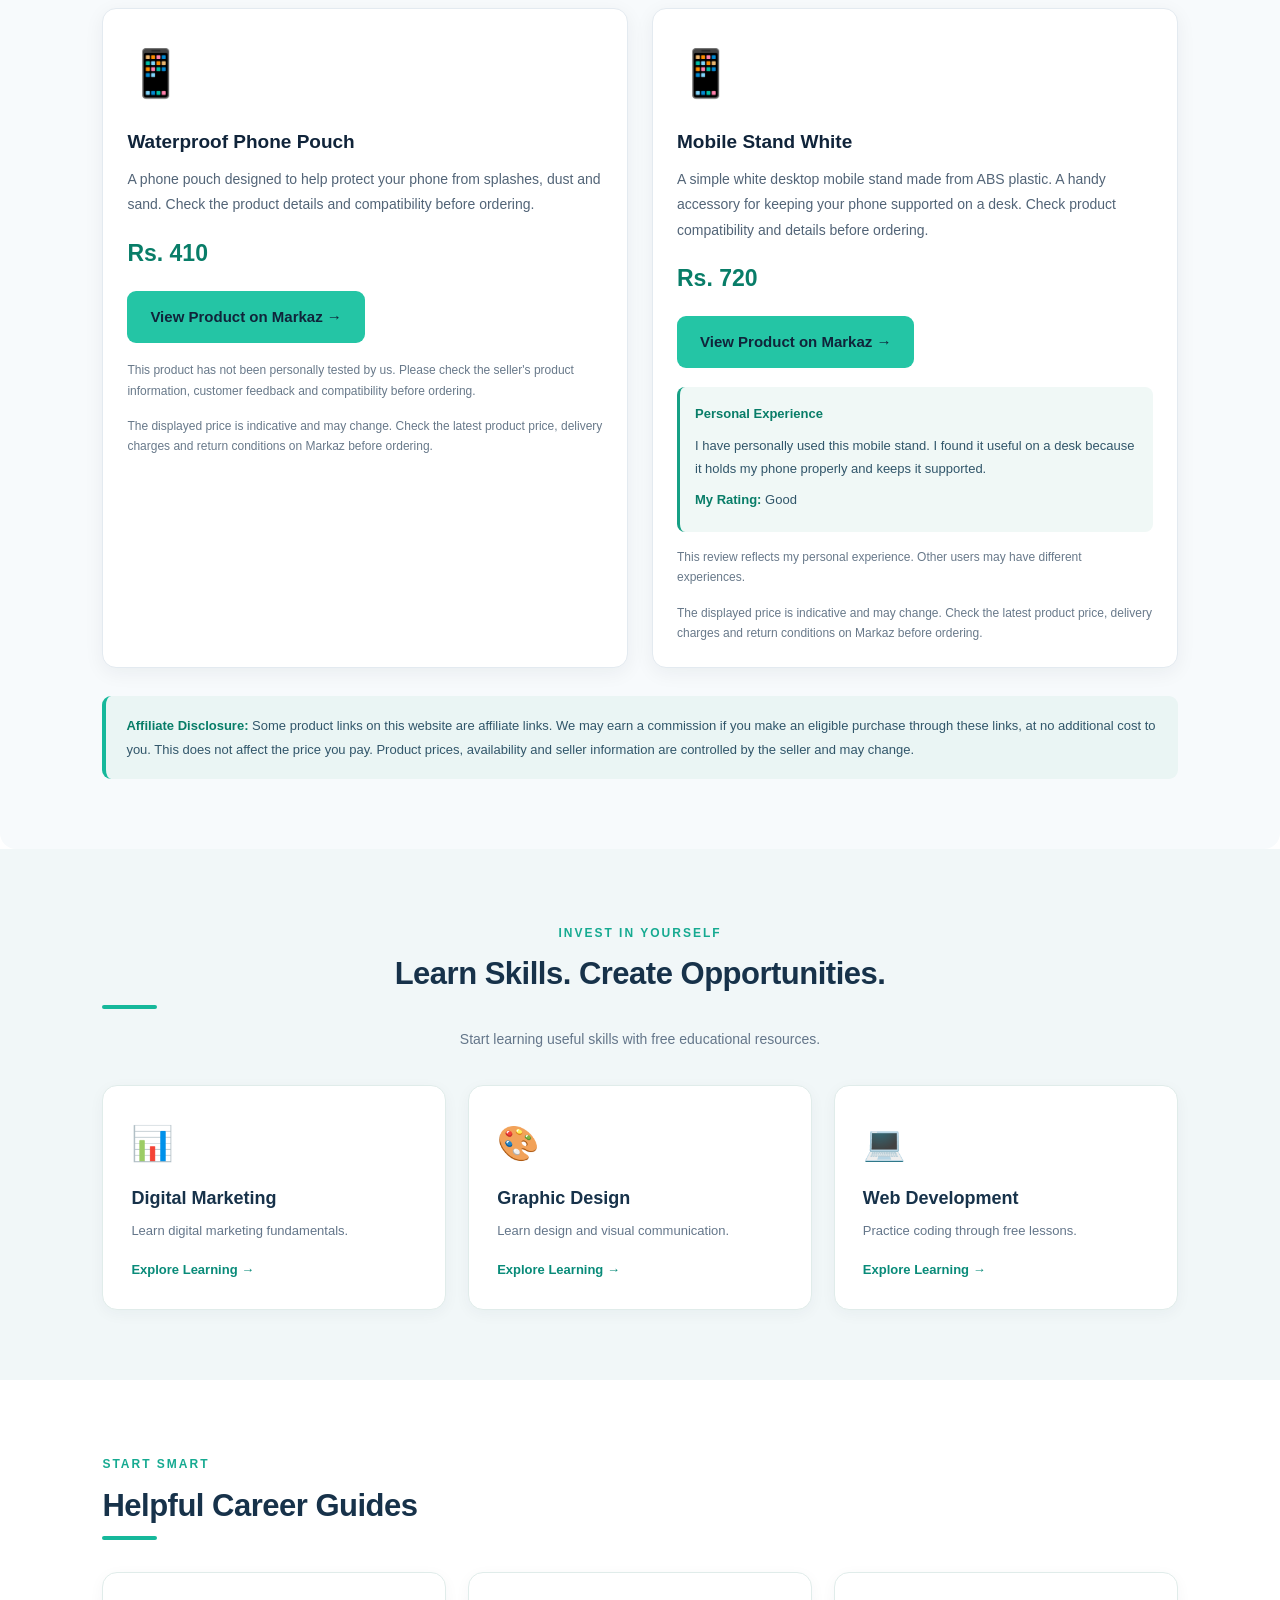
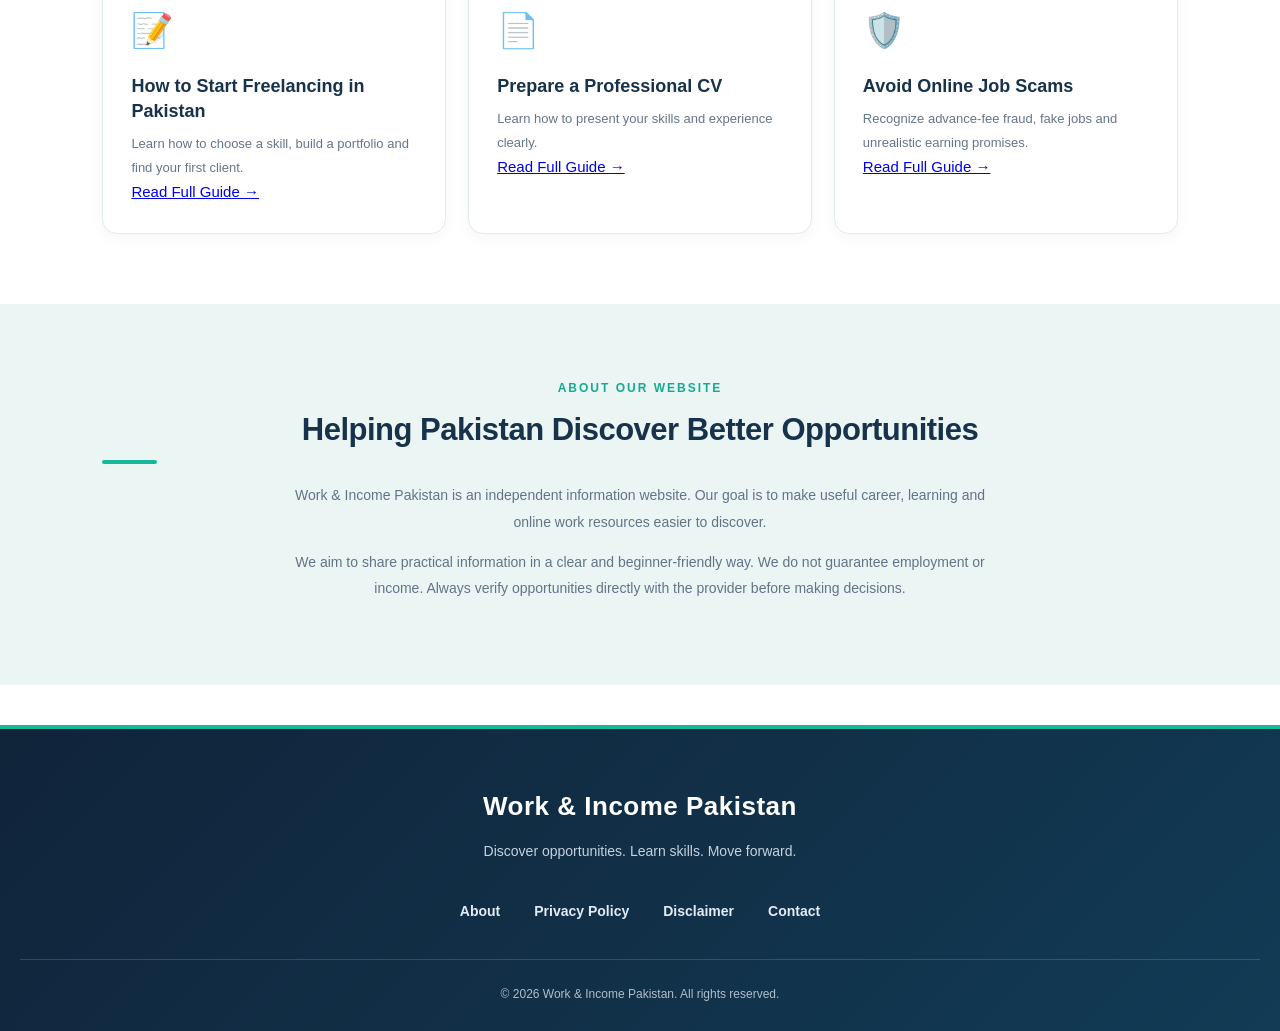
==== commit 9c44bb7e: "Update index.html" ====
--- a/index.html
+++ b/index.html
@@ -17,6 +17,9 @@
 
   <!-- GOOGLE SITE VERIFICATION -->
   <meta name="google-site-verification" content="PrSMRGmrHucgTmlH75nwC4zHEcb9s4qR4PNXS0OtFWM">
+
+  <!-- GOOGLE ADSENSE ACCOUNT -->
+  <meta name="google-adsense-account" content="ca-pub-8017852211146660">
 
   <!-- BASIC META -->
   <meta charset="UTF-8">
--- a/styles.css
+++ b/styles.css
@@ -1,7 +1,10 @@
 
 /* =================================
-   GLOBAL RESET
-================================= */
+   WORK & INCOME PAKISTAN
+   PROFESSIONAL WEBSITE DESIGN
+================================= */
+
+/* GLOBAL RESET */
 
 * {
   margin: 0;
@@ -11,13 +14,48 @@
 
 html {
   scroll-behavior: smooth;
+  scroll-padding-top: 25px;
 }
 
 body {
-  font-family: Arial, sans-serif;
-  color: #243449;
+  font-family: Inter, "Segoe UI", Roboto, Arial, sans-serif;
+  color: #26384b;
   background: #ffffff;
-  line-height: 1.6;
+  line-height: 1.75;
+  font-size: 15px;
+  -webkit-font-smoothing: antialiased;
+}
+
+img {
+  max-width: 100%;
+}
+
+a {
+  -webkit-tap-highlight-color: transparent;
+}
+
+button,
+input {
+  font: inherit;
+}
+
+button,
+a {
+  touch-action: manipulation;
+}
+
+::selection {
+  background: #b9f0df;
+  color: #10243a;
+}
+
+/* ACCESSIBILITY */
+
+a:focus-visible,
+button:focus-visible,
+input:focus-visible {
+  outline: 3px solid #16b89b;
+  outline-offset: 4px;
 }
 
 /* =================================
@@ -30,8 +68,12 @@
   display: flex;
   align-items: center;
   justify-content: space-between;
+  gap: 20px;
   background: #10243a;
   color: white;
+  position: relative;
+  z-index: 20;
+  box-shadow: 0 3px 15px rgba(7, 24, 42, 0.12);
 }
 
 .brand {
@@ -41,7 +83,8 @@
   color: white;
   text-decoration: none;
   font-size: 19px;
-  font-weight: bold;
+  font-weight: 800;
+  line-height: 1.3;
 }
 
 .brand-icon {
@@ -71,23 +114,23 @@
 
 .header nav {
   display: flex;
-  gap: 25px;
+  align-items: center;
+  gap: 12px;
 }
 
 .header nav a {
   text-decoration: none;
   color: #e3ebf4;
-  font-size: 14px;
+  font-size: 13px;
   font-weight: 600;
-  padding: 8px 12px;
-  border-radius: 7px;
-  transition: all 0.3s ease;
+  padding: 9px 11px;
+  border-radius: 8px;
+  transition: background 0.25s ease, color 0.25s ease;
 }
 
 .header nav a:hover {
   color: #55e5c4;
   background: rgba(85, 229, 196, 0.10);
-  transform: translateY(-2px);
 }
 
 .menu-toggle {
@@ -95,8 +138,10 @@
   background: none;
   border: 0;
   color: white;
-  font-size: 26px;
+  font-size: 27px;
   cursor: pointer;
+  padding: 7px;
+  border-radius: 8px;
 }
 
 /* =================================
@@ -111,8 +156,8 @@
     #087e83 100%
   );
   color: white;
-  padding: 100px 9%;
-  min-height: 520px;
+  padding: 95px 9%;
+  min-height: 510px;
   display: flex;
   justify-content: space-between;
   align-items: center;
@@ -125,13 +170,13 @@
   max-width: 650px;
   position: relative;
   z-index: 2;
-  animation: heroFadeIn 1s ease both;
+  animation: heroFadeIn 0.8s ease both;
 }
 
 @keyframes heroFadeIn {
   from {
     opacity: 0;
-    transform: translateY(20px);
+    transform: translateY(18px);
   }
 
   to {
@@ -143,8 +188,9 @@
 .eyebrow {
   color: #16aa91;
   font-size: 12px;
-  font-weight: bold;
+  font-weight: 800;
   letter-spacing: 2px;
+  text-transform: uppercase;
 }
 
 .hero .eyebrow {
@@ -153,10 +199,10 @@
 
 .hero h1 {
   font-size: clamp(36px, 5vw, 58px);
-  line-height: 1.15;
+  line-height: 1.16;
   margin: 22px 0;
   font-weight: 800;
-  letter-spacing: -1.5px;
+  letter-spacing: -1.4px;
 }
 
 .hero h1 span {
@@ -165,8 +211,8 @@
 
 .hero p {
   color: #e0edf3;
-  font-size: 17px;
-  line-height: 1.8;
+  font-size: 16px;
+  line-height: 1.85;
   max-width: 580px;
   margin-bottom: 28px;
 }
@@ -174,7 +220,7 @@
 .hero-buttons {
   display: flex;
   flex-wrap: wrap;
-  gap: 15px;
+  gap: 14px;
   margin-top: 30px;
 }
 
@@ -184,33 +230,30 @@
   color: #10243a;
   text-decoration: none;
   padding: 13px 23px;
-  border-radius: 7px;
-  font-weight: bold;
+  border-radius: 9px;
+  font-weight: 800;
+  transition: all 0.25s ease;
 }
 
 .primary-btn:hover {
   background: #60e4c6;
+  transform: translateY(-2px);
 }
 
 .hero .primary-btn {
   padding: 14px 25px;
-  border-radius: 8px;
-  transition: 0.3s;
-}
-
-.hero .primary-btn:hover {
-  transform: translateY(-3px);
+  border-radius: 9px;
 }
 
 .secondary-btn {
   display: inline-block;
-  padding: 14px 25px;
+  padding: 13px 24px;
   border: 1px solid rgba(255,255,255,0.6);
-  border-radius: 8px;
+  border-radius: 9px;
   color: white;
   text-decoration: none;
   font-weight: 700;
-  transition: 0.3s;
+  transition: all 0.25s ease;
 }
 
 .secondary-btn:hover {
@@ -332,15 +375,20 @@
   justify-content: space-between;
   gap: 25px;
   background: #f1f7f8;
+  border-bottom: 1px solid #e4eeee;
 }
 
 .search-section h2 {
   font-size: 23px;
+  font-weight: 800;
+  color: #17324a;
+  line-height: 1.4;
 }
 
 .search-section p {
-  color: #718093;
+  color: #64768a;
   font-size: 14px;
+  margin-top: 5px;
 }
 
 .search-box {
@@ -348,9 +396,16 @@
   align-items: center;
   background: white;
   border: 1px solid #dce5eb;
-  border-radius: 9px;
+  border-radius: 10px;
   padding: 6px;
   width: min(480px, 100%);
+  box-shadow: 0 4px 15px rgba(16, 36, 58, 0.04);
+  transition: border-color 0.2s ease, box-shadow 0.2s ease;
+}
+
+.search-box:focus-within {
+  border-color: #16b89b;
+  box-shadow: 0 0 0 3px rgba(22, 184, 155, 0.12);
 }
 
 .search-box span {
@@ -365,6 +420,8 @@
   outline: 0;
   padding: 12px 4px;
   font-size: 14px;
+  color: #26384b;
+  background: transparent;
 }
 
 .search-box button {
@@ -372,8 +429,14 @@
   color: white;
   border: 0;
   padding: 12px 18px;
-  border-radius: 6px;
+  border-radius: 7px;
   cursor: pointer;
+  font-weight: 700;
+  transition: background 0.2s ease;
+}
+
+.search-box button:hover {
+  background: #087e83;
 }
 
 /* =================================
@@ -383,21 +446,21 @@
 .section,
 .feature-section,
 .about-section {
-  padding: 65px 8%;
+  padding: 70px 8%;
 }
 
 .section-heading h2,
 .section h2,
 .feature-section h2,
 .about-section h2 {
-  font-size: 30px;
+  font-size: clamp(25px, 3vw, 31px);
   margin: 8px 0 18px;
   color: #17324a;
   font-weight: 800;
+  line-height: 1.35;
+  letter-spacing: -0.5px;
   position: relative;
 }
-
-/* GREEN HEADING UNDERLINES */
 
 .section-heading h2::after,
 .section h2::after,
@@ -414,8 +477,9 @@
 
 .section-heading p,
 .feature-section > p {
-  color: #718093;
+  color: #64768a;
   font-size: 14px;
+  line-height: 1.8;
 }
 
 /* =================================
@@ -426,7 +490,7 @@
   display: flex;
   flex-wrap: wrap;
   gap: 10px;
-  margin: 25px 0;
+  margin: 27px 0;
 }
 
 .filter {
@@ -434,13 +498,22 @@
   color: #425469;
   border: 1px solid #e0e7ed;
   border-radius: 25px;
-  padding: 9px 17px;
+  padding: 9px 18px;
   cursor: pointer;
+  font-size: 13px;
+  font-weight: 700;
+  transition: all 0.2s ease;
+}
+
+.filter:hover {
+  border-color: #16b89b;
+  color: #087d68;
 }
 
 .filter.active {
   background: #12344d;
   color: white;
+  border-color: #12344d;
 }
 
 /* =================================
@@ -450,80 +523,91 @@
 .cards {
   display: grid;
   grid-template-columns: repeat(3, minmax(0, 1fr));
-  gap: 20px;
+  gap: 22px;
 }
 
 .opportunity-card {
-  border: 1px solid #e0e9ef;
-  padding: 25px;
-  border-radius: 16px;
-  background: linear-gradient(145deg, #ffffff, #f8fcfc);
-  transition: all 0.3s ease;
-  box-shadow: 0 4px 15px rgba(16, 36, 58, 0.05);
+  border: 1px solid #e1eaf0;
+  padding: 26px;
+  border-radius: 15px;
+  background: #ffffff;
+  transition: transform 0.25s ease, box-shadow 0.25s ease, border-color 0.25s ease;
+  box-shadow: 0 4px 16px rgba(16, 36, 58, 0.045);
+  display: flex;
+  flex-direction: column;
 }
 
 .opportunity-card:hover {
-  transform: translateY(-7px);
-  border-color: #24c5a5;
-  box-shadow: 0 14px 30px rgba(16, 36, 58, 0.12);
+  transform: translateY(-5px);
+  border-color: #9bdfce;
+  box-shadow: 0 12px 28px rgba(16, 36, 58, 0.09);
 }
 
 .card-icon {
   font-size: 32px;
-  margin-bottom: 10px;
+  margin-bottom: 12px;
 }
 
 .card-category {
   display: inline-block;
-  background: linear-gradient(135deg, #e2f8f1, #d5f3eb);
+  align-self: flex-start;
+  background: #e5f7f1;
   color: #087d68;
   border-radius: 20px;
-  font-size: 12px;
-  font-weight: 700;
+  font-size: 11px;
+  font-weight: 800;
   padding: 6px 13px;
   margin-bottom: 14px;
-  letter-spacing: 0.4px;
-  border: 1px solid #c5ecdf;
+  letter-spacing: 0.3px;
+  border: 1px solid #cceee1;
 }
 
 .opportunity-card h3 {
   color: #17324a;
-  margin-bottom: 8px;
+  margin-bottom: 9px;
+  font-size: 19px;
+  font-weight: 800;
+  line-height: 1.4;
 }
 
 .opportunity-card p {
-  color: #6c7b8b;
+  color: #617386;
   font-size: 13px;
-  min-height: 60px;
+  line-height: 1.8;
+  flex-grow: 1;
 }
 
 .card-link {
   display: inline-block;
-  margin-top: 18px;
-  padding: 10px 18px;
+  align-self: flex-start;
+  margin-top: 20px;
+  padding: 10px 17px;
   background: linear-gradient(135deg, #16b89b, #087e83);
   color: white;
   text-decoration: none;
-  font-weight: 700;
-  font-size: 13px;
+  font-weight: 800;
+  font-size: 12px;
   border-radius: 8px;
-  transition: all 0.3s ease;
-  box-shadow: 0 4px 10px rgba(8, 126, 131, 0.15);
+  transition: all 0.25s ease;
+  box-shadow: 0 4px 10px rgba(8, 126, 131, 0.12);
 }
 
 .card-link:hover {
   background: #102f49;
-  transform: translateY(-3px);
-  box-shadow: 0 7px 15px rgba(16, 47, 73, 0.2);
+  transform: translateY(-2px);
+  box-shadow: 0 7px 15px rgba(16, 47, 73, 0.15);
 }
 
 .disclaimer {
   margin-top: 25px;
-  padding: 15px;
+  padding: 16px 18px;
   background: #fff8e9;
   color: #795d25;
-  border-radius: 8px;
+  border: 1px solid #f3e6c8;
+  border-left: 4px solid #e8b64e;
+  border-radius: 9px;
   font-size: 12px;
+  line-height: 1.8;
 }
 
 /* =================================
@@ -531,8 +615,8 @@
 ================================= */
 
 .verification-note {
-  margin-top: 15px;
-  padding: 17px 20px;
+  margin-top: 16px;
+  padding: 18px 20px;
   background: #eaf5f4;
   color: #31566a;
   border: 1px solid #cce9e2;
@@ -551,10 +635,11 @@
 .empty {
   padding: 25px;
   color: #718093;
+  text-align: center;
 }
 
 .hidden {
-  display: none;
+  display: none !important;
 }
 
 /* =================================
@@ -570,26 +655,26 @@
 .guide-grid {
   display: grid;
   grid-template-columns: repeat(3, minmax(0, 1fr));
-  gap: 20px;
-  margin-top: 30px;
+  gap: 22px;
+  margin-top: 32px;
   text-align: left;
 }
 
 .feature-card,
 .guide-grid article {
-  background: linear-gradient(145deg, #ffffff, #f5fbfa);
+  background: #ffffff;
   padding: 28px;
-  border-radius: 16px;
+  border-radius: 15px;
   border: 1px solid #e0ecea;
-  box-shadow: 0 4px 15px rgba(16, 36, 58, 0.05);
-  transition: all 0.3s ease;
+  box-shadow: 0 4px 15px rgba(16, 36, 58, 0.045);
+  transition: transform 0.25s ease, box-shadow 0.25s ease, border-color 0.25s ease;
 }
 
 .feature-card:hover,
 .guide-grid article:hover {
-  transform: translateY(-6px);
-  border-color: #24c5a5;
-  box-shadow: 0 12px 25px rgba(16, 36, 58, 0.10);
+  transform: translateY(-5px);
+  border-color: #9bdfce;
+  box-shadow: 0 12px 25px rgba(16, 36, 58, 0.08);
 }
 
 .feature-card {
@@ -604,21 +689,25 @@
 
 .feature-card h3,
 .guide-grid h3 {
-  margin: 12px 0 7px;
+  margin: 13px 0 8px;
   color: #17324a;
+  font-size: 18px;
+  font-weight: 800;
+  line-height: 1.4;
 }
 
 .feature-card p,
 .guide-grid p {
-  color: #718093;
+  color: #64768a;
   font-size: 13px;
+  line-height: 1.8;
 }
 
 .feature-card b {
   display: block;
   color: #098b79;
   font-size: 13px;
-  margin-top: 15px;
+  margin-top: 16px;
 }
 
 /* =================================
@@ -639,9 +728,11 @@
 }
 
 .about-section p {
-  max-width: 680px;
-  margin: 12px auto;
+  max-width: 700px;
+  margin: 13px auto;
   color: #627486;
+  font-size: 14px;
+  line-height: 1.9;
 }
 
 /* =================================
@@ -670,6 +761,7 @@
   font-size: 14px;
   margin: 0 auto 28px;
   max-width: 450px;
+  line-height: 1.8;
 }
 
 .footer-links {
@@ -687,12 +779,11 @@
   font-size: 14px;
   font-weight: 600;
   padding: 7px 3px;
-  transition: all 0.3s ease;
+  transition: color 0.2s ease;
 }
 
 .footer-links a:hover {
   color: #55e5c4;
-  transform: translateY(-2px);
 }
 
 .footer-bottom {
@@ -711,8 +802,37 @@
    TABLET RESPONSIVE DESIGN
 ================================= */
 
+@media (max-width: 900px) {
+  .header {
+    padding: 12px 5%;
+  }
+
+  .header nav {
+    gap: 5px;
+  }
+
+  .header nav a {
+    padding: 8px;
+    font-size: 12px;
+  }
+
+  .hero {
+    padding: 70px 7%;
+    gap: 25px;
+  }
+
+  .cards,
+  .feature-grid,
+  .guide-grid {
+    grid-template-columns: repeat(2, minmax(0, 1fr));
+  }
+}
+
+/* =================================
+   MOBILE NAVIGATION
+================================= */
+
 @media (max-width: 800px) {
-
   .header {
     padding: 12px 5%;
     position: relative;
@@ -725,13 +845,16 @@
   .header nav {
     display: none;
     position: absolute;
-    top: 70px;
+    top: 100%;
     left: 0;
     width: 100%;
     background: #10243a;
-    padding: 20px;
+    padding: 15px 5% 20px;
     flex-direction: column;
-    z-index: 10;
+    align-items: stretch;
+    gap: 5px;
+    z-index: 30;
+    box-shadow: 0 10px 18px rgba(7, 24, 42, 0.18);
   }
 
   .header nav.show {
@@ -740,52 +863,84 @@
 
   .header nav a {
     padding: 12px;
+    font-size: 14px;
   }
 
   .hero {
     padding: 55px 7%;
     flex-direction: column;
+    align-items: flex-start;
   }
 
   .hero-art {
     display: flex;
     min-width: 0;
     width: 100%;
-    margin-top: 35px;
+    margin-top: 25px;
   }
 
   .search-section {
     flex-direction: column;
     align-items: stretch;
   }
-
-  .cards,
-  .feature-grid,
-  .guide-grid {
-    grid-template-columns: repeat(2, minmax(0, 1fr));
-  }
-}
-
-/* =================================
-   MOBILE RESPONSIVE DESIGN
+}
+
+/* =================================
+   MOBILE PHONE DESIGN
 ================================= */
 
 @media (max-width: 520px) {
+  body {
+    font-size: 14px;
+  }
+
+  .header {
+    min-height: 68px;
+    padding: 10px 5%;
+  }
+
+  .brand-logo {
+    width: 115px;
+    height: 48px;
+  }
 
   .hero {
     padding: 48px 6%;
+    gap: 25px;
+  }
+
+  .hero h1 {
+    font-size: clamp(33px, 9vw, 43px);
+    letter-spacing: -0.8px;
+    margin: 17px 0;
+  }
+
+  .hero p {
+    font-size: 14px;
+    line-height: 1.8;
+  }
+
+  .hero-buttons {
+    gap: 10px;
+  }
+
+  .hero .primary-btn,
+  .secondary-btn {
+    padding: 12px 17px;
+    font-size: 13px;
   }
 
   .section,
   .feature-section,
   .about-section {
-    padding: 45px 6%;
+    padding: 48px 6%;
   }
 
   .cards,
   .feature-grid,
   .guide-grid {
     grid-template-columns: 1fr;
+    gap: 16px;
   }
 
   .section-heading h2,
@@ -795,6 +950,43 @@
     font-size: 25px;
   }
 
+  .section-heading p,
+  .feature-section > p {
+    font-size: 13px;
+  }
+
+  .filters {
+    gap: 8px;
+  }
+
+  .filter {
+    padding: 8px 13px;
+    font-size: 12px;
+  }
+
+  .opportunity-card,
+  .feature-card,
+  .guide-grid article {
+    padding: 23px;
+  }
+
+  .opportunity-card p {
+    min-height: 0;
+  }
+
+  .search-section {
+    padding: 28px 6%;
+  }
+
+  .search-section h2 {
+    font-size: 21px;
+  }
+
+  .search-box button {
+    padding: 11px 13px;
+    font-size: 12px;
+  }
+
   .trust-note {
     line-height: 2;
   }
@@ -815,8 +1007,6 @@
     padding: 8px;
   }
 
-  /* MOBILE FOOTER */
-
   .site-footer {
     padding: 42px 15px 22px;
     margin-top: 25px;
@@ -842,8 +1032,6 @@
   .footer-bottom {
     margin-top: 22px;
   }
-
-  /* MOBILE VERIFICATION NOTE */
 
   .verification-note {
     padding: 15px;
@@ -855,3 +1043,18 @@
     font-size: 13px;
   }
 }
+
+/* =================================
+   REDUCED MOTION ACCESSIBILITY
+================================= */
+
+@media (prefers-reduced-motion: reduce) {
+  *,
+  *::before,
+  *::after {
+    scroll-behavior: auto !important;
+    animation-duration: 0.01ms !important;
+    animation-iteration-count: 1 !important;
+    transition-duration: 0.01ms !important;
+  }
+}
